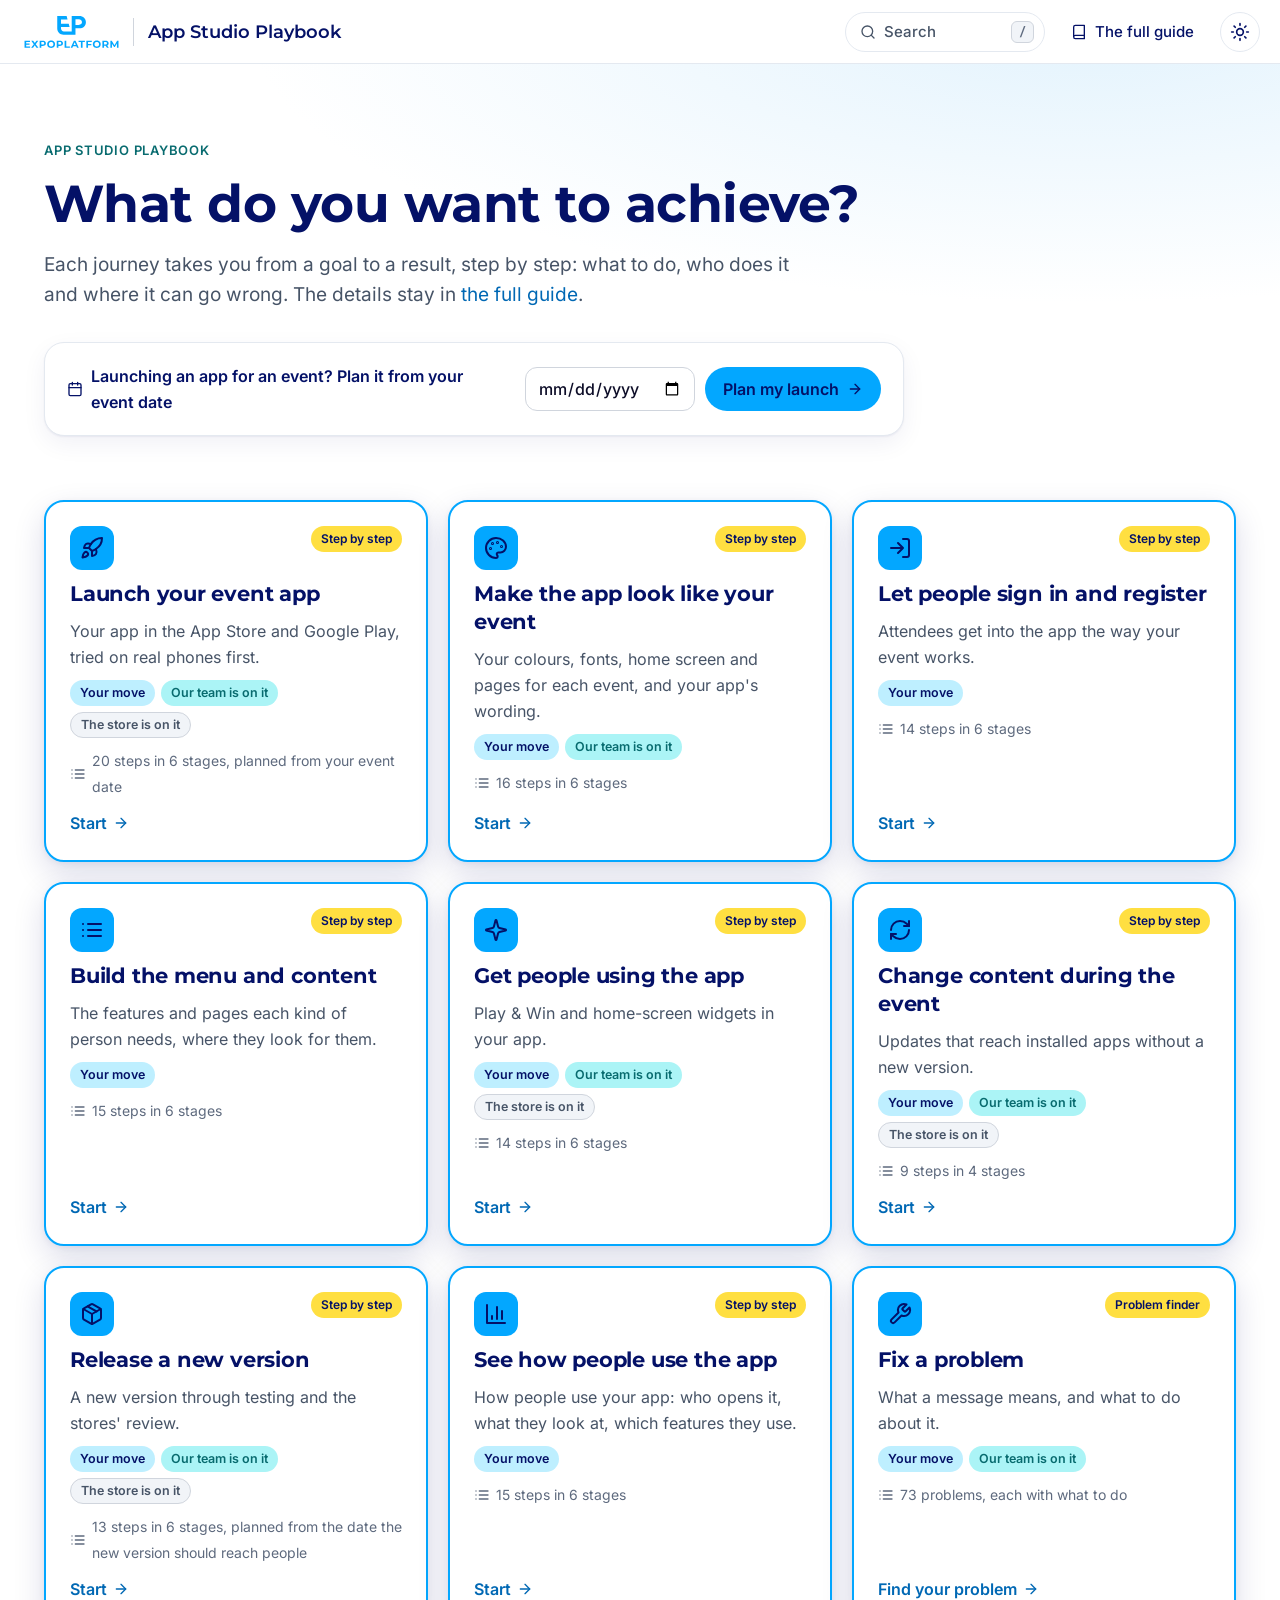
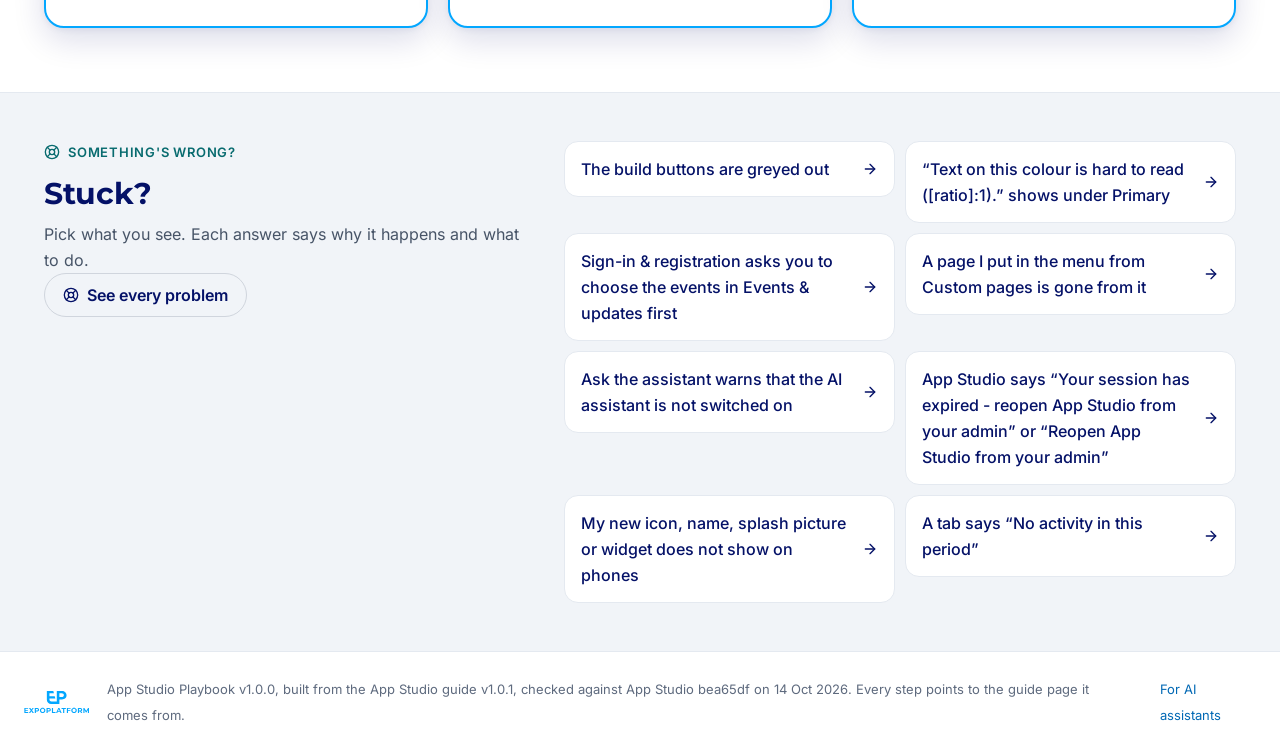
==== index.html @ 12ca5e90 "App Studio Playbook v1.0.0, built from the App Studio guide v1.0.1 (App Studio bea65df) Co-Authored-" ====
<!doctype html><html lang="en"><head><meta charset="utf-8"><meta name="viewport" content="width=device-width, initial-scale=1"><meta name="robots" content="noindex, nofollow"><title>App Studio Playbook</title><meta name="description" content="Step-by-step journeys for setting up, launching and running an event app with App Studio."><link rel="icon" href="assets/favicon.svg" type="image/svg+xml"><link rel="stylesheet" href="assets/fonts.css"><link rel="stylesheet" href="assets/playbook.css"><script>try{var t=localStorage.getItem('pb-theme');if(t)document.documentElement.setAttribute('data-theme',t)}catch(e){}</script></head><body class="pb-home" data-up=""><a class="skip" href="#main">Skip to content</a><header class="pb-top"><a class="pb-brand" href="index.html" aria-label="App Studio Playbook home"><span class="logo"><svg width="142" height="48" viewBox="0 0 142 48" fill="none" xmlns="http://www.w3.org/2000/svg">
<path fill-rule="evenodd" clip-rule="evenodd" d="M63.9588 0.00012207H49.864V18.9085C49.864 24.0756 54.0527 28.2643 59.2198 28.2643H77.2219V18.4091H82.8423C86.0634 18.4091 88.1625 17.6075 90.0354 15.9939C91.9237 14.367 92.8541 11.8208 92.8541 9.20461C92.8541 6.58753 91.9232 4.08429 90.0361 2.45803C88.1635 0.816192 86.064 0.00012207 82.8423 0.00012207H71.5734V23.1219H59.8349C57.445 23.1219 55.5077 21.1845 55.5077 18.7946V16.5139H68.4243L67.0709 11.5821H55.5077V5.14251L65.324 5.14251L63.9588 0.00012207ZM86.9465 9.20461C86.9465 10.3694 86.5332 11.3985 85.7176 12.1382C84.9004 12.8794 83.656 13.3509 81.9578 13.3509H77.2219V5.05828H81.9578C83.656 5.05828 84.9004 5.52981 85.7176 6.271C86.5332 7.01073 86.9465 8.03977 86.9465 9.20461Z" fill="#03A7FF"/>
<path d="M9.18131 45.8031V47.8142H0.796875V36.9856H8.98021V38.9966H3.28746V41.3479H8.31503V43.2971H3.28746V45.8031H9.18131Z" fill="#03A7FF"/>
<path d="M18.7521 47.8142L16.1377 44.0551L13.5698 47.8142H10.6925L14.6991 42.307L10.8936 36.9856H13.74L16.2305 40.4971L18.6747 36.9856H21.3819L17.6073 42.2142L21.6449 47.8142H18.7521Z" fill="#03A7FF"/>
<path d="M28.1734 36.9856C29.1325 36.9856 29.9627 37.1454 30.664 37.4651C31.3756 37.7848 31.9222 38.2386 32.3038 38.8264C32.6854 39.4143 32.8762 40.1104 32.8762 40.9148C32.8762 41.7089 32.6854 42.405 32.3038 43.0032C31.9222 43.591 31.3756 44.0448 30.664 44.3645C29.9627 44.6739 29.1325 44.8286 28.1734 44.8286H25.9923V47.8142H23.4862V36.9856H28.1734ZM28.0342 42.7866C28.7871 42.7866 29.3594 42.6268 29.7513 42.307C30.1432 41.977 30.3392 41.513 30.3392 40.9148C30.3392 40.3063 30.1432 39.8423 29.7513 39.5225C29.3594 39.1925 28.7871 39.0275 28.0342 39.0275H25.9923V42.7866H28.0342Z" fill="#03A7FF"/>
<path d="M40.6793 47.9998C39.5552 47.9998 38.5393 47.7575 37.6318 47.2727C36.7346 46.788 36.0281 46.1228 35.5125 45.2772C35.0072 44.4212 34.7545 43.4621 34.7545 42.3999C34.7545 41.3376 35.0072 40.3837 35.5125 39.538C36.0281 38.682 36.7346 38.0117 37.6318 37.527C38.5393 37.0423 39.5552 36.7999 40.6793 36.7999C41.8034 36.7999 42.8141 37.0423 43.7113 37.527C44.6085 38.0117 45.315 38.682 45.8306 39.538C46.3463 40.3837 46.6041 41.3376 46.6041 42.3999C46.6041 43.4621 46.3463 44.4212 45.8306 45.2772C45.315 46.1228 44.6085 46.788 43.7113 47.2727C42.8141 47.7575 41.8034 47.9998 40.6793 47.9998ZM40.6793 45.865C41.3187 45.865 41.8962 45.7206 42.4119 45.4319C42.9275 45.1328 43.3297 44.7203 43.6185 44.1943C43.9176 43.6684 44.0671 43.0702 44.0671 42.3999C44.0671 41.7295 43.9176 41.1314 43.6185 40.6054C43.3297 40.0794 42.9275 39.6721 42.4119 39.3833C41.8962 39.0842 41.3187 38.9347 40.6793 38.9347C40.0399 38.9347 39.4624 39.0842 38.9467 39.3833C38.4311 39.6721 38.0237 40.0794 37.7246 40.6054C37.4359 41.1314 37.2915 41.7295 37.2915 42.3999C37.2915 43.0702 37.4359 43.6684 37.7246 44.1943C38.0237 44.7203 38.4311 45.1328 38.9467 45.4319C39.4624 45.7206 40.0399 45.865 40.6793 45.865Z" fill="#03A7FF"/>
<path d="M53.7935 36.9856C54.7526 36.9856 55.5828 37.1454 56.2841 37.4651C56.9957 37.7848 57.5423 38.2386 57.9238 38.8264C58.3054 39.4143 58.4962 40.1104 58.4962 40.9148C58.4962 41.7089 58.3054 42.405 57.9238 43.0032C57.5423 43.591 56.9957 44.0448 56.2841 44.3645C55.5828 44.6739 54.7526 44.8286 53.7935 44.8286H51.6123V47.8142H49.1063V36.9856H53.7935ZM53.6543 42.7866C54.4071 42.7866 54.9795 42.6268 55.3714 42.307C55.7633 41.977 55.9592 41.513 55.9592 40.9148C55.9592 40.3063 55.7633 39.8423 55.3714 39.5225C54.9795 39.1925 54.4071 39.0275 53.6543 39.0275H51.6123V42.7866H53.6543Z" fill="#03A7FF"/>
<path d="M60.9041 36.9856H63.4102V45.7722H68.84V47.8142H60.9041V36.9856Z" fill="#03A7FF"/>
<path d="M78.5644 45.4938H73.5369L72.5778 47.8142H70.0098L74.8363 36.9856H77.3114L82.1533 47.8142H79.5235L78.5644 45.4938ZM77.7755 43.591L76.0584 39.4452L74.3413 43.591H77.7755Z" fill="#03A7FF"/>
<path d="M85.3531 39.0275H81.888V36.9856H91.3243V39.0275H87.8592V47.8142H85.3531V39.0275Z" fill="#03A7FF"/>
<path d="M96.0392 38.9966V41.8584H101.051V43.8695H96.0392V47.8142H93.5332V36.9856H101.717V38.9966H96.0392Z" fill="#03A7FF"/>
<path d="M109.17 47.9998C108.046 47.9998 107.03 47.7575 106.123 47.2727C105.226 46.788 104.519 46.1228 104.003 45.2772C103.498 44.4212 103.245 43.4621 103.245 42.3999C103.245 41.3376 103.498 40.3837 104.003 39.538C104.519 38.682 105.226 38.0117 106.123 37.527C107.03 37.0423 108.046 36.7999 109.17 36.7999C110.294 36.7999 111.305 37.0423 112.202 37.527C113.099 38.0117 113.806 38.682 114.322 39.538C114.837 40.3837 115.095 41.3376 115.095 42.3999C115.095 43.4621 114.837 44.4212 114.322 45.2772C113.806 46.1228 113.099 46.788 112.202 47.2727C111.305 47.7575 110.294 47.9998 109.17 47.9998ZM109.17 45.865C109.81 45.865 110.387 45.7206 110.903 45.4319C111.418 45.1328 111.821 44.7203 112.109 44.1943C112.409 43.6684 112.558 43.0702 112.558 42.3999C112.558 41.7295 112.409 41.1314 112.109 40.6054C111.821 40.0794 111.418 39.6721 110.903 39.3833C110.387 39.0842 109.81 38.9347 109.17 38.9347C108.531 38.9347 107.953 39.0842 107.438 39.3833C106.922 39.6721 106.515 40.0794 106.216 40.6054C105.927 41.1314 105.782 41.7295 105.782 42.3999C105.782 43.0702 105.927 43.6684 106.216 44.1943C106.515 44.7203 106.922 45.1328 107.438 45.4319C107.953 45.7206 108.531 45.865 109.17 45.865Z" fill="#03A7FF"/>
<path d="M124.497 47.8142L122.408 44.7976H120.103V47.8142H117.597V36.9856H122.284C123.244 36.9856 124.074 37.1454 124.775 37.4651C125.487 37.7848 126.033 38.2386 126.415 38.8264C126.796 39.4143 126.987 40.1104 126.987 40.9148C126.987 41.7192 126.791 42.4153 126.399 43.0032C126.018 43.5807 125.471 44.0242 124.76 44.3335L127.188 47.8142H124.497ZM124.45 40.9148C124.45 40.3063 124.254 39.8423 123.862 39.5225C123.47 39.1925 122.898 39.0275 122.145 39.0275H120.103V42.8021H122.145C122.898 42.8021 123.47 42.6371 123.862 42.307C124.254 41.977 124.45 41.513 124.45 40.9148Z" fill="#03A7FF"/>
<path d="M139.446 47.8142L139.43 41.317L136.243 46.6694H135.114L131.943 41.4562V47.8142H129.591V36.9856H131.664L135.717 43.7148L139.708 36.9856H141.766L141.797 47.8142H139.446Z" fill="#03A7FF"/>
</svg>
</span><span class="divider"></span><span class="product">App Studio Playbook</span></a><span class="pb-flex"></span><button class="pb-search-btn" type="button" data-search aria-label="Search the playbook"><svg class="i s16" viewBox="0 0 24 24" aria-hidden="true"><circle cx="11" cy="11" r="8"/><path d="m21 21-4.3-4.3"/></svg><span>Search</span><kbd>/</kbd></button><a class="pb-toplink" href="https://ajayexpop.github.io/appbuilder/"><svg class="i s16" viewBox="0 0 24 24" aria-hidden="true"><path d="M4 19.5v-15A2.5 2.5 0 0 1 6.5 2H20v20H6.5a2.5 2.5 0 0 1 0-5H20"/></svg><span>The full guide</span></a><button class="pb-theme" type="button" aria-label="Switch between light and dark"><svg class="i sun" viewBox="0 0 24 24" aria-hidden="true"><circle cx="12" cy="12" r="4"/><path d="M12 2v2M12 20v2M4.93 4.93l1.41 1.41M17.66 17.66l1.41 1.41M2 12h2M20 12h2M6.34 17.66l-1.41 1.41M19.07 4.93l-1.41 1.41"/></svg><svg class="i moon" viewBox="0 0 24 24" aria-hidden="true"><path d="M12 3a6 6 0 0 0 9 9 9 9 0 1 1-9-9Z"/></svg></button></header><main id="main">
<section class="pb-hero-home"><div class="pb-wrap"><span class="eyebrow">App Studio Playbook</span><h1>What do you want to achieve?</h1><p class="lead">Each journey takes you from a goal to a result, step by step: what to do, who does it and where it can go wrong. The details stay in <a href="https://ajayexpop.github.io/appbuilder/">the full guide</a>.</p>
<form class="pb-quickplan" action="launch/index.html#plan" method="get"><label for="qp-date"><svg class="i s16" viewBox="0 0 24 24" aria-hidden="true"><rect width="18" height="18" x="3" y="4" rx="2"/><path d="M16 2v4M8 2v4M3 10h18"/></svg> Launching an app for an event? Plan it from your event date</label><div><input id="qp-date" name="event" type="date" required><button type="submit">Plan my launch <svg class="i s16" viewBox="0 0 24 24" aria-hidden="true"><path d="M5 12h14"/><path d="m12 5 7 7-7 7"/></svg></button></div></form></div></section>
<section class="pb-wrap pb-outcomes" aria-label="Outcomes"><div class="oc-grid"><a class="oc oc-live" href="launch/index.html"><span class="oc-icon"><svg class="i s24" viewBox="0 0 24 24" aria-hidden="true"><path d="M4.5 16.5c-1.5 1.26-2 5-2 5s3.74-.5 5-2c.71-.84.7-2.13-.09-2.91a2.18 2.18 0 0 0-2.91-.09z"/><path d="m12 15-3-3a22 22 0 0 1 2-3.95A12.88 12.88 0 0 1 22 2c0 2.72-.78 7.5-6 11a22.35 22.35 0 0 1-4 2z"/><path d="M9 12H4s.55-3.03 2-4c1.62-1.08 5 0 5 0M12 15v5s3.03-.55 4-2c1.08-1.62 0-5 0-5"/></svg></span><span class="oc-tag">Step by step</span><h3>Launch your event app</h3><p>Your app in the App Store and Google Play, tried on real phones first.</p><span class="oc-who"><span class="owner own-you">Your move</span><span class="owner own-team">Our team is on it</span><span class="owner own-store">The store is on it</span></span><span class="oc-size"><svg class="i s16" viewBox="0 0 24 24" aria-hidden="true"><path d="M8 6h13M8 12h13M8 18h13M3 6h.01M3 12h.01M3 18h.01"/></svg> 20 steps in 6 stages, planned from your event date</span><span class="oc-go">Start <svg class="i s16" viewBox="0 0 24 24" aria-hidden="true"><path d="M5 12h14"/><path d="m12 5 7 7-7 7"/></svg></span></a><a class="oc oc-live" href="look/index.html"><span class="oc-icon"><svg class="i s24" viewBox="0 0 24 24" aria-hidden="true"><circle cx="13.5" cy="6.5" r=".5"/><circle cx="17.5" cy="10.5" r=".5"/><circle cx="8.5" cy="7.5" r=".5"/><circle cx="6.5" cy="12.5" r=".5"/><path d="M12 2C6.5 2 2 6.5 2 12s4.5 10 10 10c.93 0 1.65-.75 1.65-1.69 0-.44-.18-.84-.44-1.13-.29-.29-.44-.65-.44-1.13a1.64 1.64 0 0 1 1.67-1.67h2c3.05 0 5.55-2.5 5.55-5.55C21.97 6.01 17.46 2 12 2z"/></svg></span><span class="oc-tag">Step by step</span><h3>Make the app look like your event</h3><p>Your colours, fonts, home screen and pages for each event, and your app's wording.</p><span class="oc-who"><span class="owner own-you">Your move</span><span class="owner own-team">Our team is on it</span></span><span class="oc-size"><svg class="i s16" viewBox="0 0 24 24" aria-hidden="true"><path d="M8 6h13M8 12h13M8 18h13M3 6h.01M3 12h.01M3 18h.01"/></svg> 16 steps in 6 stages</span><span class="oc-go">Start <svg class="i s16" viewBox="0 0 24 24" aria-hidden="true"><path d="M5 12h14"/><path d="m12 5 7 7-7 7"/></svg></span></a><a class="oc oc-live" href="sign-in/index.html"><span class="oc-icon"><svg class="i s24" viewBox="0 0 24 24" aria-hidden="true"><path d="M15 3h4a2 2 0 0 1 2 2v14a2 2 0 0 1-2 2h-4"/><path d="m10 17 5-5-5-5M15 12H3"/></svg></span><span class="oc-tag">Step by step</span><h3>Let people sign in and register</h3><p>Attendees get into the app the way your event works.</p><span class="oc-who"><span class="owner own-you">Your move</span></span><span class="oc-size"><svg class="i s16" viewBox="0 0 24 24" aria-hidden="true"><path d="M8 6h13M8 12h13M8 18h13M3 6h.01M3 12h.01M3 18h.01"/></svg> 14 steps in 6 stages</span><span class="oc-go">Start <svg class="i s16" viewBox="0 0 24 24" aria-hidden="true"><path d="M5 12h14"/><path d="m12 5 7 7-7 7"/></svg></span></a><a class="oc oc-live" href="menu/index.html"><span class="oc-icon"><svg class="i s24" viewBox="0 0 24 24" aria-hidden="true"><path d="M8 6h13M8 12h13M8 18h13M3 6h.01M3 12h.01M3 18h.01"/></svg></span><span class="oc-tag">Step by step</span><h3>Build the menu and content</h3><p>The features and pages each kind of person needs, where they look for them.</p><span class="oc-who"><span class="owner own-you">Your move</span></span><span class="oc-size"><svg class="i s16" viewBox="0 0 24 24" aria-hidden="true"><path d="M8 6h13M8 12h13M8 18h13M3 6h.01M3 12h.01M3 18h.01"/></svg> 15 steps in 6 stages</span><span class="oc-go">Start <svg class="i s16" viewBox="0 0 24 24" aria-hidden="true"><path d="M5 12h14"/><path d="m12 5 7 7-7 7"/></svg></span></a><a class="oc oc-live" href="engage/index.html"><span class="oc-icon"><svg class="i s24" viewBox="0 0 24 24" aria-hidden="true"><path d="M9.94 15.5A2 2 0 0 0 8.5 14.06l-6.14-1.58a.5.5 0 0 1 0-.96L8.5 9.94A2 2 0 0 0 9.94 8.5l1.58-6.14a.5.5 0 0 1 .96 0L14.06 8.5A2 2 0 0 0 15.5 9.94l6.14 1.58a.5.5 0 0 1 0 .96L15.5 14.06a2 2 0 0 0-1.44 1.44l-1.58 6.14a.5.5 0 0 1-.96 0z"/></svg></span><span class="oc-tag">Step by step</span><h3>Get people using the app</h3><p>Play &amp; Win and home-screen widgets in your app.</p><span class="oc-who"><span class="owner own-you">Your move</span><span class="owner own-team">Our team is on it</span><span class="owner own-store">The store is on it</span></span><span class="oc-size"><svg class="i s16" viewBox="0 0 24 24" aria-hidden="true"><path d="M8 6h13M8 12h13M8 18h13M3 6h.01M3 12h.01M3 18h.01"/></svg> 14 steps in 6 stages</span><span class="oc-go">Start <svg class="i s16" viewBox="0 0 24 24" aria-hidden="true"><path d="M5 12h14"/><path d="m12 5 7 7-7 7"/></svg></span></a><a class="oc oc-live" href="live/index.html"><span class="oc-icon"><svg class="i s24" viewBox="0 0 24 24" aria-hidden="true"><path d="M3 12a9 9 0 0 1 9-9 9.75 9.75 0 0 1 6.74 2.74L21 8"/><path d="M21 3v5h-5M21 12a9 9 0 0 1-9 9 9.75 9.75 0 0 1-6.74-2.74L3 16"/><path d="M8 16H3v5"/></svg></span><span class="oc-tag">Step by step</span><h3>Change content during the event</h3><p>Updates that reach installed apps without a new version.</p><span class="oc-who"><span class="owner own-you">Your move</span><span class="owner own-team">Our team is on it</span><span class="owner own-store">The store is on it</span></span><span class="oc-size"><svg class="i s16" viewBox="0 0 24 24" aria-hidden="true"><path d="M8 6h13M8 12h13M8 18h13M3 6h.01M3 12h.01M3 18h.01"/></svg> 9 steps in 4 stages</span><span class="oc-go">Start <svg class="i s16" viewBox="0 0 24 24" aria-hidden="true"><path d="M5 12h14"/><path d="m12 5 7 7-7 7"/></svg></span></a><a class="oc oc-live" href="update/index.html"><span class="oc-icon"><svg class="i s24" viewBox="0 0 24 24" aria-hidden="true"><path d="m7.5 4.27 9 5.15M21 8a2 2 0 0 0-1-1.73l-7-4a2 2 0 0 0-2 0l-7 4A2 2 0 0 0 3 8v8a2 2 0 0 0 1 1.73l7 4a2 2 0 0 0 2 0l7-4A2 2 0 0 0 21 16Z"/><path d="m3.3 7 8.7 5 8.7-5M12 22V12"/></svg></span><span class="oc-tag">Step by step</span><h3>Release a new version</h3><p>A new version through testing and the stores' review.</p><span class="oc-who"><span class="owner own-you">Your move</span><span class="owner own-team">Our team is on it</span><span class="owner own-store">The store is on it</span></span><span class="oc-size"><svg class="i s16" viewBox="0 0 24 24" aria-hidden="true"><path d="M8 6h13M8 12h13M8 18h13M3 6h.01M3 12h.01M3 18h.01"/></svg> 13 steps in 6 stages, planned from the date the new version should reach people</span><span class="oc-go">Start <svg class="i s16" viewBox="0 0 24 24" aria-hidden="true"><path d="M5 12h14"/><path d="m12 5 7 7-7 7"/></svg></span></a><a class="oc oc-live" href="measure/index.html"><span class="oc-icon"><svg class="i s24" viewBox="0 0 24 24" aria-hidden="true"><path d="M3 3v18h18M18 17V9M13 17V5M8 17v-3"/></svg></span><span class="oc-tag">Step by step</span><h3>See how people use the app</h3><p>How people use your app: who opens it, what they look at, which features they use.</p><span class="oc-who"><span class="owner own-you">Your move</span></span><span class="oc-size"><svg class="i s16" viewBox="0 0 24 24" aria-hidden="true"><path d="M8 6h13M8 12h13M8 18h13M3 6h.01M3 12h.01M3 18h.01"/></svg> 15 steps in 6 stages</span><span class="oc-go">Start <svg class="i s16" viewBox="0 0 24 24" aria-hidden="true"><path d="M5 12h14"/><path d="m12 5 7 7-7 7"/></svg></span></a><a class="oc oc-live" href="fix/index.html"><span class="oc-icon"><svg class="i s24" viewBox="0 0 24 24" aria-hidden="true"><path d="M14.7 6.3a1 1 0 0 0 0 1.4l1.6 1.6a1 1 0 0 0 1.4 0l3.77-3.77a6 6 0 0 1-7.94 7.94l-6.91 6.91a2.12 2.12 0 0 1-3-3l6.91-6.91a6 6 0 0 1 7.94-7.94l-3.76 3.76z"/></svg></span><span class="oc-tag">Problem finder</span><h3>Fix a problem</h3><p>What a message means, and what to do about it.</p><span class="oc-who"><span class="owner own-you">Your move</span><span class="owner own-team">Our team is on it</span></span><span class="oc-size"><svg class="i s16" viewBox="0 0 24 24" aria-hidden="true"><path d="M8 6h13M8 12h13M8 18h13M3 6h.01M3 12h.01M3 18h.01"/></svg> 73 problems, each with what to do</span><span class="oc-go">Find your problem <svg class="i s16" viewBox="0 0 24 24" aria-hidden="true"><path d="M5 12h14"/><path d="m12 5 7 7-7 7"/></svg></span></a></div></section><section class="pb-band"><div class="pb-wrap pb-sym-home"><div><span class="eyebrow"><svg class="i s16" viewBox="0 0 24 24" aria-hidden="true"><circle cx="12" cy="12" r="10"/><path d="m4.93 4.93 4.24 4.24M14.83 9.17l4.24-4.24M14.83 14.83l4.24 4.24M9.17 14.83l-4.24 4.24"/><circle cx="12" cy="12" r="4"/></svg> Something's wrong?</span><h2>Stuck?</h2><p>Pick what you see. Each answer says why it happens and what to do.</p><p><a class="btn-ghost" href="fix/index.html#help"><svg class="i s16" viewBox="0 0 24 24" aria-hidden="true"><circle cx="12" cy="12" r="10"/><path d="m4.93 4.93 4.24 4.24M14.83 9.17l4.24-4.24M14.83 14.83l4.24 4.24M9.17 14.83l-4.24 4.24"/><circle cx="12" cy="12" r="4"/></svg> See every problem</a></p></div><ul class="sym-quick"><li><a href="launch/index.html#sym-1">The build buttons are greyed out <svg class="i s16" viewBox="0 0 24 24" aria-hidden="true"><path d="M5 12h14"/><path d="m12 5 7 7-7 7"/></svg></a></li><li><a href="look/index.html#sym-1">“Text on this colour is hard to read ([ratio]:1).” shows under Primary <svg class="i s16" viewBox="0 0 24 24" aria-hidden="true"><path d="M5 12h14"/><path d="m12 5 7 7-7 7"/></svg></a></li><li><a href="sign-in/index.html#sym-1">Sign-in &amp; registration asks you to choose the events in Events &amp; updates first <svg class="i s16" viewBox="0 0 24 24" aria-hidden="true"><path d="M5 12h14"/><path d="m12 5 7 7-7 7"/></svg></a></li><li><a href="menu/index.html#sym-1">A page I put in the menu from Custom pages is gone from it <svg class="i s16" viewBox="0 0 24 24" aria-hidden="true"><path d="M5 12h14"/><path d="m12 5 7 7-7 7"/></svg></a></li><li><a href="engage/index.html#sym-1">Ask the assistant warns that the AI assistant is not switched on <svg class="i s16" viewBox="0 0 24 24" aria-hidden="true"><path d="M5 12h14"/><path d="m12 5 7 7-7 7"/></svg></a></li><li><a href="live/index.html#sym-1">App Studio says “Your session has expired - reopen App Studio from your admin” or “Reopen App Studio from your admin” <svg class="i s16" viewBox="0 0 24 24" aria-hidden="true"><path d="M5 12h14"/><path d="m12 5 7 7-7 7"/></svg></a></li><li><a href="update/index.html#sym-1">My new icon, name, splash picture or widget does not show on phones <svg class="i s16" viewBox="0 0 24 24" aria-hidden="true"><path d="M5 12h14"/><path d="m12 5 7 7-7 7"/></svg></a></li><li><a href="measure/index.html#sym-1">A tab says “No activity in this period” <svg class="i s16" viewBox="0 0 24 24" aria-hidden="true"><path d="M5 12h14"/><path d="m12 5 7 7-7 7"/></svg></a></li></ul></div></section>
</main><footer class="pb-foot"><div class="pb-wrap"><span class="logo"><svg width="142" height="48" viewBox="0 0 142 48" fill="none" xmlns="http://www.w3.org/2000/svg">
<path fill-rule="evenodd" clip-rule="evenodd" d="M63.9588 0.00012207H49.864V18.9085C49.864 24.0756 54.0527 28.2643 59.2198 28.2643H77.2219V18.4091H82.8423C86.0634 18.4091 88.1625 17.6075 90.0354 15.9939C91.9237 14.367 92.8541 11.8208 92.8541 9.20461C92.8541 6.58753 91.9232 4.08429 90.0361 2.45803C88.1635 0.816192 86.064 0.00012207 82.8423 0.00012207H71.5734V23.1219H59.8349C57.445 23.1219 55.5077 21.1845 55.5077 18.7946V16.5139H68.4243L67.0709 11.5821H55.5077V5.14251L65.324 5.14251L63.9588 0.00012207ZM86.9465 9.20461C86.9465 10.3694 86.5332 11.3985 85.7176 12.1382C84.9004 12.8794 83.656 13.3509 81.9578 13.3509H77.2219V5.05828H81.9578C83.656 5.05828 84.9004 5.52981 85.7176 6.271C86.5332 7.01073 86.9465 8.03977 86.9465 9.20461Z" fill="#03A7FF"/>
<path d="M9.18131 45.8031V47.8142H0.796875V36.9856H8.98021V38.9966H3.28746V41.3479H8.31503V43.2971H3.28746V45.8031H9.18131Z" fill="#03A7FF"/>
<path d="M18.7521 47.8142L16.1377 44.0551L13.5698 47.8142H10.6925L14.6991 42.307L10.8936 36.9856H13.74L16.2305 40.4971L18.6747 36.9856H21.3819L17.6073 42.2142L21.6449 47.8142H18.7521Z" fill="#03A7FF"/>
<path d="M28.1734 36.9856C29.1325 36.9856 29.9627 37.1454 30.664 37.4651C31.3756 37.7848 31.9222 38.2386 32.3038 38.8264C32.6854 39.4143 32.8762 40.1104 32.8762 40.9148C32.8762 41.7089 32.6854 42.405 32.3038 43.0032C31.9222 43.591 31.3756 44.0448 30.664 44.3645C29.9627 44.6739 29.1325 44.8286 28.1734 44.8286H25.9923V47.8142H23.4862V36.9856H28.1734ZM28.0342 42.7866C28.7871 42.7866 29.3594 42.6268 29.7513 42.307C30.1432 41.977 30.3392 41.513 30.3392 40.9148C30.3392 40.3063 30.1432 39.8423 29.7513 39.5225C29.3594 39.1925 28.7871 39.0275 28.0342 39.0275H25.9923V42.7866H28.0342Z" fill="#03A7FF"/>
<path d="M40.6793 47.9998C39.5552 47.9998 38.5393 47.7575 37.6318 47.2727C36.7346 46.788 36.0281 46.1228 35.5125 45.2772C35.0072 44.4212 34.7545 43.4621 34.7545 42.3999C34.7545 41.3376 35.0072 40.3837 35.5125 39.538C36.0281 38.682 36.7346 38.0117 37.6318 37.527C38.5393 37.0423 39.5552 36.7999 40.6793 36.7999C41.8034 36.7999 42.8141 37.0423 43.7113 37.527C44.6085 38.0117 45.315 38.682 45.8306 39.538C46.3463 40.3837 46.6041 41.3376 46.6041 42.3999C46.6041 43.4621 46.3463 44.4212 45.8306 45.2772C45.315 46.1228 44.6085 46.788 43.7113 47.2727C42.8141 47.7575 41.8034 47.9998 40.6793 47.9998ZM40.6793 45.865C41.3187 45.865 41.8962 45.7206 42.4119 45.4319C42.9275 45.1328 43.3297 44.7203 43.6185 44.1943C43.9176 43.6684 44.0671 43.0702 44.0671 42.3999C44.0671 41.7295 43.9176 41.1314 43.6185 40.6054C43.3297 40.0794 42.9275 39.6721 42.4119 39.3833C41.8962 39.0842 41.3187 38.9347 40.6793 38.9347C40.0399 38.9347 39.4624 39.0842 38.9467 39.3833C38.4311 39.6721 38.0237 40.0794 37.7246 40.6054C37.4359 41.1314 37.2915 41.7295 37.2915 42.3999C37.2915 43.0702 37.4359 43.6684 37.7246 44.1943C38.0237 44.7203 38.4311 45.1328 38.9467 45.4319C39.4624 45.7206 40.0399 45.865 40.6793 45.865Z" fill="#03A7FF"/>
<path d="M53.7935 36.9856C54.7526 36.9856 55.5828 37.1454 56.2841 37.4651C56.9957 37.7848 57.5423 38.2386 57.9238 38.8264C58.3054 39.4143 58.4962 40.1104 58.4962 40.9148C58.4962 41.7089 58.3054 42.405 57.9238 43.0032C57.5423 43.591 56.9957 44.0448 56.2841 44.3645C55.5828 44.6739 54.7526 44.8286 53.7935 44.8286H51.6123V47.8142H49.1063V36.9856H53.7935ZM53.6543 42.7866C54.4071 42.7866 54.9795 42.6268 55.3714 42.307C55.7633 41.977 55.9592 41.513 55.9592 40.9148C55.9592 40.3063 55.7633 39.8423 55.3714 39.5225C54.9795 39.1925 54.4071 39.0275 53.6543 39.0275H51.6123V42.7866H53.6543Z" fill="#03A7FF"/>
<path d="M60.9041 36.9856H63.4102V45.7722H68.84V47.8142H60.9041V36.9856Z" fill="#03A7FF"/>
<path d="M78.5644 45.4938H73.5369L72.5778 47.8142H70.0098L74.8363 36.9856H77.3114L82.1533 47.8142H79.5235L78.5644 45.4938ZM77.7755 43.591L76.0584 39.4452L74.3413 43.591H77.7755Z" fill="#03A7FF"/>
<path d="M85.3531 39.0275H81.888V36.9856H91.3243V39.0275H87.8592V47.8142H85.3531V39.0275Z" fill="#03A7FF"/>
<path d="M96.0392 38.9966V41.8584H101.051V43.8695H96.0392V47.8142H93.5332V36.9856H101.717V38.9966H96.0392Z" fill="#03A7FF"/>
<path d="M109.17 47.9998C108.046 47.9998 107.03 47.7575 106.123 47.2727C105.226 46.788 104.519 46.1228 104.003 45.2772C103.498 44.4212 103.245 43.4621 103.245 42.3999C103.245 41.3376 103.498 40.3837 104.003 39.538C104.519 38.682 105.226 38.0117 106.123 37.527C107.03 37.0423 108.046 36.7999 109.17 36.7999C110.294 36.7999 111.305 37.0423 112.202 37.527C113.099 38.0117 113.806 38.682 114.322 39.538C114.837 40.3837 115.095 41.3376 115.095 42.3999C115.095 43.4621 114.837 44.4212 114.322 45.2772C113.806 46.1228 113.099 46.788 112.202 47.2727C111.305 47.7575 110.294 47.9998 109.17 47.9998ZM109.17 45.865C109.81 45.865 110.387 45.7206 110.903 45.4319C111.418 45.1328 111.821 44.7203 112.109 44.1943C112.409 43.6684 112.558 43.0702 112.558 42.3999C112.558 41.7295 112.409 41.1314 112.109 40.6054C111.821 40.0794 111.418 39.6721 110.903 39.3833C110.387 39.0842 109.81 38.9347 109.17 38.9347C108.531 38.9347 107.953 39.0842 107.438 39.3833C106.922 39.6721 106.515 40.0794 106.216 40.6054C105.927 41.1314 105.782 41.7295 105.782 42.3999C105.782 43.0702 105.927 43.6684 106.216 44.1943C106.515 44.7203 106.922 45.1328 107.438 45.4319C107.953 45.7206 108.531 45.865 109.17 45.865Z" fill="#03A7FF"/>
<path d="M124.497 47.8142L122.408 44.7976H120.103V47.8142H117.597V36.9856H122.284C123.244 36.9856 124.074 37.1454 124.775 37.4651C125.487 37.7848 126.033 38.2386 126.415 38.8264C126.796 39.4143 126.987 40.1104 126.987 40.9148C126.987 41.7192 126.791 42.4153 126.399 43.0032C126.018 43.5807 125.471 44.0242 124.76 44.3335L127.188 47.8142H124.497ZM124.45 40.9148C124.45 40.3063 124.254 39.8423 123.862 39.5225C123.47 39.1925 122.898 39.0275 122.145 39.0275H120.103V42.8021H122.145C122.898 42.8021 123.47 42.6371 123.862 42.307C124.254 41.977 124.45 41.513 124.45 40.9148Z" fill="#03A7FF"/>
<path d="M139.446 47.8142L139.43 41.317L136.243 46.6694H135.114L131.943 41.4562V47.8142H129.591V36.9856H131.664L135.717 43.7148L139.708 36.9856H141.766L141.797 47.8142H139.446Z" fill="#03A7FF"/>
</svg>
</span><span>App Studio Playbook v1.0.0, built from the App Studio guide v1.0.1, checked against App Studio bea65df on 14 Oct 2026. Every step points to the guide page it comes from.</span><span class="pb-flex"></span><a href="llms.txt">For AI assistants</a></div></footer><div class="pb-search" id="search" hidden role="dialog" aria-modal="true" aria-label="Search the playbook"><div class="ps-panel"><div class="ps-box"><svg class="i s16" viewBox="0 0 24 24" aria-hidden="true"><circle cx="11" cy="11" r="8"/><path d="m21 21-4.3-4.3"/></svg><input type="search" id="ps-q" placeholder="Search steps, problems and journeys" autocomplete="off" aria-controls="ps-results"><button class="ps-close" type="button" aria-label="Close search"><svg class="i s16" viewBox="0 0 24 24" aria-hidden="true"><path d="M18 6 6 18M6 6l12 12"/></svg></button></div><ol class="ps-results" id="ps-results" aria-live="polite"></ol><p class="ps-hint">Words from a step or a problem, such as <em>build</em>, <em>widget</em> or <em>greyed out</em>.</p></div></div><script src="assets/search-index.js"></script><script src="assets/playbook.js"></script></body></html>
---- assets/fonts.css ----
@font-face{font-family:'Inter';font-style:normal;font-display:swap;font-weight:100 900;src:url(fonts/inter-latin-wght-normal.woff2) format('woff2');unicode-range:U+0000-00FF,U+0131,U+0152-0153,U+02BB-02BC,U+02C6,U+02DA,U+02DC,U+0304,U+0308,U+0329,U+2000-206F,U+20AC,U+2122,U+2191,U+2193,U+2212,U+2215,U+FEFF,U+FFFD}
@font-face{font-family:'Inter';font-style:normal;font-display:swap;font-weight:100 900;src:url(fonts/inter-latin-ext-wght-normal.woff2) format('woff2');unicode-range:U+0100-02BA,U+02BD-02C5,U+02C7-02CC,U+02CE-02D7,U+02DD-02FF,U+0304,U+0308,U+0329,U+1D00-1DBF,U+1E00-1E9F,U+1EF2-1EFF,U+2020,U+20A0-20AB,U+20AD-20C0,U+2113,U+2C60-2C7F,U+A720-A7FF}
@font-face{font-family:'Montserrat';font-style:normal;font-display:swap;font-weight:100 900;src:url(fonts/montserrat-latin-wght-normal.woff2) format('woff2');unicode-range:U+0000-00FF,U+0131,U+0152-0153,U+02BB-02BC,U+02C6,U+02DA,U+02DC,U+0304,U+0308,U+0329,U+2000-206F,U+20AC,U+2122,U+2191,U+2193,U+2212,U+2215,U+FEFF,U+FFFD}
@font-face{font-family:'Montserrat';font-style:normal;font-display:swap;font-weight:100 900;src:url(fonts/montserrat-latin-ext-wght-normal.woff2) format('woff2');unicode-range:U+0100-02BA,U+02BD-02C5,U+02C7-02CC,U+02CE-02D7,U+02DD-02FF,U+0304,U+0308,U+0329,U+1D00-1DBF,U+1E00-1E9F,U+1EF2-1EFF,U+2020,U+20A0-20AB,U+20AD-20C0,U+2113,U+2C60-2C7F,U+A720-A7FF}
@font-face{font-family:'JetBrains Mono';font-style:normal;font-display:swap;font-weight:100 900;src:url(fonts/jetbrains-mono-latin-wght-normal.woff2) format('woff2');unicode-range:U+0000-00FF,U+0131,U+0152-0153,U+02BB-02BC,U+02C6,U+02DA,U+02DC,U+0304,U+0308,U+0329,U+2000-206F,U+20AC,U+2122,U+2191,U+2193,U+2212,U+2215,U+FEFF,U+FFFD}
@font-face{font-family:'JetBrains Mono';font-style:normal;font-display:swap;font-weight:100 900;src:url(fonts/jetbrains-mono-latin-ext-wght-normal.woff2) format('woff2');unicode-range:U+0100-02BA,U+02BD-02C5,U+02C7-02CC,U+02CE-02D7,U+02DD-02FF,U+0304,U+0308,U+0329,U+1D00-1DBF,U+1E00-1E9F,U+1EF2-1EFF,U+2020,U+20A0-20AB,U+20AD-20C0,U+2113,U+2C60-2C7F,U+A720-A7FF}
---- assets/playbook.css ----
:root {
  --f-display: 'Montserrat', 'Inter', system-ui, sans-serif;
  --f-body: 'Inter', system-ui, -apple-system, 'Segoe UI', sans-serif;
  --f-mono: 'JetBrains Mono', ui-monospace, SFMono-Regular, Menlo, monospace;
  --bg: #FFFFFF; --sunk: #F1F4F8; --surface: #FFFFFF; --tint: #E3F3FD; --chip: #BEEFFF;
  --line: #E4E9F0; --line-strong: #D0D5DD;
  --text: #0D0D28; --heading: #041167; --text-2: #475467; --text-3: #5E6A7E;
  --link: #0068B4; --link-hover: #041167;
  --brand: #03A7FF; --on-brand: #041167; --brand-hover: #36B8FF;
  --tea: #15BDC2; --tea-text: #086B6F; --tea-tint: #ABF4F6;
  --yel: #FFDF41; --yel-tint: #FFF5C1; --yel-text: #7A5F00;
  --red-text: #B42318; --red-tint: #FEE4E2;
  --focus: #041167; --nav-bg: rgba(255, 255, 255, .92); --logo: #03A7FF;
  --scrim: rgba(4, 17, 103, .34); --spot: rgba(4, 17, 103, .30);
  --shadow: 0 1px 2px rgba(4, 17, 103, .06), 0 8px 24px rgba(4, 17, 103, .06);
  --shadow-pop: 0 12px 32px rgba(4, 17, 103, .14), 0 2px 6px rgba(4, 17, 103, .06);
  --r-card: 20px; --r-pill: 999px;
  --top: 64px;
  color-scheme: light;
}
:root[data-theme="dark"] {
  --bg: #050A3A; --sunk: #07104C; --surface: #0A165E; --tint: #0F2382; --chip: #0F2382;
  --line: #16246F; --line-strong: #1E2E86;
  --text: #F1F4F8; --heading: #FFFFFF; --text-2: #B3BCD0; --text-3: #9AA5BE;
  --link: #4FC3FF; --link-hover: #BEEFFF;
  --tea-text: #ABF4F6; --tea-tint: #0B3A5E; --yel-text: #FFDF41; --yel-tint: #0F2382;
  --red-text: #FDA29B; --red-tint: #3A0F2A;
  --focus: #FFDF41; --nav-bg: rgba(5, 10, 58, .9); --logo: #FFFFFF;
  --scrim: rgba(0, 0, 0, .55); --spot: rgba(0, 0, 0, .45);
  --shadow: 0 1px 2px rgba(0, 0, 0, .3), 0 8px 24px rgba(0, 0, 0, .25);
  --shadow-pop: 0 16px 40px rgba(0, 0, 0, .45);
  color-scheme: dark;
}
@media (prefers-color-scheme: dark) {
  :root:not([data-theme]) {
    --bg: #050A3A; --sunk: #07104C; --surface: #0A165E; --tint: #0F2382; --chip: #0F2382;
    --line: #16246F; --line-strong: #1E2E86;
    --text: #F1F4F8; --heading: #FFFFFF; --text-2: #B3BCD0; --text-3: #9AA5BE;
    --link: #4FC3FF; --link-hover: #BEEFFF;
    --tea-text: #ABF4F6; --tea-tint: #0B3A5E; --yel-text: #FFDF41; --yel-tint: #0F2382;
    --red-text: #FDA29B; --red-tint: #3A0F2A;
    --focus: #FFDF41; --nav-bg: rgba(5, 10, 58, .9); --logo: #FFFFFF;
    --scrim: rgba(0, 0, 0, .55); --spot: rgba(0, 0, 0, .45);
    --shadow: 0 1px 2px rgba(0, 0, 0, .3), 0 8px 24px rgba(0, 0, 0, .25);
    --shadow-pop: 0 16px 40px rgba(0, 0, 0, .45);
    color-scheme: dark;
  }
}

* { box-sizing: border-box; }
html { -webkit-text-size-adjust: 100%; scroll-padding-top: 88px; }
body { margin: 0; background: var(--bg); color: var(--text); font: 400 16px/26px var(--f-body); -webkit-font-smoothing: antialiased; }
body.pb-journey-page { background: var(--sunk); }
a { color: var(--link); text-decoration: none; }
a:hover { color: var(--link-hover); text-decoration: underline; text-underline-offset: 3px; }
:focus-visible { outline: 2px solid var(--focus); outline-offset: 2px; border-radius: 6px; }
h1, h2, h3 { font-family: var(--f-display); color: var(--heading); margin: 0; letter-spacing: -.01em; }
p { margin: 0; }
ul, ol { margin: 0; padding: 0; list-style: none; }
button { font: inherit; color: inherit; }
svg.i { width: 20px; height: 20px; flex: none; stroke: currentColor; fill: none; stroke-width: 2; stroke-linecap: round; stroke-linejoin: round; }
svg.i.s16 { width: 16px; height: 16px; } svg.i.s24 { width: 24px; height: 24px; }
.sr { position: absolute; width: 1px; height: 1px; overflow: hidden; clip: rect(0 0 0 0); white-space: nowrap; }
.skip { position: absolute; left: -9999px; top: 8px; z-index: 200; background: var(--surface); color: var(--heading); padding: 8px 14px; border-radius: 10px; }
.skip:focus { left: 16px; }
.pb-wrap { max-width: 1240px; margin: 0 auto; padding: 0 24px; }
.pb-flex { flex: 1; }
.sep { color: var(--text-3); margin: 0 8px; }
.eyebrow { display: inline-flex; align-items: center; gap: 8px; font: 600 13px/18px var(--f-body); letter-spacing: .06em; text-transform: uppercase; color: var(--tea-text); }
.lead { font-size: 19px; line-height: 30px; color: var(--text-2); max-width: 760px; }
.h-small { font-size: 16px; line-height: 24px; display: flex; align-items: center; gap: 8px; margin-bottom: 14px; }

.pb-top { position: sticky; top: 0; z-index: 50; height: var(--top); display: flex; align-items: center; gap: 12px; padding: 0 20px 0 24px; background: var(--nav-bg); backdrop-filter: saturate(1.4) blur(10px); -webkit-backdrop-filter: saturate(1.4) blur(10px); border-bottom: 1px solid var(--line); }
.pb-brand { display: flex; align-items: center; gap: 14px; color: var(--heading); }
.pb-brand:hover { text-decoration: none; color: var(--heading); }
.logo { color: var(--logo); display: inline-flex; }
.logo svg { height: 32px; width: auto; display: block; }
.pb-brand .divider { width: 1px; height: 28px; background: var(--line-strong); }
.pb-brand .product { font: 600 18px/1 var(--f-display); }
.pb-toplink { display: inline-flex; align-items: center; gap: 8px; height: 40px; padding: 0 14px; border-radius: var(--r-pill); color: var(--heading); font-weight: 500; font-size: 15px; }
.pb-toplink:hover { background: var(--sunk); text-decoration: none; color: var(--heading); }
.pb-theme { width: 40px; height: 40px; border-radius: 50%; border: 1px solid var(--line); background: var(--surface); display: grid; place-items: center; cursor: pointer; color: var(--heading); }
.pb-theme .moon { display: none; }
:root[data-theme="dark"] .pb-theme .sun { display: none; } :root[data-theme="dark"] .pb-theme .moon { display: block; }
@media (prefers-color-scheme: dark) { :root:not([data-theme]) .pb-theme .sun { display: none; } :root:not([data-theme]) .pb-theme .moon { display: block; } }

.owner { display: inline-flex; align-items: center; height: 26px; padding: 0 10px; border-radius: var(--r-pill); font: 600 12.5px/1 var(--f-body); white-space: nowrap; }
.own-you { background: var(--chip); color: var(--on-brand); }
.own-team { background: var(--tea-tint); color: var(--tea-text); }
.own-store { background: var(--sunk); color: var(--text-2); border: 1px solid var(--line-strong); }
:root[data-theme="dark"] .own-you { color: #FFFFFF; }
@media (prefers-color-scheme: dark) { :root:not([data-theme]) .own-you { color: #FFFFFF; } }

.pb-hero-home { padding: 72px 0 40px; background: radial-gradient(1200px 400px at 85% -10%, var(--tint), transparent 70%); }
.pb-hero-home h1 { font-size: 52px; line-height: 60px; margin: 12px 0 16px; }
.pb-quickplan { margin-top: 32px; padding: 20px 22px; border-radius: var(--r-card); background: var(--surface); border: 1px solid var(--line); box-shadow: var(--shadow); display: flex; align-items: center; gap: 20px; max-width: 860px; }
.pb-quickplan label { display: flex; align-items: center; gap: 8px; font-weight: 600; color: var(--heading); flex: 1; }
.pb-quickplan > div { display: flex; gap: 10px; }
input[type="date"], input[type="number"] { font: 500 16px/24px var(--f-body); color: var(--text); background: var(--bg); border: 1px solid var(--line-strong); border-radius: 12px; height: 44px; padding: 0 12px; }
.pb-quickplan button, .btn-primary { display: inline-flex; align-items: center; gap: 8px; height: 44px; padding: 0 18px; border: 0; border-radius: var(--r-pill); background: var(--brand); color: var(--on-brand); font-weight: 600; cursor: pointer; }
.pb-quickplan button:hover, .btn-primary:hover { background: var(--brand-hover); }
.btn-ghost { display: inline-flex; align-items: center; gap: 8px; height: 44px; padding: 0 18px; border-radius: var(--r-pill); border: 1px solid var(--line-strong); background: transparent; color: var(--heading); font: inherit; font-weight: 600; cursor: pointer; }
.btn-ghost:hover { text-decoration: none; background: var(--surface); color: var(--heading); }
.pb-outcomes { padding: 24px 24px 64px; }
.oc-grid { display: grid; grid-template-columns: repeat(3, minmax(0, 1fr)); gap: 20px; }
.oc { position: relative; display: flex; flex-direction: column; gap: 10px; padding: 24px; border-radius: var(--r-card); background: var(--surface); border: 1px solid var(--line); min-height: 250px; }
.oc h3 { font-size: 21px; line-height: 28px; }
.oc p { color: var(--text-2); }
.oc-icon { width: 44px; height: 44px; border-radius: 12px; display: grid; place-items: center; background: var(--sunk); color: var(--heading); }
.oc-tag { position: absolute; top: 24px; right: 24px; font: 600 12px/1 var(--f-body); padding: 7px 10px; border-radius: var(--r-pill); background: var(--yel); color: #041167; }
.oc-tag.oc-soon { background: var(--sunk); color: var(--text-3); border: 1px solid var(--line); }
.oc-who { display: flex; flex-wrap: wrap; gap: 6px; }
.oc-live { border: 2px solid var(--brand); box-shadow: var(--shadow-pop); color: var(--text); }
.oc-live:hover { text-decoration: none; color: var(--text); transform: translateY(-2px); transition: transform .15s; }
.oc-live .oc-icon { background: var(--brand); color: var(--on-brand); }
.oc-size { display: inline-flex; align-items: center; gap: 6px; font-size: 14px; color: var(--text-3); }
.oc-go { margin-top: auto; display: inline-flex; align-items: center; gap: 6px; font-weight: 600; color: var(--link); }
.oc-now { margin-top: auto; font-size: 14px; line-height: 22px; color: var(--text-3); }
.oc-now ul { margin-top: 4px; }
.oc-now a { display: inline-flex; align-items: center; gap: 4px; }
.pb-band { background: var(--sunk); border-top: 1px solid var(--line); padding: 48px 0; }
.pb-sym-home { display: grid; grid-template-columns: 1fr 1.4fr; gap: 40px; align-items: start; }
.pb-sym-home h2 { font-size: 30px; line-height: 38px; margin: 8px 0; }
.pb-sym-home p { color: var(--text-2); }
.sym-quick { display: grid; grid-template-columns: 1fr 1fr; gap: 10px; }
.sym-quick a { display: flex; align-items: center; justify-content: space-between; gap: 10px; padding: 14px 16px; border-radius: 14px; background: var(--surface); border: 1px solid var(--line); color: var(--heading); font-weight: 500; }
.sym-quick a:hover { text-decoration: none; border-color: var(--brand); }

.pb-journey { display: grid; grid-template-columns: 320px minmax(0, 1fr); max-width: 1320px; margin: 0 auto; }
.pb-outline { position: sticky; top: var(--top); align-self: start; height: calc(100vh - var(--top)); overflow-y: auto; padding: 24px 16px 32px 24px; border-right: 1px solid var(--line); background: var(--bg); }
.ol-progress { padding: 0 8px 18px; }
.ol-pc { font: 600 14px/20px var(--f-body); color: var(--heading); }
.ol-bar { display: block; height: 6px; border-radius: 6px; background: var(--sunk); margin-top: 8px; overflow: hidden; }
.ol-bar span { display: block; height: 100%; width: 0; background: var(--tea); border-radius: 6px; transition: width .3s; }
.ol-stage > a { display: block; padding: 14px 8px 6px; font: 600 14px/20px var(--f-display); color: var(--heading); }
.ol-stage ol li a { display: grid; grid-template-columns: 26px 1fr 18px; gap: 8px; align-items: start; padding: 7px 8px; border-radius: 10px; color: var(--text-2); font-size: 13.5px; line-height: 19px; }
.ol-stage ol li a:hover { background: var(--sunk); text-decoration: none; color: var(--heading); }
.ol-stage ol li a.active { background: var(--tint); color: var(--heading); }
.ol-n { font: 600 12px/19px var(--f-mono); color: var(--text-3); text-align: right; }
.ol-t { display: -webkit-box; -webkit-line-clamp: 2; -webkit-box-orient: vertical; overflow: hidden; }
.ol-t strong { font-weight: 600; }
.ol-c { color: var(--tea); visibility: hidden; padding-top: 2px; }
.ol-stage ol li a.done .ol-c { visibility: visible; }
.ol-stage ol li a.done .ol-t { color: var(--text-3); }
.ol-sym { display: flex; align-items: center; gap: 8px; margin: 18px 8px 0; padding: 12px 14px; border-radius: 12px; background: var(--yel-tint); color: var(--yel-text); font-weight: 600; font-size: 14px; }
.ol-sym:hover { text-decoration: none; color: var(--yel-text); filter: brightness(.98); }
.pb-main { padding: 28px 48px 80px; max-width: 920px; width: 100%; }
.crumbs { display: flex; gap: 8px; font-size: 14px; color: var(--text-3); margin-bottom: 18px; }
.pb-jhead h1 { font-size: 44px; line-height: 52px; margin: 10px 0 12px; }
.pb-outcome { margin-top: 22px; padding: 18px 20px; border-radius: 16px; background: var(--surface); border: 1px solid var(--line); border-left: 4px solid var(--tea); }
.oc-k { display: block; font: 600 12px/16px var(--f-body); letter-spacing: .06em; text-transform: uppercase; color: var(--tea-text); margin-bottom: 4px; }
.pb-outcome p { font-size: 17px; line-height: 27px; color: var(--heading); }
.pb-cta { display: flex; gap: 12px; margin-top: 22px; }
.pb-card { background: var(--surface); border: 1px solid var(--line); border-radius: var(--r-card); padding: 22px 24px; box-shadow: var(--shadow); }
.pb-two { display: grid; grid-template-columns: 1fr 1fr; gap: 20px; margin-top: 32px; align-items: start; }
.pb-who li, .pb-before li { display: flex; gap: 10px; align-items: flex-start; padding: 7px 0; font-size: 15px; line-height: 23px; }
.pb-who li .owner { flex: none; margin-top: -1px; }
.pb-before li svg { color: var(--tea); margin-top: 4px; }

.pb-planner { margin-top: 20px; }
.pl-head h2 { font-size: 22px; line-height: 30px; display: flex; align-items: center; gap: 10px; }
.pl-head p { color: var(--text-2); margin-top: 6px; font-size: 15px; line-height: 24px; }
.pl-grid { display: grid; grid-template-columns: 300px minmax(0, 1fr); gap: 28px; margin-top: 18px; }
.pl-in { display: block; margin-bottom: 14px; }
.pl-label { display: block; font: 600 14px/20px var(--f-body); color: var(--heading); margin-bottom: 6px; }
.pl-event input { width: 100%; height: 48px; font-size: 17px; }
.pl-row { display: flex; align-items: center; gap: 8px; }
.pl-row input { width: 90px; }
.pl-unit { color: var(--text-3); font-size: 14px; }
.pl-note { display: flex; gap: 6px; align-items: flex-start; margin-top: 6px; font-size: 13px; line-height: 19px; color: var(--text-3); }
.pl-note svg { margin-top: 2px; }
.pl-sourced { color: var(--tea-text); }
.pl-more { margin-top: 8px; border-top: 1px solid var(--line); padding-top: 12px; }
.pl-more summary { cursor: pointer; font-weight: 600; color: var(--link); font-size: 14px; margin-bottom: 12px; }
.pl-timeline { position: relative; }
.pl-item::before { content: ''; position: absolute; left: 7px; top: 0; bottom: 0; width: 2px; background: var(--line); }
.pl-left + .pl-item::before, .pl-warn + .pl-item::before { top: 22px; }
.pl-item:last-child::before { bottom: auto; height: 22px; }
.pl-item { position: relative; display: grid; grid-template-columns: 24px 150px minmax(0, 1fr); gap: 12px; padding: 10px 0; }
.pl-dot { width: 16px; height: 16px; border-radius: 50%; background: var(--surface); border: 3px solid var(--brand); margin-top: 4px; position: relative; z-index: 1; }
.pl-item.pl-final .pl-dot { background: var(--brand); }
.pl-item.pl-past .pl-dot { border-color: var(--red-text); }
.pl-date { font: 600 13px/24px var(--f-mono); color: var(--heading); white-space: nowrap; }
.pl-item.pl-past .pl-date { color: var(--red-text); }
.pl-what { display: flex; flex-wrap: wrap; align-items: center; gap: 8px; font-weight: 600; color: var(--heading); }
.pl-sub { flex-basis: 100%; font-weight: 400; font-size: 13.5px; line-height: 20px; color: var(--text-3); }
.pl-warn { display: flex; gap: 10px; padding: 12px 14px; margin-bottom: 10px; border-radius: 12px; background: var(--red-tint); color: var(--red-text); font-size: 14px; line-height: 21px; }
.pl-left { margin-bottom: 8px; font-size: 14px; color: var(--text-2); }

.pb-stage { margin-top: 56px; }
.stage-head { margin-bottom: 18px; }
.stage-k { font: 600 12px/16px var(--f-body); letter-spacing: .06em; text-transform: uppercase; color: var(--text-3); }
.stage-head h2 { font-size: 30px; line-height: 38px; margin: 6px 0 8px; }
.stage-head p { color: var(--text-2); font-size: 16px; line-height: 26px; }
.pb-step { background: var(--surface); border: 1px solid var(--line); border-radius: var(--r-card); padding: 22px 24px 20px; margin-top: 16px; box-shadow: var(--shadow); scroll-margin-top: 88px; }
.pb-step.is-done { border-color: var(--tea); }
.st-head { display: grid; grid-template-columns: 40px minmax(0, 1fr) 40px; gap: 14px; align-items: start; }
.st-n { width: 40px; height: 40px; border-radius: 50%; display: grid; place-items: center; background: var(--tint); color: var(--heading); font: 600 16px/1 var(--f-display); }
.pb-step.is-done .st-n { background: var(--tea); color: #FFFFFF; }
.st-title h3 { font: 600 19px/28px var(--f-body); color: var(--heading); margin: 5px 0 8px; }
.st-done { position: relative; width: 40px; height: 40px; cursor: pointer; }
.st-done input { position: absolute; inset: 0; opacity: 0; cursor: pointer; margin: 0; }
.st-done span:not(.sr) { width: 40px; height: 40px; border-radius: 50%; border: 2px solid var(--line-strong); display: grid; place-items: center; color: transparent; }
.st-done input:checked + span { background: var(--tea); border-color: var(--tea); color: #FFFFFF; }
.st-done input:focus-visible + span { outline: 2px solid var(--focus); outline-offset: 2px; }
.st-why { margin-top: 14px; color: var(--text-2); font-size: 15.5px; line-height: 25px; }
.st-ext a { display: inline-flex; align-items: center; gap: 4px; font-size: 14px; }
.st-watch { margin-top: 14px; padding: 12px 16px; border-radius: 14px; background: var(--yel-tint); border-left: 4px solid var(--yel); }
.st-watch-h { display: flex; align-items: center; gap: 6px; font: 600 13px/18px var(--f-body); letter-spacing: .04em; text-transform: uppercase; color: var(--yel-text); margin-bottom: 4px; }
.st-watch li { position: relative; padding-left: 14px; font-size: 15px; line-height: 23px; margin-top: 4px; }
.st-watch li::before { content: ''; position: absolute; left: 0; top: 10px; width: 5px; height: 5px; border-radius: 50%; background: var(--yel-text); }
.st-donewhen, .st-deeper { display: flex; gap: 8px; align-items: flex-start; margin-top: 12px; font-size: 15px; line-height: 23px; }
.st-donewhen svg { color: var(--tea); margin-top: 4px; }
.st-deeper { color: var(--text-3); font-size: 14px; }
.st-journey { display: flex; gap: 8px; align-items: flex-start; margin-top: 12px; font-size: 15px; line-height: 23px; font-weight: 600; color: var(--heading); }
.st-journey svg { margin-top: 3px; color: var(--link); }
.st-deeper svg { margin-top: 3px; }

.vis { margin: 16px 0 0; }
.vis-frame { position: relative; width: 100%; aspect-ratio: 16 / 9; overflow: hidden; border-radius: 14px; border: 1px solid var(--line); background: var(--sunk); }
.vis-frame img { position: absolute; max-width: none; height: auto; display: block; }
.vis-frame .shot-dark { display: none; }
:root[data-theme="dark"] .vis-frame .shot-light { display: none; } :root[data-theme="dark"] .vis-frame .shot-dark { display: block; }
@media (prefers-color-scheme: dark) { :root:not([data-theme]) .vis-frame .shot-light { display: none; } :root:not([data-theme]) .vis-frame .shot-dark { display: block; } }
.vis-frame.whole { aspect-ratio: auto; }
.vis-frame.whole img { position: relative; width: 100%; }
.spot { position: absolute; inset: 0; background: radial-gradient(circle at var(--rx) var(--ry), transparent 110px, var(--spot) 240px); pointer-events: none; }

.beacon { position: absolute; width: 26px; height: 26px; margin: -32px 0 0 -13px; border-radius: 50% 50% 50% 0; transform: rotate(-45deg); background: var(--yel); border: 3px solid #041167; box-shadow: -2px 2px 8px rgba(4, 17, 103, .45); pointer-events: none; z-index: 2; animation: bob 1.6s ease-in-out infinite; }
.beacon::after { content: ''; position: absolute; left: 6px; top: 6px; width: 8px; height: 8px; border-radius: 50%; background: #041167; }
.beacon.flip { margin: 6px 0 0 -13px; transform: rotate(135deg); }
.vis-frame.whole .beacon { width: 18px; height: 18px; margin: -22px 0 0 -9px; border-width: 2px; }
.vis-frame.whole .beacon::after { left: 4px; top: 4px; width: 6px; height: 6px; }
.vis-frame.whole .beacon.flip { margin: 4px 0 0 -9px; }
@keyframes bob { 0%, 100% { translate: 0 0; } 50% { translate: 0 -4px; } }
@keyframes pulse { 0%, 100% { box-shadow: 0 0 14px 2px rgba(255, 223, 65, .35); } 50% { box-shadow: 0 0 26px 7px rgba(255, 223, 65, .65); } }
@media (prefers-reduced-motion: reduce) { .beacon, .is-ring { animation: none !important; } }
.vis figcaption { display: flex; align-items: center; justify-content: space-between; gap: 12px; margin-top: 8px; font-size: 13px; line-height: 18px; color: var(--text-3); }
.vis figcaption span { display: inline-flex; align-items: center; gap: 6px; }
.vis-toggle { display: inline-flex; align-items: center; gap: 6px; height: 30px; padding: 0 12px; border-radius: var(--r-pill); border: 1px solid var(--line-strong); background: var(--surface); color: var(--heading); font-size: 13px; font-weight: 600; cursor: pointer; flex: none; }
.vis-frame.drawing { aspect-ratio: auto; padding: 0; background: var(--bg); }
.dw-head { display: flex; align-items: center; gap: 12px; padding: 10px 14px; border-bottom: 1px solid var(--line); font: 600 14px/20px var(--f-display); color: var(--heading); background: var(--sunk); }
.dw-dots { display: inline-flex; gap: 5px; } .dw-dots i { width: 9px; height: 9px; border-radius: 50%; background: var(--line-strong); display: block; }
.dw-card { padding: 18px 20px 20px; display: grid; gap: 10px; }
.dw-title { font: 600 16px/22px var(--f-display); color: var(--heading); }
.dw-field { display: grid; grid-template-columns: 210px 1fr; gap: 14px; align-items: center; padding: 4px; border-radius: 10px; }
.dw-label { font-size: 14px; line-height: 20px; color: var(--text-2); }
.dw-input { height: 34px; border-radius: 9px; border: 1px solid var(--line-strong); background: var(--surface); }
.dw-select { background: linear-gradient(135deg, transparent 50%, var(--text-3) 50%) right 14px center / 6px 6px no-repeat, var(--surface); }
.dw-area { height: 64px; }
.dw-media { height: 54px; width: 90px; border-radius: 9px; border: 1px dashed var(--line-strong); background: var(--sunk); }
.dw-switch { width: 38px; height: 22px; border-radius: 11px; background: var(--line-strong); position: relative; }
.dw-switch::after { content: ''; position: absolute; left: 3px; top: 3px; width: 16px; height: 16px; border-radius: 50%; background: var(--surface); }
.dw-switch.is-on { background: var(--brand); }
.dw-switch.is-on::after { left: 19px; background: #FFFFFF; }
.dw-val { display: block; padding: 0 32px 0 12px; font-size: 14px; line-height: 32px; color: var(--text); white-space: nowrap; overflow: hidden; text-overflow: ellipsis; }
.dw-field.dw-wide { grid-template-columns: minmax(0, 1fr); }
.dw-field.dw-check { grid-template-columns: auto minmax(0, 1fr); gap: 10px; }
.dw-ph { display: block; padding: 0 12px; font-size: 14px; line-height: 32px; color: var(--text-3); white-space: nowrap; overflow: hidden; text-overflow: ellipsis; }
.dw-box { width: 18px; height: 18px; border-radius: 5px; border: 1.5px solid var(--line-strong); background: var(--surface); }
.dw-box { position: relative; }
.dw-box.is-on { background: var(--brand); border-color: var(--brand); }
.dw-box.is-on::after { content: ''; position: absolute; left: 4.5px; top: 1px; width: 5px; height: 10px; border: solid #FFFFFF; border-width: 0 2px 2px 0; transform: rotate(45deg); }
.dw-group { display: flex; flex-wrap: wrap; gap: 6px; }
.dw-btn.dw-sm { height: 30px; padding: 0 11px; font-size: 13px; }
.dw-btn.dw-sm.is-on { background: var(--tint); border-color: var(--brand); font-weight: 600; }
.dw-pick { display: flex; align-items: center; gap: 8px; }
.dw-ico { width: 30px; height: 30px; border-radius: 8px; border: 1px solid var(--line-strong); background: var(--sunk); }
.dw-btn.dw-upload { justify-self: start; border-style: dashed; }
.dw-ticks { display: grid; gap: 8px; padding: 2px 0; }
.dw-ticks i { display: flex; align-items: center; gap: 10px; height: 16px; }
.dw-ticks i::before { content: ''; flex: none; width: 14px; height: 14px; border-radius: 4px; border: 1.5px solid var(--line-strong); background: var(--surface); }
.dw-ticks i::after { content: ''; height: 8px; border-radius: 4px; background: var(--line); flex: 0 1 140px; }
.dw-ticks i:nth-child(2)::after { flex-basis: 100px; }
.dw-ticks i:nth-child(3)::after { flex-basis: 120px; }
.dw-ticks.is-on i::before { display: none; }
.dw-ticks .dw-box { flex: none; width: 14px; height: 14px; border-radius: 4px; }
.dw-ticks .dw-box.is-on::after { left: 3.5px; top: 0.5px; width: 4px; height: 8px; }
.dw-controls { display: flex; flex-wrap: wrap; gap: 8px; margin-top: 4px; }
.dw-btn { display: inline-flex; align-items: center; height: 34px; padding: 0 14px; border-radius: var(--r-pill); border: 1px solid var(--line-strong); font-size: 14px; color: var(--heading); background: var(--surface); }
.is-ring { outline: 3px solid var(--yel); outline-offset: 3px; box-shadow: 0 0 22px 4px rgba(255, 223, 65, .5); animation: pulse 2s ease-in-out infinite; position: relative; z-index: 1; }
.dw-btn.is-ring { background: var(--brand); border-color: var(--brand); color: var(--on-brand); font-weight: 600; }
.dw-note p { font-size: 15px; line-height: 23px; color: var(--text-2); }
.dw-badge { justify-self: start; display: inline-flex; padding: 5px 12px; border-radius: var(--r-pill); background: var(--yel-tint); color: var(--yel-text); font: 600 13px/18px var(--f-body); border: 1px solid var(--yel); }
.dw-progress { display: flex; flex-wrap: wrap; gap: 6px; counter-reset: p; }
.dw-progress li { display: inline-flex; align-items: center; height: 32px; padding: 0 12px; border-radius: var(--r-pill); border: 1px solid var(--line-strong); font-size: 13px; color: var(--text-3); }
.dw-progress li.past { background: var(--tea-tint); border-color: transparent; color: var(--tea-text); }
.dw-progress li.now { background: var(--brand); border-color: var(--brand); color: var(--on-brand); font-weight: 600; outline: 3px solid var(--yel); outline-offset: 2px; }
.dw-badge.ok { background: var(--tea-tint); color: var(--tea-text); border-color: var(--tea); }

.dw-store-top { display: flex; align-items: baseline; justify-content: space-between; gap: 12px; }
.dw-count { font-size: 13px; color: var(--text-3); }
.dw-phases { display: grid; grid-template-columns: repeat(6, minmax(0, 1fr)); gap: 6px; }
.dw-phases li { display: grid; gap: 2px; padding: 8px 10px; border-radius: 10px; border: 1px solid var(--line); background: var(--surface); }
.ph-n { font: 600 11px/14px var(--f-body); color: var(--text-3); }
.ph-t { font: 600 13px/18px var(--f-body); color: var(--heading); }
.ph-s { font-size: 12.5px; line-height: 17px; color: var(--text-3); }
.dw-phases li.ph-done { background: var(--tea-tint); border-color: transparent; } .ph-done .ph-s { color: var(--tea-text); font-weight: 600; }
.dw-phases li.ph-wait { border-color: var(--brand); } .ph-wait .ph-s { color: var(--heading); font-weight: 600; }
.dw-now { display: grid; gap: 6px; justify-items: start; padding: 12px 14px; border-radius: 12px; background: var(--sunk); }
.dw-now-top { display: flex; align-items: center; gap: 10px; }
.dw-now-k { font: 600 12px/16px var(--f-body); letter-spacing: .06em; text-transform: uppercase; color: var(--text-3); }
.dw-now strong { color: var(--heading); font-size: 15px; line-height: 22px; }
.dw-now p { font-size: 14px; line-height: 21px; color: var(--text-2); }
.pb-from { display: flex; gap: 8px; align-items: flex-start; margin-top: 10px; font-size: 13.5px; line-height: 21px; color: var(--text-3); }
.pb-from svg { margin-top: 3px; flex: none; }
.stage-head .pb-from { margin-top: 6px; }
.st-src, .pl-src { color: var(--text-3); font-size: 13.5px; }
.st-src a, .pl-src a { display: inline-flex; align-items: center; gap: 4px; }
.pl-src { display: flex; gap: 8px; align-items: flex-start; margin-top: 16px; padding-top: 12px; border-top: 1px solid var(--line); line-height: 21px; }
.pl-src svg { margin-top: 3px; flex: none; }
.pl-what a { color: var(--heading); }
.cmp { display: grid; grid-template-columns: 1fr 1fr; gap: 12px; }
.cmp-col { border-radius: 14px; padding: 14px 16px; border: 1px solid var(--line); }
.cmp-ok { background: var(--tea-tint); border-color: transparent; }
.cmp-build { background: var(--yel-tint); border-color: transparent; }
.cmp-title { font: 600 14px/20px var(--f-display); color: var(--heading); margin-bottom: 6px; }
.cmp-col li { font-size: 14.5px; line-height: 22px; padding: 3px 0; }

.pb-help { margin-top: 56px; }
.pb-help h2 { font-size: 24px; line-height: 32px; display: flex; align-items: center; gap: 10px; }
.pb-help > p { color: var(--text-2); margin: 4px 0 14px; }
.sym { border-top: 1px solid var(--line); }
.sym button { width: 100%; display: flex; align-items: center; gap: 12px; padding: 14px 4px; border: 0; background: none; cursor: pointer; text-align: left; font-weight: 600; color: var(--heading); }
.sym button span { flex: 1; }
.sym button svg:first-child { color: var(--yel-text); }
.sym-chev { transition: transform .15s; }
.sym button[aria-expanded="true"] .sym-chev { transform: rotate(90deg); }
.sym-body { padding: 0 4px 16px 32px; display: grid; gap: 6px; font-size: 15px; line-height: 23px; }
.sym-body[hidden] { display: none; }
.sym:target button { background: var(--yel-tint); border-radius: 10px; }
.sym-links a { display: inline-flex; align-items: center; gap: 4px; }
.pb-sources { margin-top: 40px; font-size: 14px; line-height: 22px; color: var(--text-3); }
.pb-sources ul { margin: 8px 0; display: grid; gap: 6px; }
.pb-sources a { display: inline-flex; align-items: center; gap: 4px; }

.pb-foot { border-top: 1px solid var(--line); padding: 24px 0; font-size: 13px; color: var(--text-3); background: var(--bg); }
.pb-foot .pb-wrap { display: flex; align-items: center; gap: 18px; max-width: 1320px; }
.pb-foot .logo svg { height: 22px; }

.pb-player { position: fixed; inset: 0; z-index: 100; background: var(--bg); display: grid; grid-template-rows: auto auto 1fr auto; }
.pb-player[hidden] { display: none; }
.py-top { display: flex; align-items: center; gap: 16px; height: 60px; padding: 0 20px 0 28px; border-bottom: 1px solid var(--line); }
.py-brand { display: inline-flex; align-items: center; gap: 8px; font: 600 15px/1 var(--f-display); color: var(--heading); flex: 1; }
.py-count { font: 600 14px/1 var(--f-mono); color: var(--text-3); }
.py-close { width: 40px; height: 40px; border-radius: 50%; border: 1px solid var(--line); background: var(--surface); cursor: pointer; display: grid; place-items: center; color: var(--heading); }
.py-bar { height: 4px; background: var(--sunk); } .py-bar span { display: block; height: 100%; width: 0; background: var(--brand); transition: width .25s; }
.py-body { display: grid; grid-template-columns: minmax(0, 1.6fr) minmax(360px, 1fr); gap: 36px; padding: 32px 40px; overflow: auto; align-items: start; max-width: 1500px; width: 100%; margin: 0 auto; }
.py-vis .vis { margin: 0; }
.pb-player.py-novis .py-body { grid-template-columns: minmax(0, 760px); justify-content: center; }
.pb-player.py-novis .py-vis { display: none; }
.py-vis .vis figcaption { font-size: 14px; }
.py-text { display: grid; gap: 14px; align-content: start; }
.py-stage { font: 600 12px/16px var(--f-body); letter-spacing: .06em; text-transform: uppercase; color: var(--text-3); }
.py-text h2 { font: 600 26px/34px var(--f-display); }
.py-detail { display: grid; gap: 4px; }
.py-detail .st-why, .py-detail .st-watch, .py-detail .st-donewhen, .py-detail .st-journey, .py-detail .st-deeper { margin-top: 8px; }
.py-done { display: inline-flex; align-items: center; gap: 10px; cursor: pointer; padding: 10px 16px; border-radius: var(--r-pill); border: 1px solid var(--line-strong); justify-self: start; font-weight: 600; color: var(--heading); }
.py-done input { width: 18px; height: 18px; accent-color: var(--tea); }
.py-done span { display: inline-flex; align-items: center; gap: 6px; }
.py-nav { display: flex; align-items: center; justify-content: space-between; padding: 14px 28px; border-top: 1px solid var(--line); }
.py-nav button { display: inline-flex; align-items: center; gap: 8px; height: 44px; padding: 0 20px; border-radius: var(--r-pill); font-weight: 600; cursor: pointer; }
.py-prev { border: 1px solid var(--line-strong); background: var(--surface); color: var(--heading); }
.py-next { border: 0; background: var(--brand); color: var(--on-brand); }
.py-nav button:disabled { opacity: .4; cursor: default; }
.py-keys { font-size: 13px; color: var(--text-3); }
body.player-open { overflow: hidden; }

.pb-search-btn { display: inline-flex; align-items: center; gap: 8px; height: 40px; padding: 0 10px 0 14px; border-radius: var(--r-pill); border: 1px solid var(--line); background: var(--surface); color: var(--text-2); font: 500 15px/1 var(--f-body); cursor: pointer; min-width: 200px; }
.pb-search-btn span { flex: 1; text-align: left; }
.pb-search-btn:hover { border-color: var(--line-strong); color: var(--heading); }
kbd { font: 600 12px/1 var(--f-mono); padding: 4px 7px; border-radius: 6px; border: 1px solid var(--line-strong); color: var(--text-3); background: var(--sunk); }
.pb-search { position: fixed; inset: 0; z-index: 120; background: var(--scrim); display: flex; justify-content: center; align-items: flex-start; padding: 12vh 16px 16px; }
.pb-search[hidden] { display: none; }
.ps-panel { width: min(680px, 100%); max-height: 72vh; display: flex; flex-direction: column; border-radius: var(--r-card); background: var(--surface); box-shadow: var(--shadow-pop); border: 1px solid var(--line); overflow: hidden; }
.ps-box { display: flex; align-items: center; gap: 10px; padding: 0 12px 0 18px; border-bottom: 1px solid var(--line); color: var(--text-3); }
.ps-box input { flex: 1; height: 56px; border: 0; outline: 0; background: none; font: 500 17px/1 var(--f-body); color: var(--text); }
.ps-box input::-webkit-search-cancel-button { -webkit-appearance: none; appearance: none; }
.ps-close { width: 36px; height: 36px; border-radius: 50%; border: 0; background: none; color: var(--text-3); cursor: pointer; display: grid; place-items: center; }
.ps-close:hover { background: var(--sunk); color: var(--heading); }
.ps-results { overflow: auto; padding: 6px; }
.ps-results a { display: grid; gap: 2px; padding: 10px 12px; border-radius: 12px; color: var(--text); }
.ps-results a:hover, .ps-results a:focus { background: var(--tint); text-decoration: none; outline: none; }
.ps-k { font: 600 12px/16px var(--f-body); letter-spacing: .04em; text-transform: uppercase; color: var(--tea-text); }
.ps-t { font-weight: 600; color: var(--heading); }
.ps-s { font-size: 14px; line-height: 20px; color: var(--text-3); }
.ps-none { padding: 14px 12px; color: var(--text-3); }
.ps-hint { padding: 10px 18px 14px; font-size: 13px; color: var(--text-3); border-top: 1px solid var(--line); }
.ps-results:empty + .ps-hint { border-top: 0; }
body.search-open { overflow: hidden; }

.sym-filter { display: flex; align-items: center; gap: 10px; margin: 18px 0 8px; padding: 0 14px; border-radius: 14px; border: 1px solid var(--line-strong); background: var(--surface); color: var(--text-3); }
.sym-filter input { flex: 1; height: 48px; border: 0; outline: 0; background: none; font: 500 16px/1 var(--f-body); color: var(--text); }
.sym-count { font-size: 13px; color: var(--text-3); white-space: nowrap; }
.sym-groups { display: grid; gap: 22px; margin-top: 14px; }
.sym-group h3 { display: flex; align-items: center; gap: 8px; font-size: 17px; line-height: 24px; margin-bottom: 4px; }
.sym-group h3 a { color: var(--heading); }
.pb-next { margin-top: 40px; }
.nx-grid { display: grid; grid-template-columns: repeat(2, minmax(0, 1fr)); gap: 14px; }
.nx-card { display: flex; align-items: center; gap: 14px; padding: 16px 18px; border-radius: 16px; background: var(--surface); border: 1px solid var(--line); color: var(--text); }
.nx-card:hover { text-decoration: none; border-color: var(--brand); }
.nx-card > span:nth-child(2) { flex: 1; display: grid; gap: 2px; }
.nx-card strong { color: var(--heading); }
.nx-card > span:nth-child(2) span { font-size: 14px; line-height: 20px; color: var(--text-3); }
.nx-card .oc-icon { width: 36px; height: 36px; border-radius: 10px; flex: none; }
.pb-two.pb-one { grid-template-columns: minmax(0, 1fr); }

@media print {
  :root, :root[data-theme="dark"], :root:not([data-theme]) {
    --bg: #FFFFFF; --sunk: #F1F4F8; --surface: #FFFFFF; --tint: #E3F3FD; --chip: #BEEFFF;
    --line: #E4E9F0; --line-strong: #D0D5DD;
    --text: #0D0D28; --heading: #041167; --text-2: #475467; --text-3: #5E6A7E;
    --link: #0068B4; --link-hover: #041167;
    --tea-text: #086B6F; --tea-tint: #ABF4F6; --yel-text: #7A5F00; --yel-tint: #FFF5C1;
    --red-text: #B42318; --red-tint: #FEE4E2;
    --focus: #041167; --logo: #03A7FF;
    color-scheme: light;
  }
  body { background: #FFFFFF !important; color: #0D0D28 !important; }
  .pb-top, .pb-outline, .pb-cta, .pb-player, .pb-search, .pl-inputs, .pl-src, .vis:not(.vis-text), .st-deeper, .st-journey, .pb-from, .pb-help, .pb-next, .pb-sources a[href$=".md"], .crumbs, .skip, .pb-foot a, .sym-filter, .st-src { display: none !important; }
  .pb-journey { display: block; }
  .pb-main { max-width: none; padding: 0; }
  .pb-card, .pb-step { box-shadow: none !important; border: 1px solid #D0D5DD !important; break-inside: avoid; }
  .pl-grid { grid-template-columns: minmax(0, 1fr); }
  .pb-stage { margin-top: 20px; break-before: auto; }
  .stage-head h2 { font-size: 20px; line-height: 26px; }
  .st-head { grid-template-columns: 32px minmax(0, 1fr) 28px; }
  .pb-step.is-done .st-n { background: var(--tint) !important; color: var(--heading) !important; }
  .st-done span:not(.sr) { width: 24px; height: 24px; border-radius: 6px; border: 2px solid #475467 !important; background: none !important; color: transparent !important; }
  .st-watch { background: none !important; border-left: 3px solid #7A5F00; }
  a { color: inherit !important; text-decoration: none !important; }
  .vis-text { break-inside: avoid; }
  .vis-text .vis-frame { box-shadow: none !important; }
  .pl-for { display: block !important; }
  :root[data-theme="dark"] .own-you, :root:not([data-theme]) .own-you { color: var(--on-brand); }
}
.pl-for { display: none; }

@media (max-width: 1100px) {
  .oc-grid { grid-template-columns: 1fr 1fr; }
  .pb-journey { grid-template-columns: minmax(0, 1fr); }
  .pb-outline { display: none; }
  .pb-main { padding: 24px; }
  .pl-grid, .pb-two, .pb-sym-home, .py-body { grid-template-columns: minmax(0, 1fr); }
}
@media (max-width: 680px) {
  .oc-grid, .sym-quick, .cmp { grid-template-columns: minmax(0, 1fr); }
  .pb-hero-home h1 { font-size: 36px; line-height: 44px; }
  .pb-quickplan { flex-direction: column; align-items: stretch; }
  .dw-field { grid-template-columns: minmax(0, 1fr); gap: 4px; }
  .dw-phases { grid-template-columns: repeat(3, minmax(0, 1fr)); }
  .pb-toplink span, .pb-brand .divider { display: none; }
  .pb-search-btn { min-width: 0; } .pb-search-btn span, .pb-search-btn kbd { display: none; }
  .nx-grid { grid-template-columns: minmax(0, 1fr); }
}
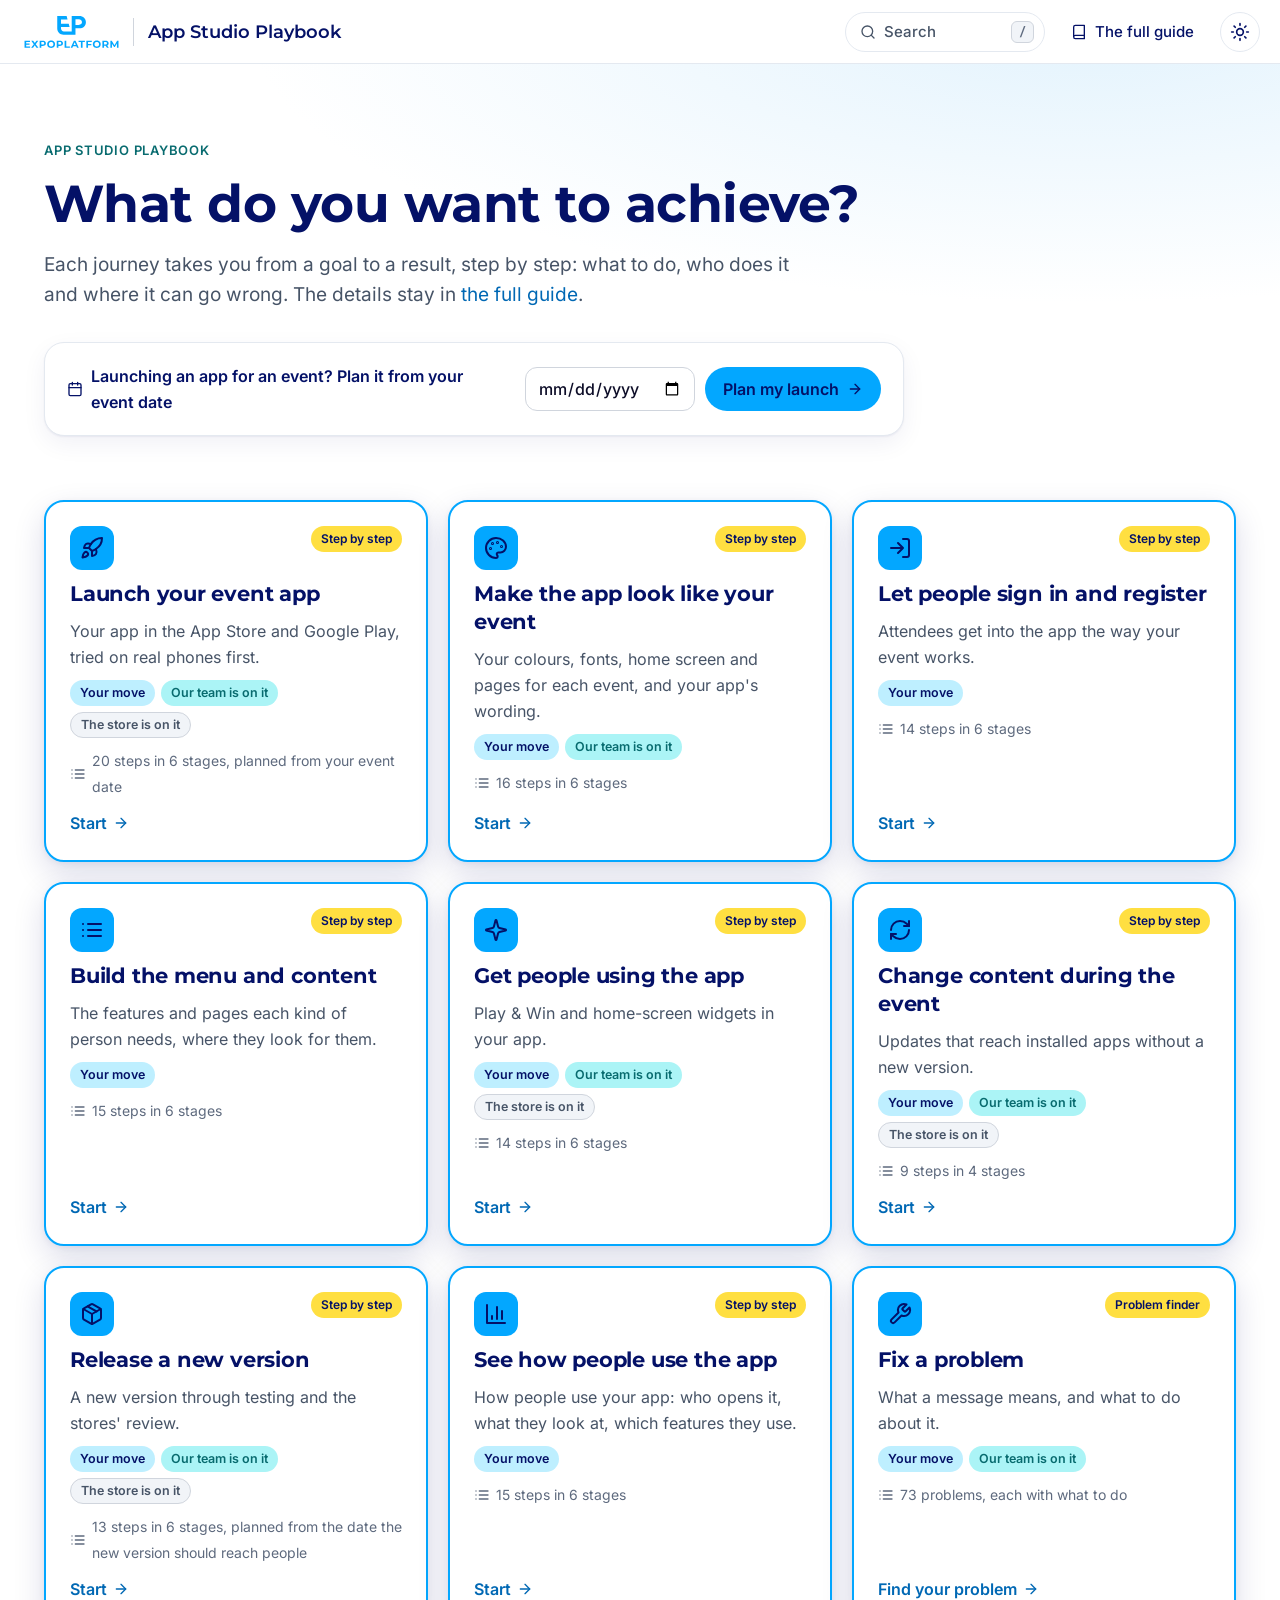
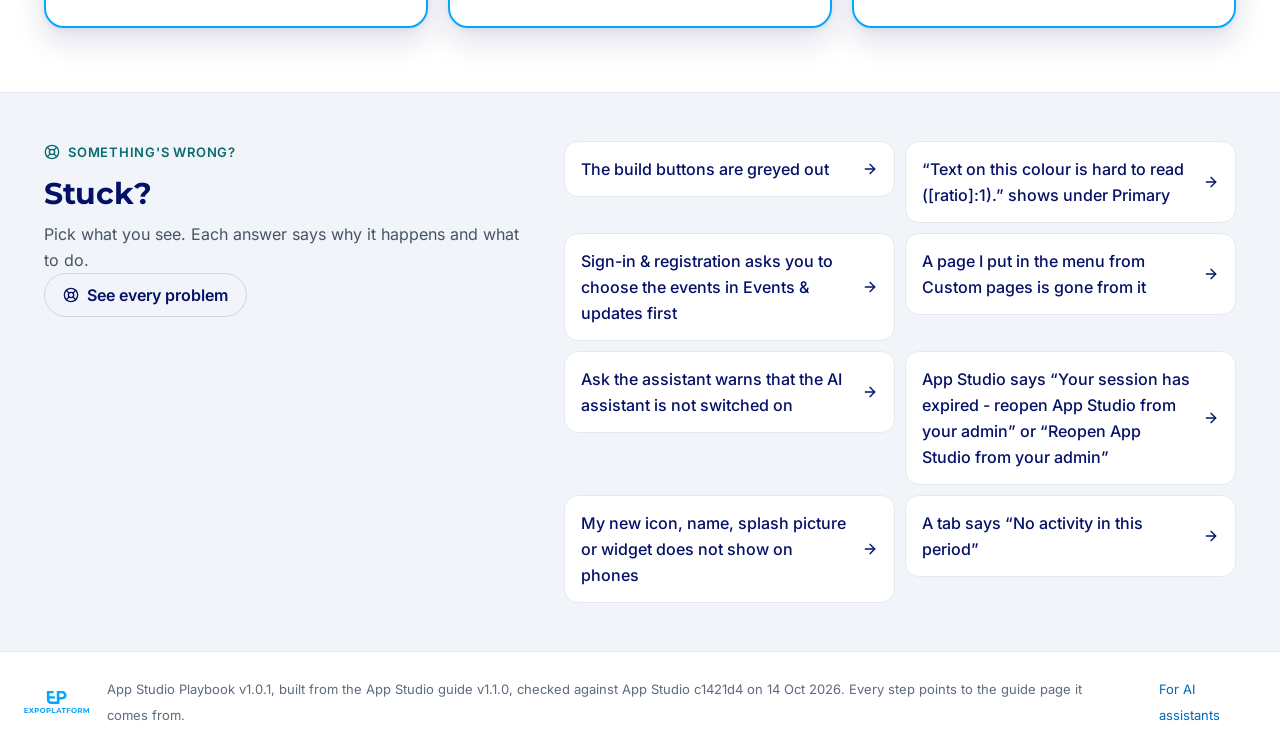
==== commit 5076fdae: "App Studio Playbook v1.0.1, built from the App Studio guide v1.1.0 (App Studio c1421d4) Co-Authored-" ====
--- a/index.html
+++ b/index.html
@@ -32,4 +32,4 @@
 <path d="M124.497 47.8142L122.408 44.7976H120.103V47.8142H117.597V36.9856H122.284C123.244 36.9856 124.074 37.1454 124.775 37.4651C125.487 37.7848 126.033 38.2386 126.415 38.8264C126.796 39.4143 126.987 40.1104 126.987 40.9148C126.987 41.7192 126.791 42.4153 126.399 43.0032C126.018 43.5807 125.471 44.0242 124.76 44.3335L127.188 47.8142H124.497ZM124.45 40.9148C124.45 40.3063 124.254 39.8423 123.862 39.5225C123.47 39.1925 122.898 39.0275 122.145 39.0275H120.103V42.8021H122.145C122.898 42.8021 123.47 42.6371 123.862 42.307C124.254 41.977 124.45 41.513 124.45 40.9148Z" fill="#03A7FF"/>
 <path d="M139.446 47.8142L139.43 41.317L136.243 46.6694H135.114L131.943 41.4562V47.8142H129.591V36.9856H131.664L135.717 43.7148L139.708 36.9856H141.766L141.797 47.8142H139.446Z" fill="#03A7FF"/>
 </svg>
-</span><span>App Studio Playbook v1.0.0, built from the App Studio guide v1.0.1, checked against App Studio bea65df on 14 Oct 2026. Every step points to the guide page it comes from.</span><span class="pb-flex"></span><a href="llms.txt">For AI assistants</a></div></footer><div class="pb-search" id="search" hidden role="dialog" aria-modal="true" aria-label="Search the playbook"><div class="ps-panel"><div class="ps-box"><svg class="i s16" viewBox="0 0 24 24" aria-hidden="true"><circle cx="11" cy="11" r="8"/><path d="m21 21-4.3-4.3"/></svg><input type="search" id="ps-q" placeholder="Search steps, problems and journeys" autocomplete="off" aria-controls="ps-results"><button class="ps-close" type="button" aria-label="Close search"><svg class="i s16" viewBox="0 0 24 24" aria-hidden="true"><path d="M18 6 6 18M6 6l12 12"/></svg></button></div><ol class="ps-results" id="ps-results" aria-live="polite"></ol><p class="ps-hint">Words from a step or a problem, such as <em>build</em>, <em>widget</em> or <em>greyed out</em>.</p></div></div><script src="assets/search-index.js"></script><script src="assets/playbook.js"></script></body></html>+</span><span>App Studio Playbook v1.0.1, built from the App Studio guide v1.1.0, checked against App Studio c1421d4 on 14 Oct 2026. Every step points to the guide page it comes from.</span><span class="pb-flex"></span><a href="llms.txt">For AI assistants</a></div></footer><div class="pb-search" id="search" hidden role="dialog" aria-modal="true" aria-label="Search the playbook"><div class="ps-panel"><div class="ps-box"><svg class="i s16" viewBox="0 0 24 24" aria-hidden="true"><circle cx="11" cy="11" r="8"/><path d="m21 21-4.3-4.3"/></svg><input type="search" id="ps-q" placeholder="Search steps, problems and journeys" autocomplete="off" aria-controls="ps-results"><button class="ps-close" type="button" aria-label="Close search"><svg class="i s16" viewBox="0 0 24 24" aria-hidden="true"><path d="M18 6 6 18M6 6l12 12"/></svg></button></div><ol class="ps-results" id="ps-results" aria-live="polite"></ol><p class="ps-hint">Words from a step or a problem, such as <em>build</em>, <em>widget</em> or <em>greyed out</em>.</p></div></div><script src="assets/search-index.js"></script><script src="assets/playbook.js"></script></body></html>
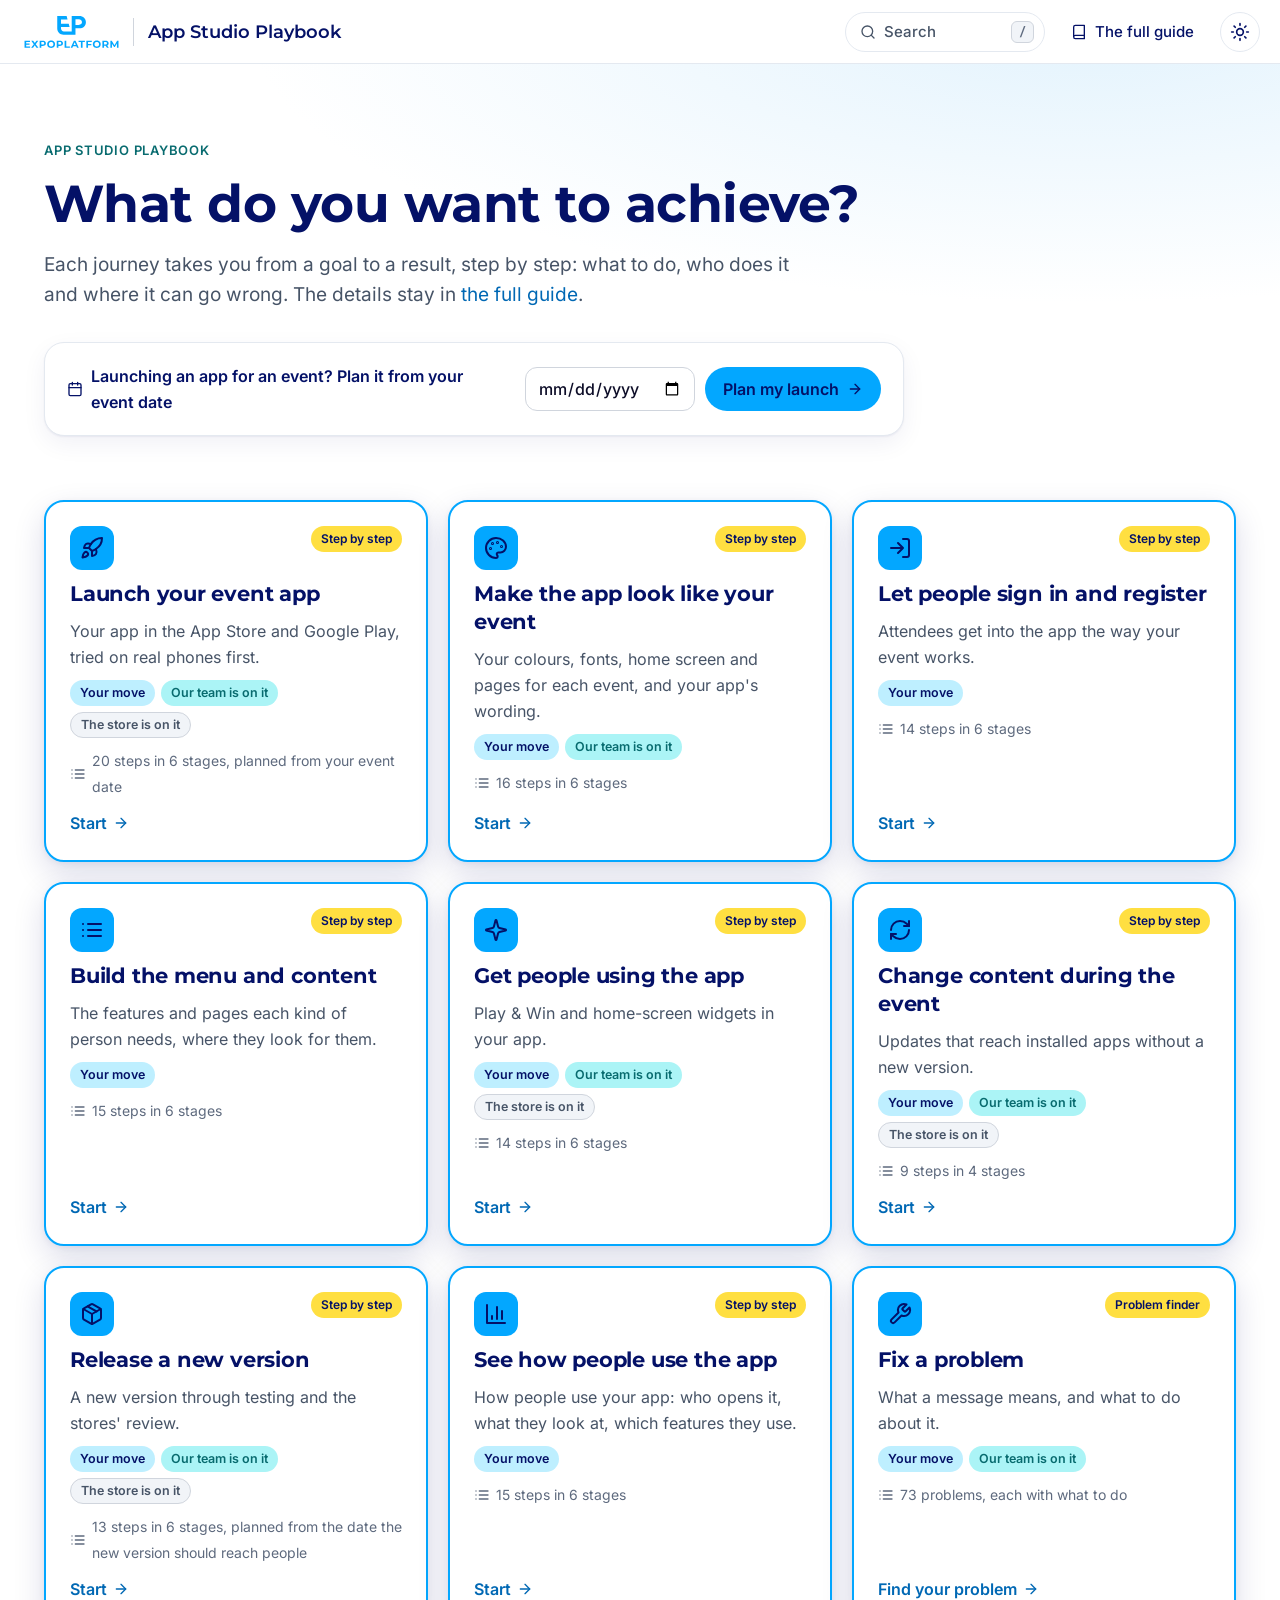
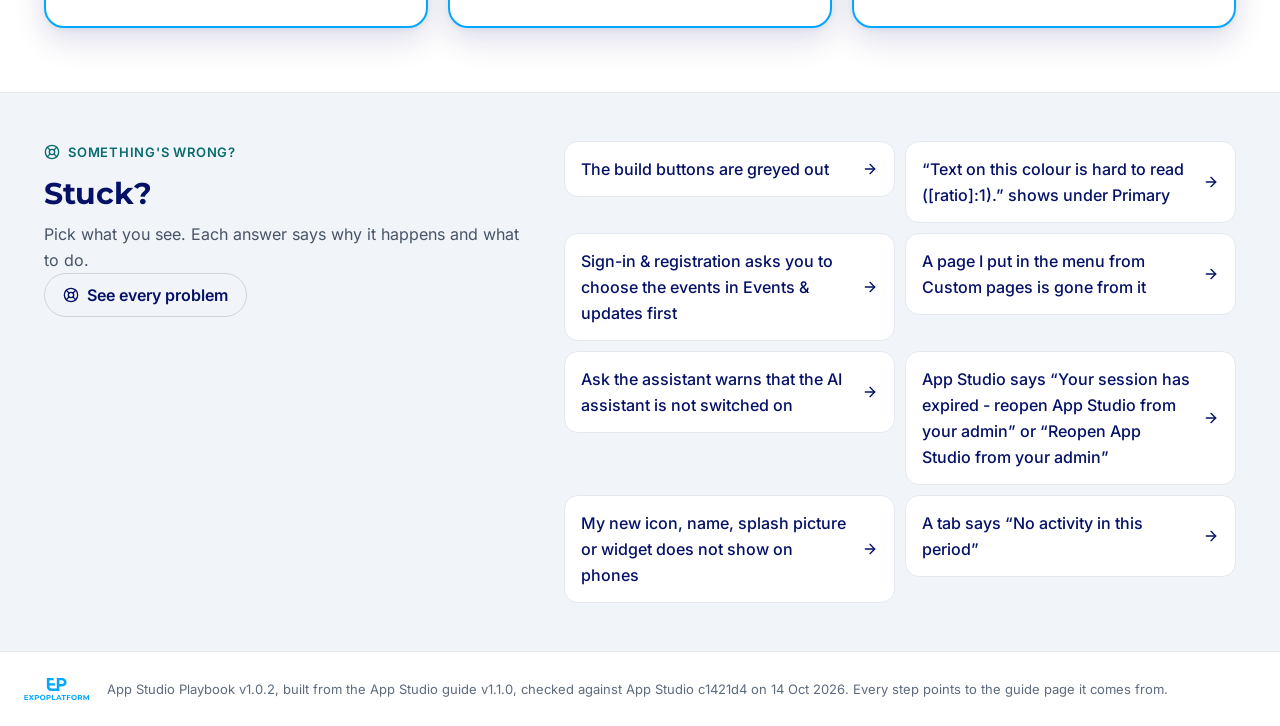
==== commit bb01d551: "App Studio Playbook v1.0.2, built from the App Studio guide v1.1.0 (App Studio c1421d4) Co-Authored-" ====
--- a/index.html
+++ b/index.html
@@ -32,4 +32,4 @@
 <path d="M124.497 47.8142L122.408 44.7976H120.103V47.8142H117.597V36.9856H122.284C123.244 36.9856 124.074 37.1454 124.775 37.4651C125.487 37.7848 126.033 38.2386 126.415 38.8264C126.796 39.4143 126.987 40.1104 126.987 40.9148C126.987 41.7192 126.791 42.4153 126.399 43.0032C126.018 43.5807 125.471 44.0242 124.76 44.3335L127.188 47.8142H124.497ZM124.45 40.9148C124.45 40.3063 124.254 39.8423 123.862 39.5225C123.47 39.1925 122.898 39.0275 122.145 39.0275H120.103V42.8021H122.145C122.898 42.8021 123.47 42.6371 123.862 42.307C124.254 41.977 124.45 41.513 124.45 40.9148Z" fill="#03A7FF"/>
 <path d="M139.446 47.8142L139.43 41.317L136.243 46.6694H135.114L131.943 41.4562V47.8142H129.591V36.9856H131.664L135.717 43.7148L139.708 36.9856H141.766L141.797 47.8142H139.446Z" fill="#03A7FF"/>
 </svg>
-</span><span>App Studio Playbook v1.0.1, built from the App Studio guide v1.1.0, checked against App Studio c1421d4 on 14 Oct 2026. Every step points to the guide page it comes from.</span><span class="pb-flex"></span><a href="llms.txt">For AI assistants</a></div></footer><div class="pb-search" id="search" hidden role="dialog" aria-modal="true" aria-label="Search the playbook"><div class="ps-panel"><div class="ps-box"><svg class="i s16" viewBox="0 0 24 24" aria-hidden="true"><circle cx="11" cy="11" r="8"/><path d="m21 21-4.3-4.3"/></svg><input type="search" id="ps-q" placeholder="Search steps, problems and journeys" autocomplete="off" aria-controls="ps-results"><button class="ps-close" type="button" aria-label="Close search"><svg class="i s16" viewBox="0 0 24 24" aria-hidden="true"><path d="M18 6 6 18M6 6l12 12"/></svg></button></div><ol class="ps-results" id="ps-results" aria-live="polite"></ol><p class="ps-hint">Words from a step or a problem, such as <em>build</em>, <em>widget</em> or <em>greyed out</em>.</p></div></div><script src="assets/search-index.js"></script><script src="assets/playbook.js"></script></body></html>+</span><span>App Studio Playbook v1.0.2, built from the App Studio guide v1.1.0, checked against App Studio c1421d4 on 14 Oct 2026. Every step points to the guide page it comes from.</span></div></footer><div class="pb-search" id="search" hidden role="dialog" aria-modal="true" aria-label="Search the playbook"><div class="ps-panel"><div class="ps-box"><svg class="i s16" viewBox="0 0 24 24" aria-hidden="true"><circle cx="11" cy="11" r="8"/><path d="m21 21-4.3-4.3"/></svg><input type="search" id="ps-q" placeholder="Search steps, problems and journeys" autocomplete="off" aria-controls="ps-results"><button class="ps-close" type="button" aria-label="Close search"><svg class="i s16" viewBox="0 0 24 24" aria-hidden="true"><path d="M18 6 6 18M6 6l12 12"/></svg></button></div><ol class="ps-results" id="ps-results" aria-live="polite"></ol><p class="ps-hint">Words from a step or a problem, such as <em>build</em>, <em>widget</em> or <em>greyed out</em>.</p></div></div><script src="assets/search-index.js"></script><script src="assets/playbook.js"></script></body></html>
--- a/assets/playbook.css
+++ b/assets/playbook.css
@@ -417,7 +417,7 @@
     color-scheme: light;
   }
   body { background: #FFFFFF !important; color: #0D0D28 !important; }
-  .pb-top, .pb-outline, .pb-cta, .pb-player, .pb-search, .pl-inputs, .pl-src, .vis:not(.vis-text), .st-deeper, .st-journey, .pb-from, .pb-help, .pb-next, .pb-sources a[href$=".md"], .crumbs, .skip, .pb-foot a, .sym-filter, .st-src { display: none !important; }
+  .pb-top, .pb-outline, .pb-cta, .pb-player, .pb-search, .pl-inputs, .pl-src, .vis:not(.vis-text), .st-deeper, .st-journey, .pb-from, .pb-help, .pb-next, .crumbs, .skip, .pb-foot a, .sym-filter, .st-src { display: none !important; }
   .pb-journey { display: block; }
   .pb-main { max-width: none; padding: 0; }
   .pb-card, .pb-step { box-shadow: none !important; border: 1px solid #D0D5DD !important; break-inside: avoid; }
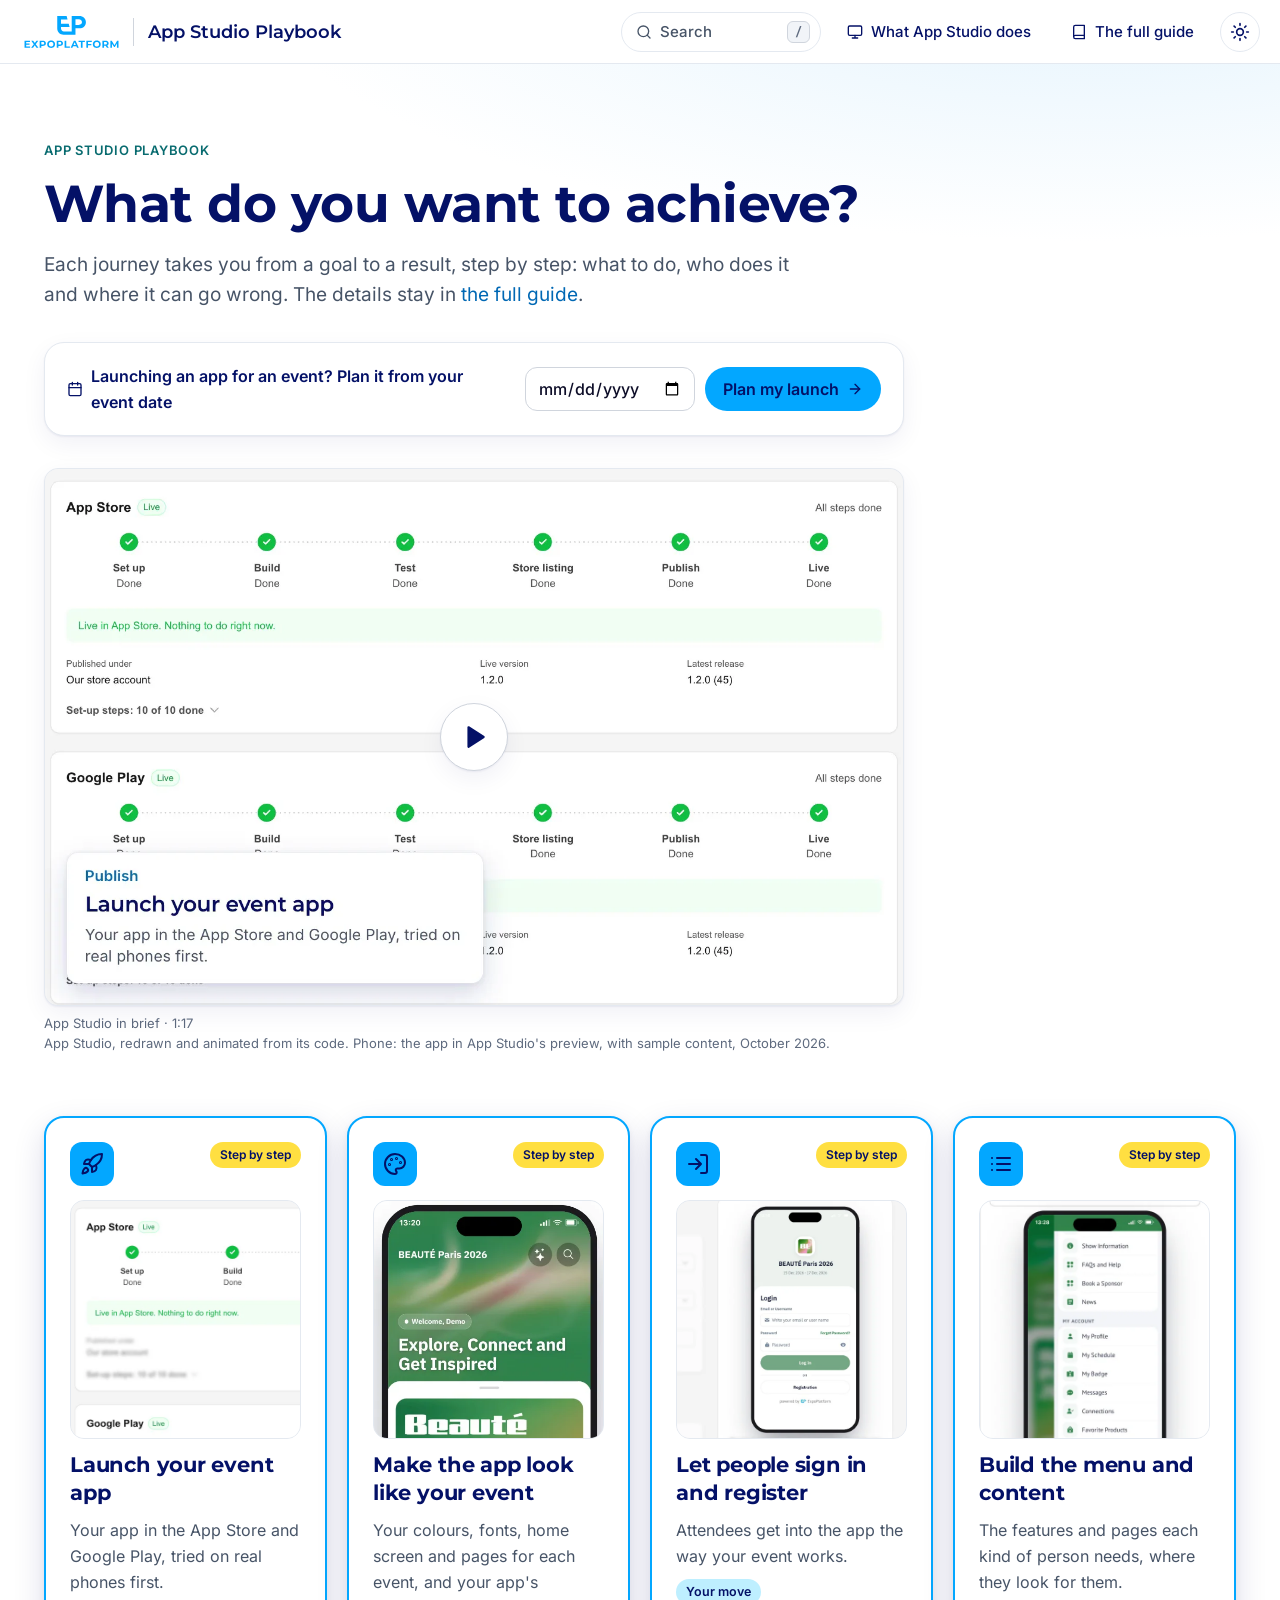
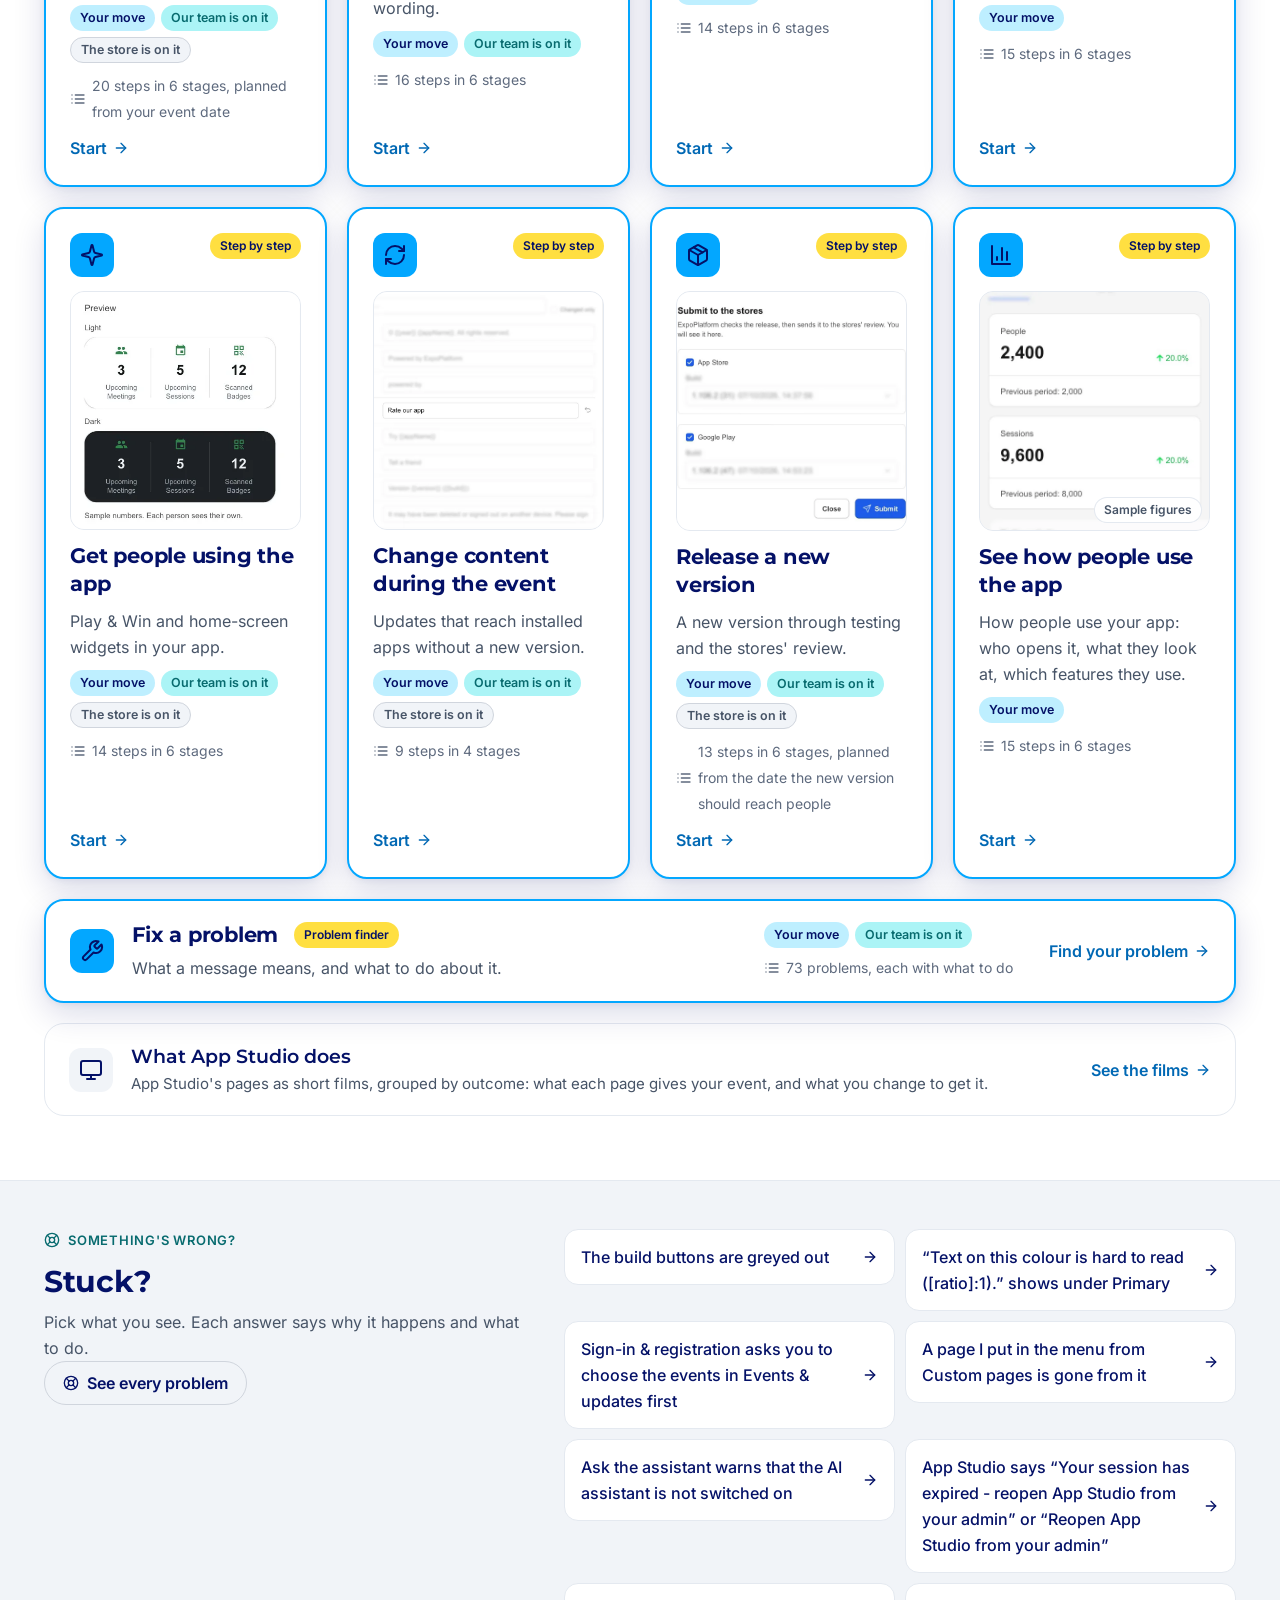
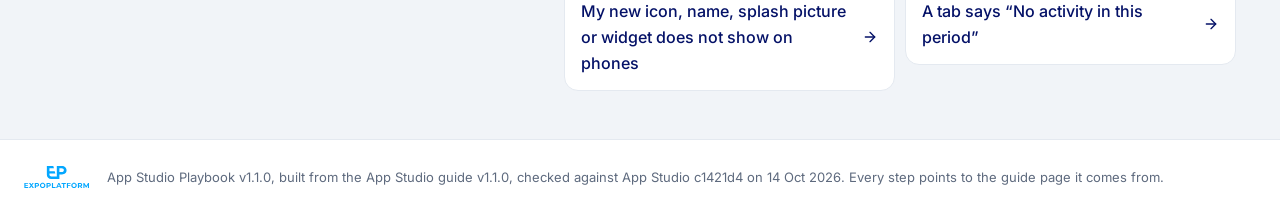
==== commit 38d4a63a: "App Studio Playbook v1.1.0, built from the App Studio guide v1.1.0 (App Studio c1421d4) Co-Authored-" ====
--- a/index.html
+++ b/index.html
@@ -13,10 +13,10 @@
 <path d="M124.497 47.8142L122.408 44.7976H120.103V47.8142H117.597V36.9856H122.284C123.244 36.9856 124.074 37.1454 124.775 37.4651C125.487 37.7848 126.033 38.2386 126.415 38.8264C126.796 39.4143 126.987 40.1104 126.987 40.9148C126.987 41.7192 126.791 42.4153 126.399 43.0032C126.018 43.5807 125.471 44.0242 124.76 44.3335L127.188 47.8142H124.497ZM124.45 40.9148C124.45 40.3063 124.254 39.8423 123.862 39.5225C123.47 39.1925 122.898 39.0275 122.145 39.0275H120.103V42.8021H122.145C122.898 42.8021 123.47 42.6371 123.862 42.307C124.254 41.977 124.45 41.513 124.45 40.9148Z" fill="#03A7FF"/>
 <path d="M139.446 47.8142L139.43 41.317L136.243 46.6694H135.114L131.943 41.4562V47.8142H129.591V36.9856H131.664L135.717 43.7148L139.708 36.9856H141.766L141.797 47.8142H139.446Z" fill="#03A7FF"/>
 </svg>
-</span><span class="divider"></span><span class="product">App Studio Playbook</span></a><span class="pb-flex"></span><button class="pb-search-btn" type="button" data-search aria-label="Search the playbook"><svg class="i s16" viewBox="0 0 24 24" aria-hidden="true"><circle cx="11" cy="11" r="8"/><path d="m21 21-4.3-4.3"/></svg><span>Search</span><kbd>/</kbd></button><a class="pb-toplink" href="https://ajayexpop.github.io/appbuilder/"><svg class="i s16" viewBox="0 0 24 24" aria-hidden="true"><path d="M4 19.5v-15A2.5 2.5 0 0 1 6.5 2H20v20H6.5a2.5 2.5 0 0 1 0-5H20"/></svg><span>The full guide</span></a><button class="pb-theme" type="button" aria-label="Switch between light and dark"><svg class="i sun" viewBox="0 0 24 24" aria-hidden="true"><circle cx="12" cy="12" r="4"/><path d="M12 2v2M12 20v2M4.93 4.93l1.41 1.41M17.66 17.66l1.41 1.41M2 12h2M20 12h2M6.34 17.66l-1.41 1.41M19.07 4.93l-1.41 1.41"/></svg><svg class="i moon" viewBox="0 0 24 24" aria-hidden="true"><path d="M12 3a6 6 0 0 0 9 9 9 9 0 1 1-9-9Z"/></svg></button></header><main id="main">
-<section class="pb-hero-home"><div class="pb-wrap"><span class="eyebrow">App Studio Playbook</span><h1>What do you want to achieve?</h1><p class="lead">Each journey takes you from a goal to a result, step by step: what to do, who does it and where it can go wrong. The details stay in <a href="https://ajayexpop.github.io/appbuilder/">the full guide</a>.</p>
-<form class="pb-quickplan" action="launch/index.html#plan" method="get"><label for="qp-date"><svg class="i s16" viewBox="0 0 24 24" aria-hidden="true"><rect width="18" height="18" x="3" y="4" rx="2"/><path d="M16 2v4M8 2v4M3 10h18"/></svg> Launching an app for an event? Plan it from your event date</label><div><input id="qp-date" name="event" type="date" required><button type="submit">Plan my launch <svg class="i s16" viewBox="0 0 24 24" aria-hidden="true"><path d="M5 12h14"/><path d="m12 5 7 7-7 7"/></svg></button></div></form></div></section>
-<section class="pb-wrap pb-outcomes" aria-label="Outcomes"><div class="oc-grid"><a class="oc oc-live" href="launch/index.html"><span class="oc-icon"><svg class="i s24" viewBox="0 0 24 24" aria-hidden="true"><path d="M4.5 16.5c-1.5 1.26-2 5-2 5s3.74-.5 5-2c.71-.84.7-2.13-.09-2.91a2.18 2.18 0 0 0-2.91-.09z"/><path d="m12 15-3-3a22 22 0 0 1 2-3.95A12.88 12.88 0 0 1 22 2c0 2.72-.78 7.5-6 11a22.35 22.35 0 0 1-4 2z"/><path d="M9 12H4s.55-3.03 2-4c1.62-1.08 5 0 5 0M12 15v5s3.03-.55 4-2c1.08-1.62 0-5 0-5"/></svg></span><span class="oc-tag">Step by step</span><h3>Launch your event app</h3><p>Your app in the App Store and Google Play, tried on real phones first.</p><span class="oc-who"><span class="owner own-you">Your move</span><span class="owner own-team">Our team is on it</span><span class="owner own-store">The store is on it</span></span><span class="oc-size"><svg class="i s16" viewBox="0 0 24 24" aria-hidden="true"><path d="M8 6h13M8 12h13M8 18h13M3 6h.01M3 12h.01M3 18h.01"/></svg> 20 steps in 6 stages, planned from your event date</span><span class="oc-go">Start <svg class="i s16" viewBox="0 0 24 24" aria-hidden="true"><path d="M5 12h14"/><path d="m12 5 7 7-7 7"/></svg></span></a><a class="oc oc-live" href="look/index.html"><span class="oc-icon"><svg class="i s24" viewBox="0 0 24 24" aria-hidden="true"><circle cx="13.5" cy="6.5" r=".5"/><circle cx="17.5" cy="10.5" r=".5"/><circle cx="8.5" cy="7.5" r=".5"/><circle cx="6.5" cy="12.5" r=".5"/><path d="M12 2C6.5 2 2 6.5 2 12s4.5 10 10 10c.93 0 1.65-.75 1.65-1.69 0-.44-.18-.84-.44-1.13-.29-.29-.44-.65-.44-1.13a1.64 1.64 0 0 1 1.67-1.67h2c3.05 0 5.55-2.5 5.55-5.55C21.97 6.01 17.46 2 12 2z"/></svg></span><span class="oc-tag">Step by step</span><h3>Make the app look like your event</h3><p>Your colours, fonts, home screen and pages for each event, and your app's wording.</p><span class="oc-who"><span class="owner own-you">Your move</span><span class="owner own-team">Our team is on it</span></span><span class="oc-size"><svg class="i s16" viewBox="0 0 24 24" aria-hidden="true"><path d="M8 6h13M8 12h13M8 18h13M3 6h.01M3 12h.01M3 18h.01"/></svg> 16 steps in 6 stages</span><span class="oc-go">Start <svg class="i s16" viewBox="0 0 24 24" aria-hidden="true"><path d="M5 12h14"/><path d="m12 5 7 7-7 7"/></svg></span></a><a class="oc oc-live" href="sign-in/index.html"><span class="oc-icon"><svg class="i s24" viewBox="0 0 24 24" aria-hidden="true"><path d="M15 3h4a2 2 0 0 1 2 2v14a2 2 0 0 1-2 2h-4"/><path d="m10 17 5-5-5-5M15 12H3"/></svg></span><span class="oc-tag">Step by step</span><h3>Let people sign in and register</h3><p>Attendees get into the app the way your event works.</p><span class="oc-who"><span class="owner own-you">Your move</span></span><span class="oc-size"><svg class="i s16" viewBox="0 0 24 24" aria-hidden="true"><path d="M8 6h13M8 12h13M8 18h13M3 6h.01M3 12h.01M3 18h.01"/></svg> 14 steps in 6 stages</span><span class="oc-go">Start <svg class="i s16" viewBox="0 0 24 24" aria-hidden="true"><path d="M5 12h14"/><path d="m12 5 7 7-7 7"/></svg></span></a><a class="oc oc-live" href="menu/index.html"><span class="oc-icon"><svg class="i s24" viewBox="0 0 24 24" aria-hidden="true"><path d="M8 6h13M8 12h13M8 18h13M3 6h.01M3 12h.01M3 18h.01"/></svg></span><span class="oc-tag">Step by step</span><h3>Build the menu and content</h3><p>The features and pages each kind of person needs, where they look for them.</p><span class="oc-who"><span class="owner own-you">Your move</span></span><span class="oc-size"><svg class="i s16" viewBox="0 0 24 24" aria-hidden="true"><path d="M8 6h13M8 12h13M8 18h13M3 6h.01M3 12h.01M3 18h.01"/></svg> 15 steps in 6 stages</span><span class="oc-go">Start <svg class="i s16" viewBox="0 0 24 24" aria-hidden="true"><path d="M5 12h14"/><path d="m12 5 7 7-7 7"/></svg></span></a><a class="oc oc-live" href="engage/index.html"><span class="oc-icon"><svg class="i s24" viewBox="0 0 24 24" aria-hidden="true"><path d="M9.94 15.5A2 2 0 0 0 8.5 14.06l-6.14-1.58a.5.5 0 0 1 0-.96L8.5 9.94A2 2 0 0 0 9.94 8.5l1.58-6.14a.5.5 0 0 1 .96 0L14.06 8.5A2 2 0 0 0 15.5 9.94l6.14 1.58a.5.5 0 0 1 0 .96L15.5 14.06a2 2 0 0 0-1.44 1.44l-1.58 6.14a.5.5 0 0 1-.96 0z"/></svg></span><span class="oc-tag">Step by step</span><h3>Get people using the app</h3><p>Play &amp; Win and home-screen widgets in your app.</p><span class="oc-who"><span class="owner own-you">Your move</span><span class="owner own-team">Our team is on it</span><span class="owner own-store">The store is on it</span></span><span class="oc-size"><svg class="i s16" viewBox="0 0 24 24" aria-hidden="true"><path d="M8 6h13M8 12h13M8 18h13M3 6h.01M3 12h.01M3 18h.01"/></svg> 14 steps in 6 stages</span><span class="oc-go">Start <svg class="i s16" viewBox="0 0 24 24" aria-hidden="true"><path d="M5 12h14"/><path d="m12 5 7 7-7 7"/></svg></span></a><a class="oc oc-live" href="live/index.html"><span class="oc-icon"><svg class="i s24" viewBox="0 0 24 24" aria-hidden="true"><path d="M3 12a9 9 0 0 1 9-9 9.75 9.75 0 0 1 6.74 2.74L21 8"/><path d="M21 3v5h-5M21 12a9 9 0 0 1-9 9 9.75 9.75 0 0 1-6.74-2.74L3 16"/><path d="M8 16H3v5"/></svg></span><span class="oc-tag">Step by step</span><h3>Change content during the event</h3><p>Updates that reach installed apps without a new version.</p><span class="oc-who"><span class="owner own-you">Your move</span><span class="owner own-team">Our team is on it</span><span class="owner own-store">The store is on it</span></span><span class="oc-size"><svg class="i s16" viewBox="0 0 24 24" aria-hidden="true"><path d="M8 6h13M8 12h13M8 18h13M3 6h.01M3 12h.01M3 18h.01"/></svg> 9 steps in 4 stages</span><span class="oc-go">Start <svg class="i s16" viewBox="0 0 24 24" aria-hidden="true"><path d="M5 12h14"/><path d="m12 5 7 7-7 7"/></svg></span></a><a class="oc oc-live" href="update/index.html"><span class="oc-icon"><svg class="i s24" viewBox="0 0 24 24" aria-hidden="true"><path d="m7.5 4.27 9 5.15M21 8a2 2 0 0 0-1-1.73l-7-4a2 2 0 0 0-2 0l-7 4A2 2 0 0 0 3 8v8a2 2 0 0 0 1 1.73l7 4a2 2 0 0 0 2 0l7-4A2 2 0 0 0 21 16Z"/><path d="m3.3 7 8.7 5 8.7-5M12 22V12"/></svg></span><span class="oc-tag">Step by step</span><h3>Release a new version</h3><p>A new version through testing and the stores' review.</p><span class="oc-who"><span class="owner own-you">Your move</span><span class="owner own-team">Our team is on it</span><span class="owner own-store">The store is on it</span></span><span class="oc-size"><svg class="i s16" viewBox="0 0 24 24" aria-hidden="true"><path d="M8 6h13M8 12h13M8 18h13M3 6h.01M3 12h.01M3 18h.01"/></svg> 13 steps in 6 stages, planned from the date the new version should reach people</span><span class="oc-go">Start <svg class="i s16" viewBox="0 0 24 24" aria-hidden="true"><path d="M5 12h14"/><path d="m12 5 7 7-7 7"/></svg></span></a><a class="oc oc-live" href="measure/index.html"><span class="oc-icon"><svg class="i s24" viewBox="0 0 24 24" aria-hidden="true"><path d="M3 3v18h18M18 17V9M13 17V5M8 17v-3"/></svg></span><span class="oc-tag">Step by step</span><h3>See how people use the app</h3><p>How people use your app: who opens it, what they look at, which features they use.</p><span class="oc-who"><span class="owner own-you">Your move</span></span><span class="oc-size"><svg class="i s16" viewBox="0 0 24 24" aria-hidden="true"><path d="M8 6h13M8 12h13M8 18h13M3 6h.01M3 12h.01M3 18h.01"/></svg> 15 steps in 6 stages</span><span class="oc-go">Start <svg class="i s16" viewBox="0 0 24 24" aria-hidden="true"><path d="M5 12h14"/><path d="m12 5 7 7-7 7"/></svg></span></a><a class="oc oc-live" href="fix/index.html"><span class="oc-icon"><svg class="i s24" viewBox="0 0 24 24" aria-hidden="true"><path d="M14.7 6.3a1 1 0 0 0 0 1.4l1.6 1.6a1 1 0 0 0 1.4 0l3.77-3.77a6 6 0 0 1-7.94 7.94l-6.91 6.91a2.12 2.12 0 0 1-3-3l6.91-6.91a6 6 0 0 1 7.94-7.94l-3.76 3.76z"/></svg></span><span class="oc-tag">Problem finder</span><h3>Fix a problem</h3><p>What a message means, and what to do about it.</p><span class="oc-who"><span class="owner own-you">Your move</span><span class="owner own-team">Our team is on it</span></span><span class="oc-size"><svg class="i s16" viewBox="0 0 24 24" aria-hidden="true"><path d="M8 6h13M8 12h13M8 18h13M3 6h.01M3 12h.01M3 18h.01"/></svg> 73 problems, each with what to do</span><span class="oc-go">Find your problem <svg class="i s16" viewBox="0 0 24 24" aria-hidden="true"><path d="M5 12h14"/><path d="m12 5 7 7-7 7"/></svg></span></a></div></section><section class="pb-band"><div class="pb-wrap pb-sym-home"><div><span class="eyebrow"><svg class="i s16" viewBox="0 0 24 24" aria-hidden="true"><circle cx="12" cy="12" r="10"/><path d="m4.93 4.93 4.24 4.24M14.83 9.17l4.24-4.24M14.83 14.83l4.24 4.24M9.17 14.83l-4.24 4.24"/><circle cx="12" cy="12" r="4"/></svg> Something's wrong?</span><h2>Stuck?</h2><p>Pick what you see. Each answer says why it happens and what to do.</p><p><a class="btn-ghost" href="fix/index.html#help"><svg class="i s16" viewBox="0 0 24 24" aria-hidden="true"><circle cx="12" cy="12" r="10"/><path d="m4.93 4.93 4.24 4.24M14.83 9.17l4.24-4.24M14.83 14.83l4.24 4.24M9.17 14.83l-4.24 4.24"/><circle cx="12" cy="12" r="4"/></svg> See every problem</a></p></div><ul class="sym-quick"><li><a href="launch/index.html#sym-1">The build buttons are greyed out <svg class="i s16" viewBox="0 0 24 24" aria-hidden="true"><path d="M5 12h14"/><path d="m12 5 7 7-7 7"/></svg></a></li><li><a href="look/index.html#sym-1">“Text on this colour is hard to read ([ratio]:1).” shows under Primary <svg class="i s16" viewBox="0 0 24 24" aria-hidden="true"><path d="M5 12h14"/><path d="m12 5 7 7-7 7"/></svg></a></li><li><a href="sign-in/index.html#sym-1">Sign-in &amp; registration asks you to choose the events in Events &amp; updates first <svg class="i s16" viewBox="0 0 24 24" aria-hidden="true"><path d="M5 12h14"/><path d="m12 5 7 7-7 7"/></svg></a></li><li><a href="menu/index.html#sym-1">A page I put in the menu from Custom pages is gone from it <svg class="i s16" viewBox="0 0 24 24" aria-hidden="true"><path d="M5 12h14"/><path d="m12 5 7 7-7 7"/></svg></a></li><li><a href="engage/index.html#sym-1">Ask the assistant warns that the AI assistant is not switched on <svg class="i s16" viewBox="0 0 24 24" aria-hidden="true"><path d="M5 12h14"/><path d="m12 5 7 7-7 7"/></svg></a></li><li><a href="live/index.html#sym-1">App Studio says “Your session has expired - reopen App Studio from your admin” or “Reopen App Studio from your admin” <svg class="i s16" viewBox="0 0 24 24" aria-hidden="true"><path d="M5 12h14"/><path d="m12 5 7 7-7 7"/></svg></a></li><li><a href="update/index.html#sym-1">My new icon, name, splash picture or widget does not show on phones <svg class="i s16" viewBox="0 0 24 24" aria-hidden="true"><path d="M5 12h14"/><path d="m12 5 7 7-7 7"/></svg></a></li><li><a href="measure/index.html#sym-1">A tab says “No activity in this period” <svg class="i s16" viewBox="0 0 24 24" aria-hidden="true"><path d="M5 12h14"/><path d="m12 5 7 7-7 7"/></svg></a></li></ul></div></section>
+</span><span class="divider"></span><span class="product">App Studio Playbook</span></a><span class="pb-flex"></span><button class="pb-search-btn" type="button" data-search aria-label="Search the playbook"><svg class="i s16" viewBox="0 0 24 24" aria-hidden="true"><circle cx="11" cy="11" r="8"/><path d="m21 21-4.3-4.3"/></svg><span>Search</span><kbd>/</kbd></button><a class="pb-toplink pb-studio-link" href="app-studio/index.html"><svg class="i s16" viewBox="0 0 24 24" aria-hidden="true"><rect width="20" height="14" x="2" y="3" rx="2"/><path d="M8 21h8M12 17v4"/></svg><span>What App Studio does</span></a><a class="pb-toplink" href="https://ajayexpop.github.io/appbuilder/"><svg class="i s16" viewBox="0 0 24 24" aria-hidden="true"><path d="M4 19.5v-15A2.5 2.5 0 0 1 6.5 2H20v20H6.5a2.5 2.5 0 0 1 0-5H20"/></svg><span>The full guide</span></a><button class="pb-theme" type="button" aria-label="Switch between light and dark"><svg class="i sun" viewBox="0 0 24 24" aria-hidden="true"><circle cx="12" cy="12" r="4"/><path d="M12 2v2M12 20v2M4.93 4.93l1.41 1.41M17.66 17.66l1.41 1.41M2 12h2M20 12h2M6.34 17.66l-1.41 1.41M19.07 4.93l-1.41 1.41"/></svg><svg class="i moon" viewBox="0 0 24 24" aria-hidden="true"><path d="M12 3a6 6 0 0 0 9 9 9 9 0 1 1-9-9Z"/></svg></button></header><main id="main">
+<section class="pb-hero-home has-brief"><div class="pb-wrap"><div class="pb-hero-text"><span class="eyebrow">App Studio Playbook</span><h1>What do you want to achieve?</h1><p class="lead">Each journey takes you from a goal to a result, step by step: what to do, who does it and where it can go wrong. The details stay in <a href="https://ajayexpop.github.io/appbuilder/">the full guide</a>.</p>
+<form class="pb-quickplan" action="launch/index.html#plan" method="get"><label for="qp-date"><svg class="i s16" viewBox="0 0 24 24" aria-hidden="true"><rect width="18" height="18" x="3" y="4" rx="2"/><path d="M16 2v4M8 2v4M3 10h18"/></svg> Launching an app for an event? Plan it from your event date</label><div><input id="qp-date" name="event" type="date" required><button type="submit">Plan my launch <svg class="i s16" viewBox="0 0 24 24" aria-hidden="true"><path d="M5 12h14"/><path d="m12 5 7 7-7 7"/></svg></button></div></form></div><div class="pb-brief"><figure class="vis vis-film film-brief" data-film="brief" data-name="App Studio in brief" data-click style="--ar:0.625" data-src-light="films/brief-light.mp4" data-src-dark="films/brief-dark.mp4"><div class="vis-frame film" style="aspect-ratio:1440 / 900"><img class="shot-light" src="films/brief-light.webp" alt="" loading="lazy" width="1440" height="900"><img class="shot-dark" src="films/brief-dark.webp" alt="" loading="lazy" width="1440" height="900"><video muted playsinline preload="none" width="1440" height="900" aria-label="App Studio in brief"></video></div><figcaption><span class="film-cap"><span>App Studio in brief · 1:17</span><span>App Studio, redrawn and animated from its code. Phone: the app in App Studio's preview, with sample content, October 2026.</span></span><span class="film-ctl"><button class="film-btn" type="button" aria-label="Play: App Studio in brief" title="Play"><svg class="i s16 i-play" viewBox="0 0 24 24" aria-hidden="true"><polygon points="6 3 20 12 6 21 6 3"/></svg><svg class="i s16 i-pause" viewBox="0 0 24 24" aria-hidden="true"><rect x="6" y="5" width="4" height="14" rx="1"/><rect x="14" y="5" width="4" height="14" rx="1"/></svg></button></span></figcaption></figure></div></div></section>
+<section class="pb-wrap pb-outcomes" aria-labelledby="outcomes-h"><h2 class="sr" id="outcomes-h">Outcomes</h2><div class="oc-grid oc-all-pics"><a class="oc oc-live oc-has-pic" href="launch/index.html"><span class="oc-icon"><svg class="i s24" viewBox="0 0 24 24" aria-hidden="true"><path d="M4.5 16.5c-1.5 1.26-2 5-2 5s3.74-.5 5-2c.71-.84.7-2.13-.09-2.91a2.18 2.18 0 0 0-2.91-.09z"/><path d="m12 15-3-3a22 22 0 0 1 2-3.95A12.88 12.88 0 0 1 22 2c0 2.72-.78 7.5-6 11a22.35 22.35 0 0 1-4 2z"/><path d="M9 12H4s.55-3.03 2-4c1.62-1.08 5 0 5 0M12 15v5s3.03-.55 4-2c1.08-1.62 0-5 0-5"/></svg></span><span class="oc-pic" style="aspect-ratio:528 / 548"><img class="pic-light" src="films/launch-card-light.webp" alt="" loading="lazy" width="528" height="548"><img class="pic-dark" src="films/launch-card-dark.webp" alt="" loading="lazy" width="528" height="548"></span><span class="oc-tag">Step by step</span><h3>Launch your event app</h3><p>Your app in the App Store and Google Play, tried on real phones first.</p><span class="oc-who"><span class="owner own-you">Your move</span><span class="owner own-team">Our team is on it</span><span class="owner own-store">The store is on it</span></span><span class="oc-size"><svg class="i s16" viewBox="0 0 24 24" aria-hidden="true"><path d="M8 6h13M8 12h13M8 18h13M3 6h.01M3 12h.01M3 18h.01"/></svg> 20 steps in 6 stages, planned from your event date</span><span class="oc-go">Start <svg class="i s16" viewBox="0 0 24 24" aria-hidden="true"><path d="M5 12h14"/><path d="m12 5 7 7-7 7"/></svg></span></a><a class="oc oc-live oc-has-pic" href="look/index.html"><span class="oc-icon"><svg class="i s24" viewBox="0 0 24 24" aria-hidden="true"><circle cx="13.5" cy="6.5" r=".5"/><circle cx="17.5" cy="10.5" r=".5"/><circle cx="8.5" cy="7.5" r=".5"/><circle cx="6.5" cy="12.5" r=".5"/><path d="M12 2C6.5 2 2 6.5 2 12s4.5 10 10 10c.93 0 1.65-.75 1.65-1.69 0-.44-.18-.84-.44-1.13-.29-.29-.44-.65-.44-1.13a1.64 1.64 0 0 1 1.67-1.67h2c3.05 0 5.55-2.5 5.55-5.55C21.97 6.01 17.46 2 12 2z"/></svg></span><span class="oc-pic" style="aspect-ratio:440 / 456"><img class="pic-light" src="films/look-card-light.webp" alt="" loading="lazy" width="440" height="456"><img class="pic-dark" src="films/look-card-dark.webp" alt="" loading="lazy" width="440" height="456"></span><span class="oc-tag">Step by step</span><h3>Make the app look like your event</h3><p>Your colours, fonts, home screen and pages for each event, and your app's wording.</p><span class="oc-who"><span class="owner own-you">Your move</span><span class="owner own-team">Our team is on it</span></span><span class="oc-size"><svg class="i s16" viewBox="0 0 24 24" aria-hidden="true"><path d="M8 6h13M8 12h13M8 18h13M3 6h.01M3 12h.01M3 18h.01"/></svg> 16 steps in 6 stages</span><span class="oc-go">Start <svg class="i s16" viewBox="0 0 24 24" aria-hidden="true"><path d="M5 12h14"/><path d="m12 5 7 7-7 7"/></svg></span></a><a class="oc oc-live oc-has-pic" href="sign-in/index.html"><span class="oc-icon"><svg class="i s24" viewBox="0 0 24 24" aria-hidden="true"><path d="M15 3h4a2 2 0 0 1 2 2v14a2 2 0 0 1-2 2h-4"/><path d="m10 17 5-5-5-5M15 12H3"/></svg></span><span class="oc-pic" style="aspect-ratio:634 / 658"><img class="pic-light" src="films/sign-in-card-light.webp" alt="" loading="lazy" width="634" height="658"><img class="pic-dark" src="films/sign-in-card-dark.webp" alt="" loading="lazy" width="634" height="658"></span><span class="oc-tag">Step by step</span><h3>Let people sign in and register</h3><p>Attendees get into the app the way your event works.</p><span class="oc-who"><span class="owner own-you">Your move</span></span><span class="oc-size"><svg class="i s16" viewBox="0 0 24 24" aria-hidden="true"><path d="M8 6h13M8 12h13M8 18h13M3 6h.01M3 12h.01M3 18h.01"/></svg> 14 steps in 6 stages</span><span class="oc-go">Start <svg class="i s16" viewBox="0 0 24 24" aria-hidden="true"><path d="M5 12h14"/><path d="m12 5 7 7-7 7"/></svg></span></a><a class="oc oc-live oc-has-pic" href="menu/index.html"><span class="oc-icon"><svg class="i s24" viewBox="0 0 24 24" aria-hidden="true"><path d="M8 6h13M8 12h13M8 18h13M3 6h.01M3 12h.01M3 18h.01"/></svg></span><span class="oc-pic" style="aspect-ratio:498 / 516"><img class="pic-light" src="films/menu-card-light.webp" alt="" loading="lazy" width="498" height="516"><img class="pic-dark" src="films/menu-card-dark.webp" alt="" loading="lazy" width="498" height="516"></span><span class="oc-tag">Step by step</span><h3>Build the menu and content</h3><p>The features and pages each kind of person needs, where they look for them.</p><span class="oc-who"><span class="owner own-you">Your move</span></span><span class="oc-size"><svg class="i s16" viewBox="0 0 24 24" aria-hidden="true"><path d="M8 6h13M8 12h13M8 18h13M3 6h.01M3 12h.01M3 18h.01"/></svg> 15 steps in 6 stages</span><span class="oc-go">Start <svg class="i s16" viewBox="0 0 24 24" aria-hidden="true"><path d="M5 12h14"/><path d="m12 5 7 7-7 7"/></svg></span></a><a class="oc oc-live oc-has-pic" href="engage/index.html"><span class="oc-icon"><svg class="i s24" viewBox="0 0 24 24" aria-hidden="true"><path d="M9.94 15.5A2 2 0 0 0 8.5 14.06l-6.14-1.58a.5.5 0 0 1 0-.96L8.5 9.94A2 2 0 0 0 9.94 8.5l1.58-6.14a.5.5 0 0 1 .96 0L14.06 8.5A2 2 0 0 0 15.5 9.94l6.14 1.58a.5.5 0 0 1 0 .96L15.5 14.06a2 2 0 0 0-1.44 1.44l-1.58 6.14a.5.5 0 0 1-.96 0z"/></svg></span><span class="oc-pic" style="aspect-ratio:442 / 458"><img class="pic-light" src="films/engage-card-light.webp" alt="" loading="lazy" width="442" height="458"><img class="pic-dark" src="films/engage-card-dark.webp" alt="" loading="lazy" width="442" height="458"></span><span class="oc-tag">Step by step</span><h3>Get people using the app</h3><p>Play &amp; Win and home-screen widgets in your app.</p><span class="oc-who"><span class="owner own-you">Your move</span><span class="owner own-team">Our team is on it</span><span class="owner own-store">The store is on it</span></span><span class="oc-size"><svg class="i s16" viewBox="0 0 24 24" aria-hidden="true"><path d="M8 6h13M8 12h13M8 18h13M3 6h.01M3 12h.01M3 18h.01"/></svg> 14 steps in 6 stages</span><span class="oc-go">Start <svg class="i s16" viewBox="0 0 24 24" aria-hidden="true"><path d="M5 12h14"/><path d="m12 5 7 7-7 7"/></svg></span></a><a class="oc oc-live oc-has-pic" href="live/index.html"><span class="oc-icon"><svg class="i s24" viewBox="0 0 24 24" aria-hidden="true"><path d="M3 12a9 9 0 0 1 9-9 9.75 9.75 0 0 1 6.74 2.74L21 8"/><path d="M21 3v5h-5M21 12a9 9 0 0 1-9 9 9.75 9.75 0 0 1-6.74-2.74L3 16"/><path d="M8 16H3v5"/></svg></span><span class="oc-pic" style="aspect-ratio:728 / 754"><img class="pic-light" src="films/live-card-light.webp" alt="" loading="lazy" width="728" height="754"><img class="pic-dark" src="films/live-card-dark.webp" alt="" loading="lazy" width="728" height="754"></span><span class="oc-tag">Step by step</span><h3>Change content during the event</h3><p>Updates that reach installed apps without a new version.</p><span class="oc-who"><span class="owner own-you">Your move</span><span class="owner own-team">Our team is on it</span><span class="owner own-store">The store is on it</span></span><span class="oc-size"><svg class="i s16" viewBox="0 0 24 24" aria-hidden="true"><path d="M8 6h13M8 12h13M8 18h13M3 6h.01M3 12h.01M3 18h.01"/></svg> 9 steps in 4 stages</span><span class="oc-go">Start <svg class="i s16" viewBox="0 0 24 24" aria-hidden="true"><path d="M5 12h14"/><path d="m12 5 7 7-7 7"/></svg></span></a><a class="oc oc-live oc-has-pic" href="update/index.html"><span class="oc-icon"><svg class="i s24" viewBox="0 0 24 24" aria-hidden="true"><path d="m7.5 4.27 9 5.15M21 8a2 2 0 0 0-1-1.73l-7-4a2 2 0 0 0-2 0l-7 4A2 2 0 0 0 3 8v8a2 2 0 0 0 1 1.73l7 4a2 2 0 0 0 2 0l7-4A2 2 0 0 0 21 16Z"/><path d="m3.3 7 8.7 5 8.7-5M12 22V12"/></svg></span><span class="oc-pic" style="aspect-ratio:570 / 592"><img class="pic-light" src="films/update-card-light.webp" alt="" loading="lazy" width="570" height="592"><img class="pic-dark" src="films/update-card-dark.webp" alt="" loading="lazy" width="570" height="592"></span><span class="oc-tag">Step by step</span><h3>Release a new version</h3><p>A new version through testing and the stores' review.</p><span class="oc-who"><span class="owner own-you">Your move</span><span class="owner own-team">Our team is on it</span><span class="owner own-store">The store is on it</span></span><span class="oc-size"><svg class="i s16" viewBox="0 0 24 24" aria-hidden="true"><path d="M8 6h13M8 12h13M8 18h13M3 6h.01M3 12h.01M3 18h.01"/></svg> 13 steps in 6 stages, planned from the date the new version should reach people</span><span class="oc-go">Start <svg class="i s16" viewBox="0 0 24 24" aria-hidden="true"><path d="M5 12h14"/><path d="m12 5 7 7-7 7"/></svg></span></a><a class="oc oc-live oc-has-pic" href="measure/index.html"><span class="oc-icon"><svg class="i s24" viewBox="0 0 24 24" aria-hidden="true"><path d="M3 3v18h18M18 17V9M13 17V5M8 17v-3"/></svg></span><span class="oc-pic" style="aspect-ratio:480 / 498"><img class="pic-light" src="films/measure-card-light.webp" alt="" loading="lazy" width="480" height="498"><img class="pic-dark" src="films/measure-card-dark.webp" alt="" loading="lazy" width="480" height="498"><span class="oc-mark">Sample figures</span></span><span class="oc-tag">Step by step</span><h3>See how people use the app</h3><p>How people use your app: who opens it, what they look at, which features they use.</p><span class="oc-who"><span class="owner own-you">Your move</span></span><span class="oc-size"><svg class="i s16" viewBox="0 0 24 24" aria-hidden="true"><path d="M8 6h13M8 12h13M8 18h13M3 6h.01M3 12h.01M3 18h.01"/></svg> 15 steps in 6 stages</span><span class="oc-go">Start <svg class="i s16" viewBox="0 0 24 24" aria-hidden="true"><path d="M5 12h14"/><path d="m12 5 7 7-7 7"/></svg></span></a><a class="oc oc-live oc-strip" href="fix/index.html"><span class="oc-icon"><svg class="i s24" viewBox="0 0 24 24" aria-hidden="true"><path d="M14.7 6.3a1 1 0 0 0 0 1.4l1.6 1.6a1 1 0 0 0 1.4 0l3.77-3.77a6 6 0 0 1-7.94 7.94l-6.91 6.91a2.12 2.12 0 0 1-3-3l6.91-6.91a6 6 0 0 1 7.94-7.94l-3.76 3.76z"/></svg></span><span class="oc-tag">Problem finder</span><h3>Fix a problem</h3><p>What a message means, and what to do about it.</p><span class="oc-who"><span class="owner own-you">Your move</span><span class="owner own-team">Our team is on it</span></span><span class="oc-size"><svg class="i s16" viewBox="0 0 24 24" aria-hidden="true"><path d="M8 6h13M8 12h13M8 18h13M3 6h.01M3 12h.01M3 18h.01"/></svg> 73 problems, each with what to do</span><span class="oc-go">Find your problem <svg class="i s16" viewBox="0 0 24 24" aria-hidden="true"><path d="M5 12h14"/><path d="m12 5 7 7-7 7"/></svg></span></a></div><a class="studio-card" href="app-studio/index.html"><span class="oc-icon"><svg class="i s24" viewBox="0 0 24 24" aria-hidden="true"><rect width="20" height="14" x="2" y="3" rx="2"/><path d="M8 21h8M12 17v4"/></svg></span><span class="sc-text"><strong>What App Studio does</strong><span>App Studio's pages as short films, grouped by outcome: what each page gives your event, and what you change to get it.</span></span><span class="oc-go">See the films <svg class="i s16" viewBox="0 0 24 24" aria-hidden="true"><path d="M5 12h14"/><path d="m12 5 7 7-7 7"/></svg></span></a></section><section class="pb-band"><div class="pb-wrap pb-sym-home"><div><span class="eyebrow"><svg class="i s16" viewBox="0 0 24 24" aria-hidden="true"><circle cx="12" cy="12" r="10"/><path d="m4.93 4.93 4.24 4.24M14.83 9.17l4.24-4.24M14.83 14.83l4.24 4.24M9.17 14.83l-4.24 4.24"/><circle cx="12" cy="12" r="4"/></svg> Something's wrong?</span><h2>Stuck?</h2><p>Pick what you see. Each answer says why it happens and what to do.</p><p><a class="btn-ghost" href="fix/index.html#help"><svg class="i s16" viewBox="0 0 24 24" aria-hidden="true"><circle cx="12" cy="12" r="10"/><path d="m4.93 4.93 4.24 4.24M14.83 9.17l4.24-4.24M14.83 14.83l4.24 4.24M9.17 14.83l-4.24 4.24"/><circle cx="12" cy="12" r="4"/></svg> See every problem</a></p></div><ul class="sym-quick"><li><a href="launch/index.html#sym-1">The build buttons are greyed out <svg class="i s16" viewBox="0 0 24 24" aria-hidden="true"><path d="M5 12h14"/><path d="m12 5 7 7-7 7"/></svg></a></li><li><a href="look/index.html#sym-1">“Text on this colour is hard to read ([ratio]:1).” shows under Primary <svg class="i s16" viewBox="0 0 24 24" aria-hidden="true"><path d="M5 12h14"/><path d="m12 5 7 7-7 7"/></svg></a></li><li><a href="sign-in/index.html#sym-1">Sign-in &amp; registration asks you to choose the events in Events &amp; updates first <svg class="i s16" viewBox="0 0 24 24" aria-hidden="true"><path d="M5 12h14"/><path d="m12 5 7 7-7 7"/></svg></a></li><li><a href="menu/index.html#sym-1">A page I put in the menu from Custom pages is gone from it <svg class="i s16" viewBox="0 0 24 24" aria-hidden="true"><path d="M5 12h14"/><path d="m12 5 7 7-7 7"/></svg></a></li><li><a href="engage/index.html#sym-1">Ask the assistant warns that the AI assistant is not switched on <svg class="i s16" viewBox="0 0 24 24" aria-hidden="true"><path d="M5 12h14"/><path d="m12 5 7 7-7 7"/></svg></a></li><li><a href="live/index.html#sym-1">App Studio says “Your session has expired - reopen App Studio from your admin” or “Reopen App Studio from your admin” <svg class="i s16" viewBox="0 0 24 24" aria-hidden="true"><path d="M5 12h14"/><path d="m12 5 7 7-7 7"/></svg></a></li><li><a href="update/index.html#sym-1">My new icon, name, splash picture or widget does not show on phones <svg class="i s16" viewBox="0 0 24 24" aria-hidden="true"><path d="M5 12h14"/><path d="m12 5 7 7-7 7"/></svg></a></li><li><a href="measure/index.html#sym-1">A tab says “No activity in this period” <svg class="i s16" viewBox="0 0 24 24" aria-hidden="true"><path d="M5 12h14"/><path d="m12 5 7 7-7 7"/></svg></a></li></ul></div></section>
 </main><footer class="pb-foot"><div class="pb-wrap"><span class="logo"><svg width="142" height="48" viewBox="0 0 142 48" fill="none" xmlns="http://www.w3.org/2000/svg">
 <path fill-rule="evenodd" clip-rule="evenodd" d="M63.9588 0.00012207H49.864V18.9085C49.864 24.0756 54.0527 28.2643 59.2198 28.2643H77.2219V18.4091H82.8423C86.0634 18.4091 88.1625 17.6075 90.0354 15.9939C91.9237 14.367 92.8541 11.8208 92.8541 9.20461C92.8541 6.58753 91.9232 4.08429 90.0361 2.45803C88.1635 0.816192 86.064 0.00012207 82.8423 0.00012207H71.5734V23.1219H59.8349C57.445 23.1219 55.5077 21.1845 55.5077 18.7946V16.5139H68.4243L67.0709 11.5821H55.5077V5.14251L65.324 5.14251L63.9588 0.00012207ZM86.9465 9.20461C86.9465 10.3694 86.5332 11.3985 85.7176 12.1382C84.9004 12.8794 83.656 13.3509 81.9578 13.3509H77.2219V5.05828H81.9578C83.656 5.05828 84.9004 5.52981 85.7176 6.271C86.5332 7.01073 86.9465 8.03977 86.9465 9.20461Z" fill="#03A7FF"/>
 <path d="M9.18131 45.8031V47.8142H0.796875V36.9856H8.98021V38.9966H3.28746V41.3479H8.31503V43.2971H3.28746V45.8031H9.18131Z" fill="#03A7FF"/>
@@ -32,4 +32,4 @@
 <path d="M124.497 47.8142L122.408 44.7976H120.103V47.8142H117.597V36.9856H122.284C123.244 36.9856 124.074 37.1454 124.775 37.4651C125.487 37.7848 126.033 38.2386 126.415 38.8264C126.796 39.4143 126.987 40.1104 126.987 40.9148C126.987 41.7192 126.791 42.4153 126.399 43.0032C126.018 43.5807 125.471 44.0242 124.76 44.3335L127.188 47.8142H124.497ZM124.45 40.9148C124.45 40.3063 124.254 39.8423 123.862 39.5225C123.47 39.1925 122.898 39.0275 122.145 39.0275H120.103V42.8021H122.145C122.898 42.8021 123.47 42.6371 123.862 42.307C124.254 41.977 124.45 41.513 124.45 40.9148Z" fill="#03A7FF"/>
 <path d="M139.446 47.8142L139.43 41.317L136.243 46.6694H135.114L131.943 41.4562V47.8142H129.591V36.9856H131.664L135.717 43.7148L139.708 36.9856H141.766L141.797 47.8142H139.446Z" fill="#03A7FF"/>
 </svg>
-</span><span>App Studio Playbook v1.0.2, built from the App Studio guide v1.1.0, checked against App Studio c1421d4 on 14 Oct 2026. Every step points to the guide page it comes from.</span></div></footer><div class="pb-search" id="search" hidden role="dialog" aria-modal="true" aria-label="Search the playbook"><div class="ps-panel"><div class="ps-box"><svg class="i s16" viewBox="0 0 24 24" aria-hidden="true"><circle cx="11" cy="11" r="8"/><path d="m21 21-4.3-4.3"/></svg><input type="search" id="ps-q" placeholder="Search steps, problems and journeys" autocomplete="off" aria-controls="ps-results"><button class="ps-close" type="button" aria-label="Close search"><svg class="i s16" viewBox="0 0 24 24" aria-hidden="true"><path d="M18 6 6 18M6 6l12 12"/></svg></button></div><ol class="ps-results" id="ps-results" aria-live="polite"></ol><p class="ps-hint">Words from a step or a problem, such as <em>build</em>, <em>widget</em> or <em>greyed out</em>.</p></div></div><script src="assets/search-index.js"></script><script src="assets/playbook.js"></script></body></html>+</span><span>App Studio Playbook v1.1.0, built from the App Studio guide v1.1.0, checked against App Studio c1421d4 on 14 Oct 2026. Every step points to the guide page it comes from.</span></div></footer><div class="pb-search" id="search" hidden role="dialog" aria-modal="true" aria-label="Search the playbook"><div class="ps-panel"><div class="ps-box"><svg class="i s16" viewBox="0 0 24 24" aria-hidden="true"><circle cx="11" cy="11" r="8"/><path d="m21 21-4.3-4.3"/></svg><input type="search" id="ps-q" placeholder="Search steps, problems and journeys" autocomplete="off" aria-controls="ps-results"><button class="ps-close" type="button" aria-label="Close search"><svg class="i s16" viewBox="0 0 24 24" aria-hidden="true"><path d="M18 6 6 18M6 6l12 12"/></svg></button></div><ol class="ps-results" id="ps-results" aria-live="polite"></ol><p class="ps-hint">Words from a step or a problem, such as <em>build</em>, <em>widget</em> or <em>greyed out</em>.</p></div></div><script src="assets/search-index.js"></script><script src="assets/playbook.js"></script></body></html>
--- a/assets/playbook.css
+++ b/assets/playbook.css
@@ -118,6 +118,39 @@
 .oc-now { margin-top: auto; font-size: 14px; line-height: 22px; color: var(--text-3); }
 .oc-now ul { margin-top: 4px; }
 .oc-now a { display: inline-flex; align-items: center; gap: 4px; }
+
+.oc-pic { position: relative; display: block; box-sizing: content-box; overflow: hidden; margin: 4px 0 2px; border-radius: 14px; border: 1px solid var(--line); background: var(--sunk); }
+.oc-pic img { position: absolute; inset: 0; width: 100%; height: 100%; object-fit: cover; object-position: 50% 0; display: block; }
+.oc-pic .pic-dark { display: none; }
+.oc-pic .oc-mark { position: absolute; right: 8px; bottom: 8px; font: 600 12px/1 var(--f-body); padding: 6px 9px; border-radius: var(--r-pill); background: var(--surface); color: var(--text-2); box-shadow: 0 0 0 1px var(--line); }
+:root[data-theme="dark"] .oc-pic .pic-light { display: none; } :root[data-theme="dark"] .oc-pic .pic-dark { display: block; }
+@media (prefers-color-scheme: dark) { :root:not([data-theme]) .oc-pic .pic-light { display: none; } :root:not([data-theme]) .oc-pic .pic-dark { display: block; } }
+
+.oc-grid > .oc-has-pic { grid-row: span 2; }
+.oc-grid > .oc-has-pic .oc-pic { flex: none; }
+
+.oc-grid.oc-all-pics > .oc-has-pic { grid-row: auto; }
+@media (min-width: 1101px) { .oc-grid.oc-all-pics { grid-template-columns: repeat(4, minmax(0, 1fr)); } }
+@media (min-width: 681px) and (max-width: 1100px) { .oc-grid.oc-all-pics > .oc-strip { grid-column: 1 / -1; } }
+
+@media (min-width: 1101px) {
+  .oc-grid > .oc-strip { grid-column: 1 / -1; min-height: 0; display: grid; grid-template-columns: auto auto minmax(0, 1fr) auto auto; grid-template-areas: "icon title tag who go" "icon text text size go"; column-gap: 16px; row-gap: 6px; align-items: center; padding: 20px 24px; }
+  .oc-strip .oc-icon { grid-area: icon; margin-right: 2px; }
+  .oc-strip h3 { grid-area: title; }
+  .oc-strip .oc-tag { grid-area: tag; position: static; justify-self: start; }
+  .oc-strip p { grid-area: text; }
+  .oc-strip .oc-who { grid-area: who; justify-self: start; }
+  .oc-strip .oc-size { grid-area: size; justify-self: start; }
+  .oc-strip .oc-go { grid-area: go; margin: 0 0 0 20px; white-space: nowrap; }
+}
+
+.studio-card { display: flex; align-items: center; gap: 18px; margin-top: 20px; padding: 20px 24px; border-radius: var(--r-card); background: var(--surface); border: 1px solid var(--line); color: var(--text); }
+.studio-card:hover { text-decoration: none; color: var(--text); border-color: var(--brand); }
+.studio-card .oc-icon { flex: none; }
+.sc-text { flex: 1; display: grid; gap: 2px; }
+.sc-text strong { font: 600 19px/26px var(--f-display); color: var(--heading); }
+.sc-text span { font-size: 15px; line-height: 23px; color: var(--text-2); }
+.studio-card .oc-go { margin-top: 0; white-space: nowrap; }
 .pb-band { background: var(--sunk); border-top: 1px solid var(--line); padding: 48px 0; }
 .pb-sym-home { display: grid; grid-template-columns: 1fr 1.4fr; gap: 40px; align-items: start; }
 .pb-sym-home h2 { font-size: 30px; line-height: 38px; margin: 8px 0; }
@@ -226,18 +259,45 @@
 .vis-frame.whole img { position: relative; width: 100%; }
 .spot { position: absolute; inset: 0; background: radial-gradient(circle at var(--rx) var(--ry), transparent 110px, var(--spot) 240px); pointer-events: none; }
 
-.beacon { position: absolute; width: 26px; height: 26px; margin: -32px 0 0 -13px; border-radius: 50% 50% 50% 0; transform: rotate(-45deg); background: var(--yel); border: 3px solid #041167; box-shadow: -2px 2px 8px rgba(4, 17, 103, .45); pointer-events: none; z-index: 2; animation: bob 1.6s ease-in-out infinite; }
+.beacon { position: absolute; width: 26px; height: 26px; margin: -32px 0 0 -13px; border-radius: 50% 50% 50% 0; transform: rotate(-45deg); background: var(--yel); border: 3px solid #041167; box-shadow: -2px 2px 8px rgba(4, 17, 103, .45); pointer-events: none; z-index: 2; }
 .beacon::after { content: ''; position: absolute; left: 6px; top: 6px; width: 8px; height: 8px; border-radius: 50%; background: #041167; }
 .beacon.flip { margin: 6px 0 0 -13px; transform: rotate(135deg); }
 .vis-frame.whole .beacon { width: 18px; height: 18px; margin: -22px 0 0 -9px; border-width: 2px; }
 .vis-frame.whole .beacon::after { left: 4px; top: 4px; width: 6px; height: 6px; }
 .vis-frame.whole .beacon.flip { margin: 4px 0 0 -9px; }
-@keyframes bob { 0%, 100% { translate: 0 0; } 50% { translate: 0 -4px; } }
-@keyframes pulse { 0%, 100% { box-shadow: 0 0 14px 2px rgba(255, 223, 65, .35); } 50% { box-shadow: 0 0 26px 7px rgba(255, 223, 65, .65); } }
-@media (prefers-reduced-motion: reduce) { .beacon, .is-ring { animation: none !important; } }
 .vis figcaption { display: flex; align-items: center; justify-content: space-between; gap: 12px; margin-top: 8px; font-size: 13px; line-height: 18px; color: var(--text-3); }
 .vis figcaption span { display: inline-flex; align-items: center; gap: 6px; }
-.vis-toggle { display: inline-flex; align-items: center; gap: 6px; height: 30px; padding: 0 12px; border-radius: var(--r-pill); border: 1px solid var(--line-strong); background: var(--surface); color: var(--heading); font-size: 13px; font-weight: 600; cursor: pointer; flex: none; }
+
+.vis figcaption .film-cap { display: grid; gap: 2px; }
+.vis figcaption .film-cap > span { display: block; }
+.vis-toggle, .vis-link { display: inline-flex; align-items: center; gap: 6px; height: 30px; padding: 0 12px; border-radius: var(--r-pill); border: 1px solid var(--line-strong); background: var(--surface); color: var(--heading); font-size: 13px; font-weight: 600; cursor: pointer; flex: none; }
+.vis-link:hover { text-decoration: none; color: var(--heading); border-color: var(--brand); }
+
+.vis-frame.film { background: var(--sunk); }
+.vis-frame.film img, .vis-frame.film video { position: absolute; inset: 0; width: 100%; height: 100%; object-fit: cover; }
+.vis-frame.film video { display: block; }
+.vis figcaption .film-ctl { flex: none; gap: 8px; }
+.film-btn { flex: none; width: 30px; height: 30px; padding: 0; border-radius: 50%; display: grid; place-items: center; border: 1px solid var(--line-strong); background: var(--surface); color: var(--heading); cursor: pointer; }
+.film-btn:hover { border-color: var(--brand); }
+.film-btn svg { fill: currentColor; }
+.film-btn .i-play { margin-left: 2px; }
+.film-btn .i-pause, .vis-film.is-playing .film-btn .i-play { display: none; }
+.vis-film.is-playing .film-btn .i-pause { display: block; }
+.vis-film.is-failed .film-btn { display: none; }
+
+.vis-frame.film::after { content: ''; position: absolute; inset: 0; z-index: 1; background: inherit; opacity: 0; pointer-events: none; transition: opacity .3s ease-in-out; }
+.vis-film.is-dipping .vis-frame.film::after { opacity: 1; transition-duration: .2s; }
+
+.pb-brief { max-width: 860px; margin-top: 32px; }
+.pb-brief .vis { margin: 0; }
+.pb-brief .vis-frame { box-shadow: var(--shadow); }
+.vis-film.film-brief { position: relative; }
+.vis-film.film-brief .film-ctl { min-width: 30px; justify-content: flex-end; }
+.vis-film.film-brief:not(.is-playing) .film-btn { position: absolute; z-index: 2; top: 0; left: 50%; margin-top: calc(var(--ar) * 50%); transform: translate(-50%, -50%); width: 68px; height: 68px; box-shadow: var(--shadow); }
+.vis-film.film-brief:not(.is-playing) .film-btn svg { width: 26px; height: 26px; }
+.pb-film { margin-top: 28px; }
+.pb-film .vis { margin: 0; }
+.pb-film .vis-frame { box-shadow: var(--shadow); }
 .vis-frame.drawing { aspect-ratio: auto; padding: 0; background: var(--bg); }
 .dw-head { display: flex; align-items: center; gap: 12px; padding: 10px 14px; border-bottom: 1px solid var(--line); font: 600 14px/20px var(--f-display); color: var(--heading); background: var(--sunk); }
 .dw-dots { display: inline-flex; gap: 5px; } .dw-dots i { width: 9px; height: 9px; border-radius: 50%; background: var(--line-strong); display: block; }
@@ -278,7 +338,7 @@
 .dw-ticks .dw-box.is-on::after { left: 3.5px; top: 0.5px; width: 4px; height: 8px; }
 .dw-controls { display: flex; flex-wrap: wrap; gap: 8px; margin-top: 4px; }
 .dw-btn { display: inline-flex; align-items: center; height: 34px; padding: 0 14px; border-radius: var(--r-pill); border: 1px solid var(--line-strong); font-size: 14px; color: var(--heading); background: var(--surface); }
-.is-ring { outline: 3px solid var(--yel); outline-offset: 3px; box-shadow: 0 0 22px 4px rgba(255, 223, 65, .5); animation: pulse 2s ease-in-out infinite; position: relative; z-index: 1; }
+.is-ring { outline: 3px solid var(--yel); outline-offset: 3px; position: relative; z-index: 1; }
 .dw-btn.is-ring { background: var(--brand); border-color: var(--brand); color: var(--on-brand); font-weight: 600; }
 .dw-note p { font-size: 15px; line-height: 23px; color: var(--text-2); }
 .dw-badge { justify-self: start; display: inline-flex; padding: 5px 12px; border-radius: var(--r-pill); background: var(--yel-tint); color: var(--yel-text); font: 600 13px/18px var(--f-body); border: 1px solid var(--yel); }
@@ -334,6 +394,36 @@
 .pb-sources ul { margin: 8px 0; display: grid; gap: 6px; }
 .pb-sources a { display: inline-flex; align-items: center; gap: 4px; }
 
+body.pb-studio-page { background: var(--sunk); }
+.as-outcome-film { margin: 0 0 20px; }
+.pb-studio-page .ol-stage ol li a { grid-template-columns: 26px minmax(0, 1fr); }
+.as-film { margin-top: 16px; scroll-margin-top: 88px; }
+.as-head { display: flex; align-items: baseline; justify-content: space-between; gap: 12px; }
+.as-head h3 { font: 600 21px/28px var(--f-display); }
+.as-meta { font: 500 13px/18px var(--f-mono); color: var(--text-3); white-space: nowrap; }
+.fs-stops { margin-top: 18px; border-top: 1px solid var(--line); }
+.fs-stop { display: grid; gap: 4px; padding: 14px 4px 14px 14px; border-bottom: 1px solid var(--line); border-left: 3px solid transparent; scroll-margin-top: 88px; }
+.fs-stop:last-child { border-bottom: 0; padding-bottom: 4px; }
+.fs-stop.is-now { border-left-color: var(--brand); }
+.fs-seek { justify-self: start; display: inline-flex; align-items: baseline; gap: 12px; padding: 0 6px 0 0; border: 0; border-radius: 8px; background: none; cursor: pointer; text-align: left; font: 600 16px/24px var(--f-body); color: var(--heading); }
+.fs-seek:hover .fs-h { text-decoration: underline; text-underline-offset: 3px; }
+.fs-time { flex: none; min-width: 36px; font: 600 12.5px/24px var(--f-mono); color: var(--text-3); }
+.fs-line, .fs-text, .fs-meta { margin-left: 48px; }
+.fs-line { font-size: 15px; line-height: 23px; color: var(--text); }
+.fs-text { font-size: 14.5px; line-height: 22px; color: var(--text-2); }
+
+.fs-meta { display: flex; flex-direction: column; gap: 2px; margin-top: 2px; font-size: 13.5px; line-height: 21px; color: var(--text-3); }
+.fs-meta > span { display: inline-flex; gap: 6px; align-items: flex-start; }
+.fs-meta svg { flex: none; margin-top: 3px; }
+.fs-meta.as-guide { margin: 4px 0 0; }
+
+.as-also { margin-top: 16px; }
+.as-also .h-small { margin-bottom: 8px; }
+.as-also-list { display: grid; gap: 6px; }
+.as-also-list li { display: flex; flex-wrap: wrap; align-items: baseline; gap: 4px 10px; font-size: 15px; line-height: 23px; }
+.as-also-list a { font-weight: 600; }
+.as-also-list span { font-size: 14px; color: var(--text-3); }
+
 .pb-foot { border-top: 1px solid var(--line); padding: 24px 0; font-size: 13px; color: var(--text-3); background: var(--bg); }
 .pb-foot .pb-wrap { display: flex; align-items: center; gap: 18px; max-width: 1320px; }
 .pb-foot .logo svg { height: 22px; }
@@ -433,6 +523,13 @@
   .vis-text .vis-frame { box-shadow: none !important; }
   .pl-for { display: block !important; }
   :root[data-theme="dark"] .own-you, :root:not([data-theme]) .own-you { color: var(--on-brand); }
+
+  .vis-film video, .film-btn, .vis-link, .pb-film { display: none !important; }
+  .vis-film .shot-dark, .oc-pic .pic-dark { display: none !important; }
+  .vis-film .shot-light, .oc-pic .pic-light { display: block !important; }
+  .pb-studio-page .vis.vis-film { display: block !important; break-inside: avoid; }
+  .fs-stop { break-inside: avoid; }
+  .fs-stop.is-now { border-left-color: transparent; }
 }
 .pl-for { display: none; }
 
@@ -445,11 +542,30 @@
 }
 @media (max-width: 680px) {
   .oc-grid, .sym-quick, .cmp { grid-template-columns: minmax(0, 1fr); }
+  .oc-grid > .oc-has-pic { grid-row: auto; }
   .pb-hero-home h1 { font-size: 36px; line-height: 44px; }
   .pb-quickplan { flex-direction: column; align-items: stretch; }
   .dw-field { grid-template-columns: minmax(0, 1fr); gap: 4px; }
   .dw-phases { grid-template-columns: repeat(3, minmax(0, 1fr)); }
-  .pb-toplink span, .pb-brand .divider { display: none; }
+  .pb-brand .divider { display: none; }
   .pb-search-btn { min-width: 0; } .pb-search-btn span, .pb-search-btn kbd { display: none; }
   .nx-grid { grid-template-columns: minmax(0, 1fr); }
-}+  .studio-card { flex-wrap: wrap; }
+  .fs-line, .fs-text, .fs-meta { margin-left: 0; }
+
+  .pb-cta, .pb-quickplan > div { flex-wrap: wrap; }
+}
+
+@media (max-width: 480px) {
+  .pl-item { grid-template-columns: 24px minmax(0, 1fr); row-gap: 2px; }
+  .pl-item .pl-what { grid-column: 2; }
+}
+
+@media (max-width: 1024px) {
+  .pb-top > .pb-brand, .pb-top > .pb-search-btn, .pb-top > .pb-toplink, .pb-top > .pb-theme { flex: none; }
+  .pb-toplink { width: 40px; padding: 0; justify-content: center; }
+  .pb-toplink span { position: absolute; width: 1px; height: 1px; overflow: hidden; clip: rect(0 0 0 0); white-space: nowrap; }
+}
+@media (max-width: 799px) { .pb-search-btn { min-width: 0; } }
+@media (max-width: 579px) { .pb-brand .product { display: none; } .pb-top { padding-right: 16px; } }
+@media (max-width: 359px) { .pb-top > .pb-studio-link { display: none; } }
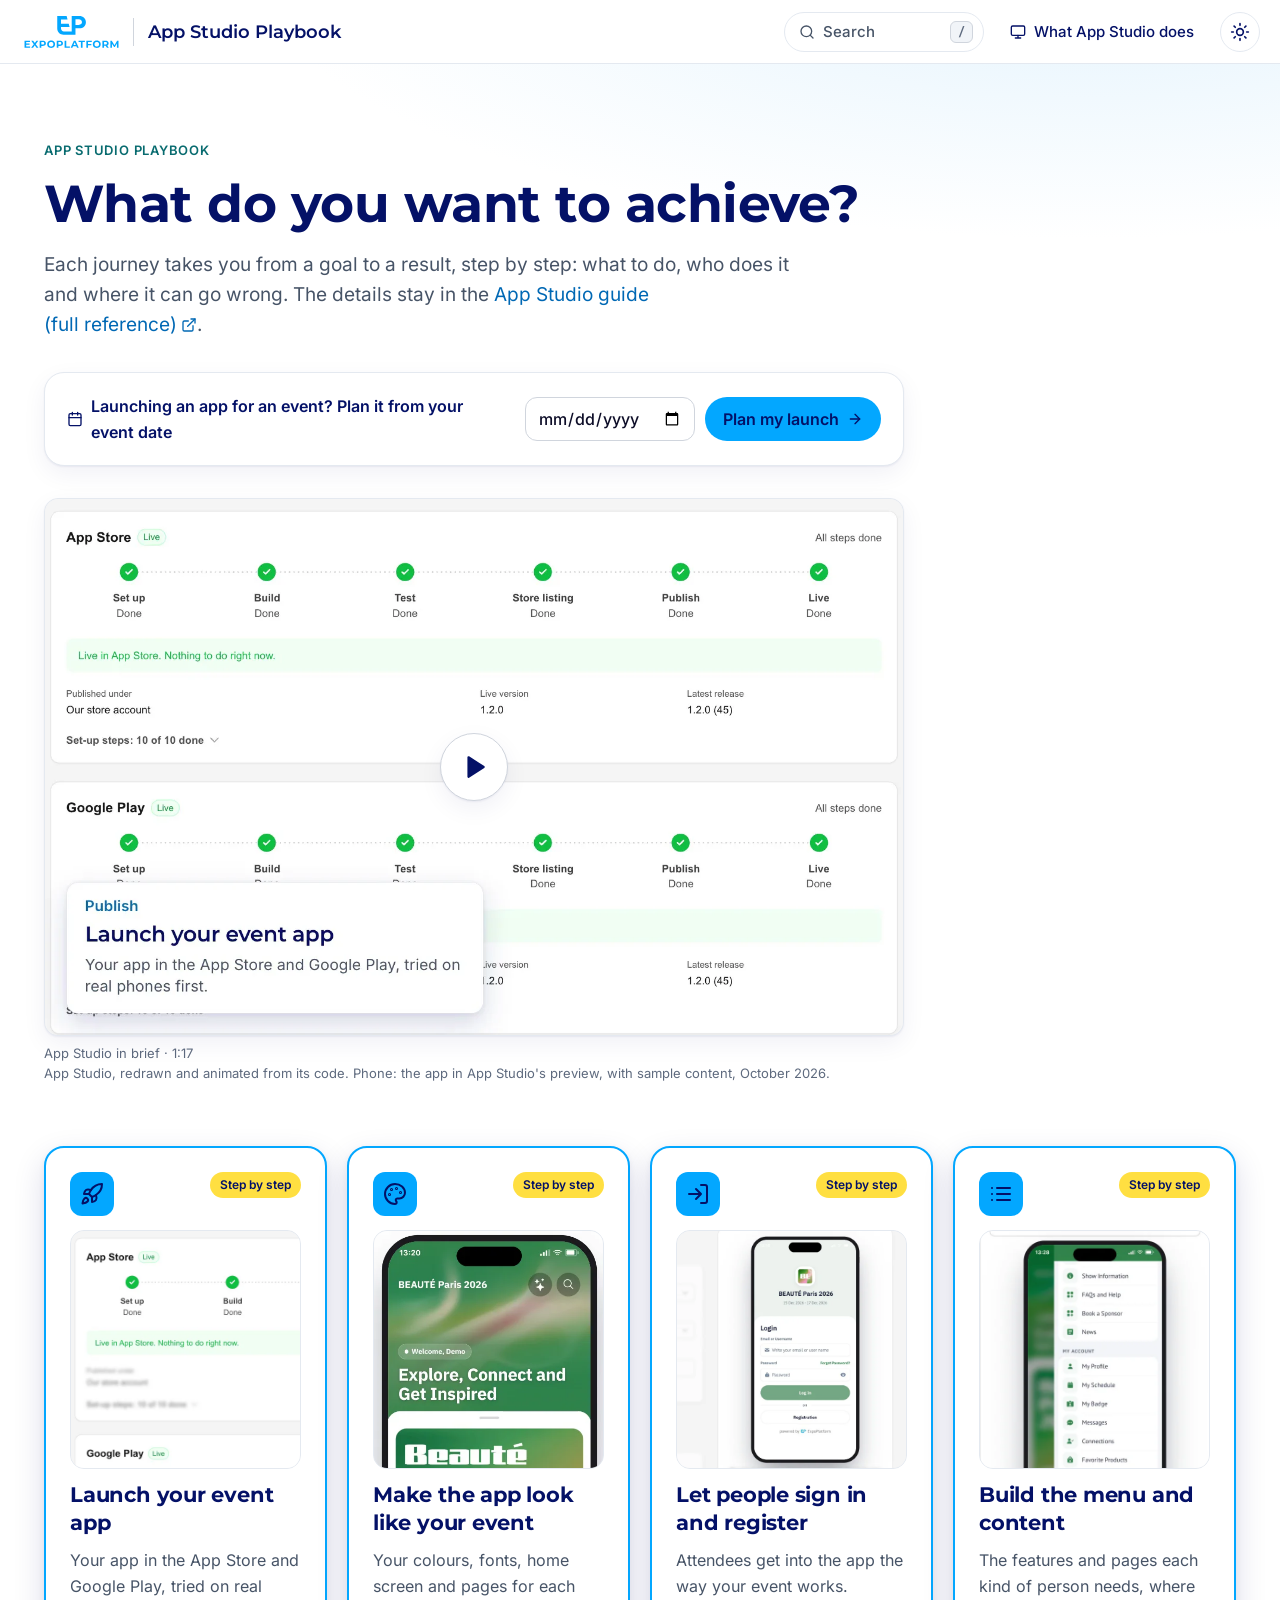
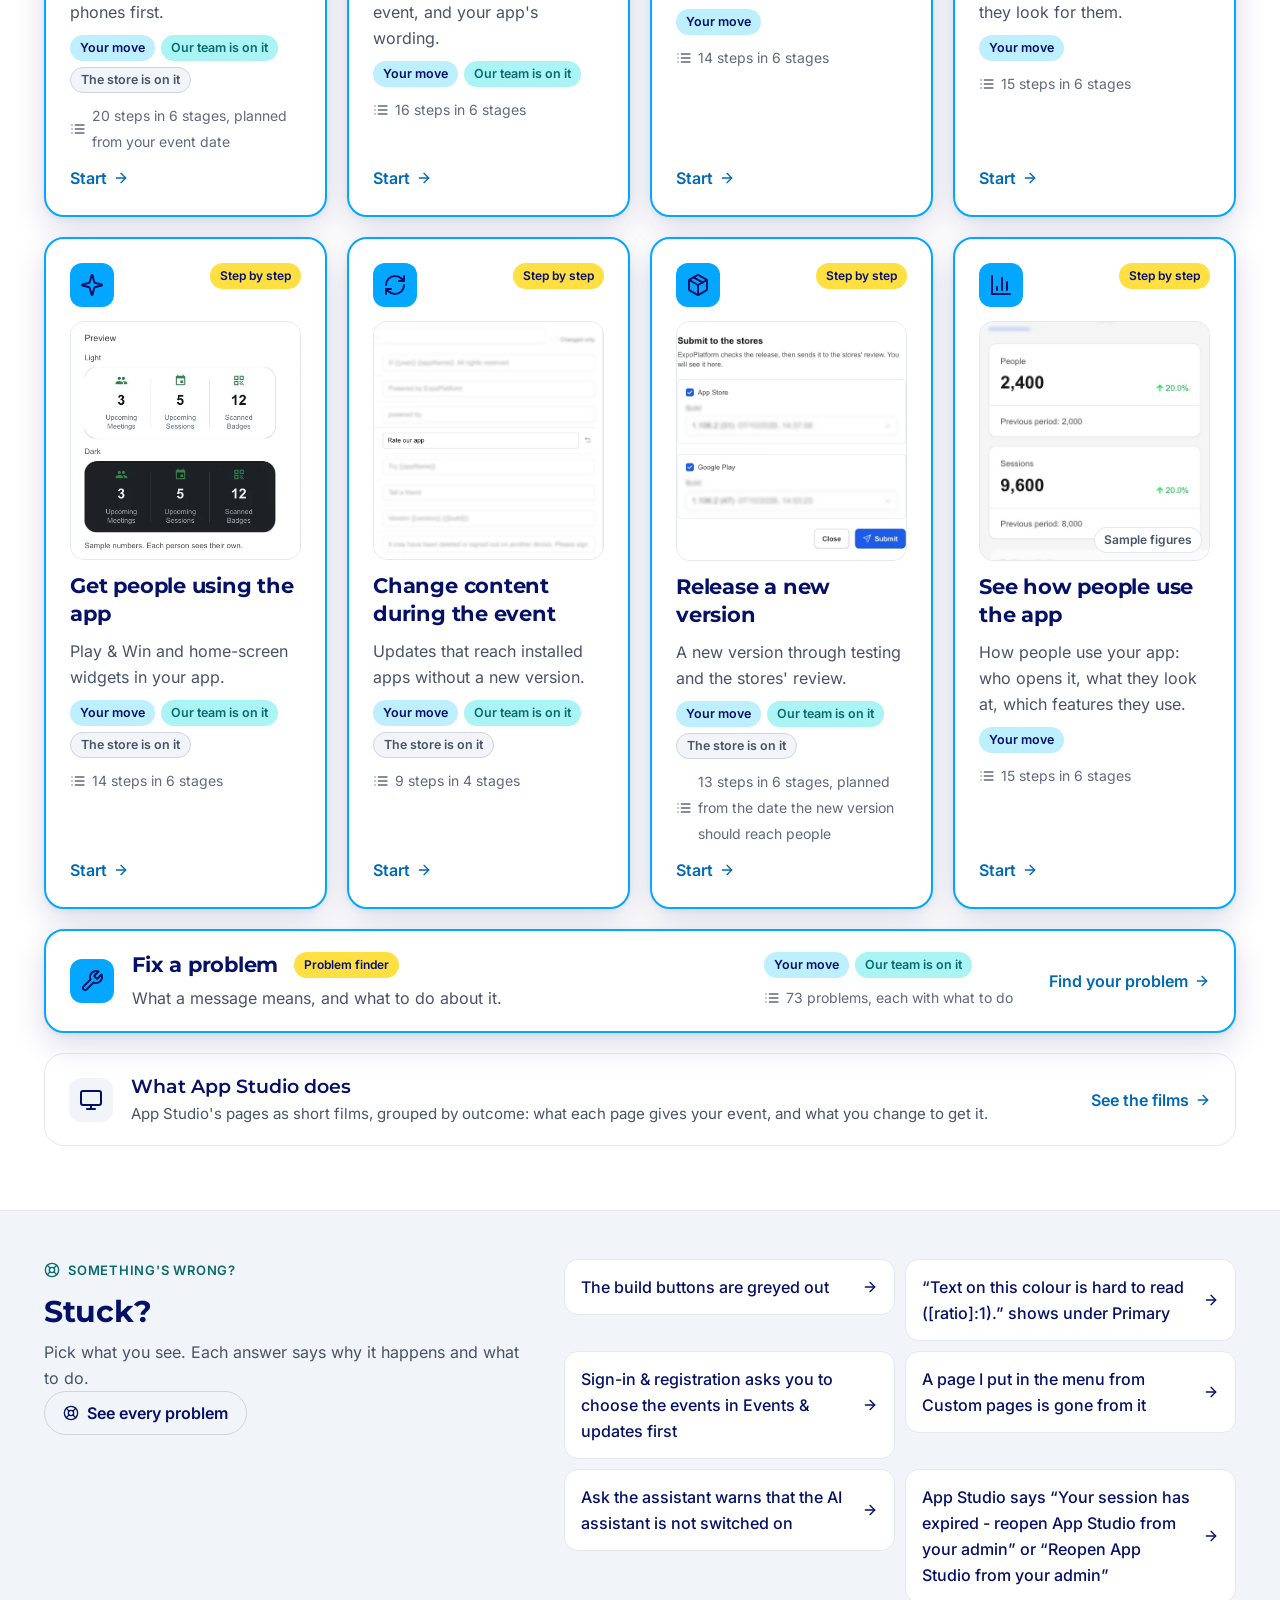
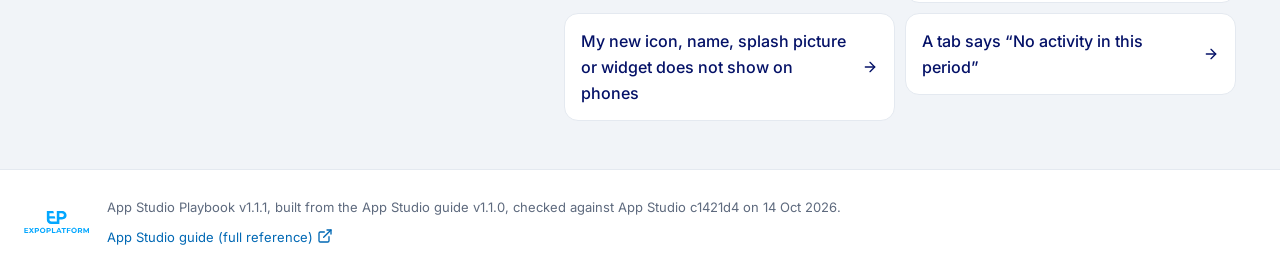
==== commit 605beb91: "App Studio Playbook v1.1.1, built from the App Studio guide v1.1.0 (App Studio c1421d4) Co-Authored-" ====
--- a/index.html
+++ b/index.html
@@ -13,8 +13,8 @@
 <path d="M124.497 47.8142L122.408 44.7976H120.103V47.8142H117.597V36.9856H122.284C123.244 36.9856 124.074 37.1454 124.775 37.4651C125.487 37.7848 126.033 38.2386 126.415 38.8264C126.796 39.4143 126.987 40.1104 126.987 40.9148C126.987 41.7192 126.791 42.4153 126.399 43.0032C126.018 43.5807 125.471 44.0242 124.76 44.3335L127.188 47.8142H124.497ZM124.45 40.9148C124.45 40.3063 124.254 39.8423 123.862 39.5225C123.47 39.1925 122.898 39.0275 122.145 39.0275H120.103V42.8021H122.145C122.898 42.8021 123.47 42.6371 123.862 42.307C124.254 41.977 124.45 41.513 124.45 40.9148Z" fill="#03A7FF"/>
 <path d="M139.446 47.8142L139.43 41.317L136.243 46.6694H135.114L131.943 41.4562V47.8142H129.591V36.9856H131.664L135.717 43.7148L139.708 36.9856H141.766L141.797 47.8142H139.446Z" fill="#03A7FF"/>
 </svg>
-</span><span class="divider"></span><span class="product">App Studio Playbook</span></a><span class="pb-flex"></span><button class="pb-search-btn" type="button" data-search aria-label="Search the playbook"><svg class="i s16" viewBox="0 0 24 24" aria-hidden="true"><circle cx="11" cy="11" r="8"/><path d="m21 21-4.3-4.3"/></svg><span>Search</span><kbd>/</kbd></button><a class="pb-toplink pb-studio-link" href="app-studio/index.html"><svg class="i s16" viewBox="0 0 24 24" aria-hidden="true"><rect width="20" height="14" x="2" y="3" rx="2"/><path d="M8 21h8M12 17v4"/></svg><span>What App Studio does</span></a><a class="pb-toplink" href="https://ajayexpop.github.io/appbuilder/"><svg class="i s16" viewBox="0 0 24 24" aria-hidden="true"><path d="M4 19.5v-15A2.5 2.5 0 0 1 6.5 2H20v20H6.5a2.5 2.5 0 0 1 0-5H20"/></svg><span>The full guide</span></a><button class="pb-theme" type="button" aria-label="Switch between light and dark"><svg class="i sun" viewBox="0 0 24 24" aria-hidden="true"><circle cx="12" cy="12" r="4"/><path d="M12 2v2M12 20v2M4.93 4.93l1.41 1.41M17.66 17.66l1.41 1.41M2 12h2M20 12h2M6.34 17.66l-1.41 1.41M19.07 4.93l-1.41 1.41"/></svg><svg class="i moon" viewBox="0 0 24 24" aria-hidden="true"><path d="M12 3a6 6 0 0 0 9 9 9 9 0 1 1-9-9Z"/></svg></button></header><main id="main">
-<section class="pb-hero-home has-brief"><div class="pb-wrap"><div class="pb-hero-text"><span class="eyebrow">App Studio Playbook</span><h1>What do you want to achieve?</h1><p class="lead">Each journey takes you from a goal to a result, step by step: what to do, who does it and where it can go wrong. The details stay in <a href="https://ajayexpop.github.io/appbuilder/">the full guide</a>.</p>
+</span><span class="divider"></span><span class="product">App Studio Playbook</span></a><span class="pb-flex"></span><button class="pb-search-btn" type="button" data-search aria-label="Search the playbook"><svg class="i s16" viewBox="0 0 24 24" aria-hidden="true"><circle cx="11" cy="11" r="8"/><path d="m21 21-4.3-4.3"/></svg><span>Search</span><kbd>/</kbd></button><a class="pb-toplink pb-studio-link" href="app-studio/index.html"><svg class="i s16" viewBox="0 0 24 24" aria-hidden="true"><rect width="20" height="14" x="2" y="3" rx="2"/><path d="M8 21h8M12 17v4"/></svg><span>What App Studio does</span></a><button class="pb-theme" type="button" aria-label="Switch between light and dark"><svg class="i sun" viewBox="0 0 24 24" aria-hidden="true"><circle cx="12" cy="12" r="4"/><path d="M12 2v2M12 20v2M4.93 4.93l1.41 1.41M17.66 17.66l1.41 1.41M2 12h2M20 12h2M6.34 17.66l-1.41 1.41M19.07 4.93l-1.41 1.41"/></svg><svg class="i moon" viewBox="0 0 24 24" aria-hidden="true"><path d="M12 3a6 6 0 0 0 9 9 9 9 0 1 1-9-9Z"/></svg></button></header><main id="main">
+<section class="pb-hero-home has-brief"><div class="pb-wrap"><div class="pb-hero-text"><span class="eyebrow">App Studio Playbook</span><h1>What do you want to achieve?</h1><p class="lead">Each journey takes you from a goal to a result, step by step: what to do, who does it and where it can go wrong. The details stay in the <a class="pb-newtab" href="https://ajayexpop.github.io/appbuilder/" target="_blank" rel="noopener">App Studio guide <span class="pb-nw">(full reference)<svg class="i s16" viewBox="0 0 24 24" aria-hidden="true"><path d="M15 3h6v6"/><path d="M10 14 21 3"/><path d="M18 13v6a2 2 0 0 1-2 2H5a2 2 0 0 1-2-2V8a2 2 0 0 1 2-2h6"/></svg></span><span class="sr"> (opens in a new tab)</span></a>.</p>
 <form class="pb-quickplan" action="launch/index.html#plan" method="get"><label for="qp-date"><svg class="i s16" viewBox="0 0 24 24" aria-hidden="true"><rect width="18" height="18" x="3" y="4" rx="2"/><path d="M16 2v4M8 2v4M3 10h18"/></svg> Launching an app for an event? Plan it from your event date</label><div><input id="qp-date" name="event" type="date" required><button type="submit">Plan my launch <svg class="i s16" viewBox="0 0 24 24" aria-hidden="true"><path d="M5 12h14"/><path d="m12 5 7 7-7 7"/></svg></button></div></form></div><div class="pb-brief"><figure class="vis vis-film film-brief" data-film="brief" data-name="App Studio in brief" data-click style="--ar:0.625" data-src-light="films/brief-light.mp4" data-src-dark="films/brief-dark.mp4"><div class="vis-frame film" style="aspect-ratio:1440 / 900"><img class="shot-light" src="films/brief-light.webp" alt="" loading="lazy" width="1440" height="900"><img class="shot-dark" src="films/brief-dark.webp" alt="" loading="lazy" width="1440" height="900"><video muted playsinline preload="none" width="1440" height="900" aria-label="App Studio in brief"></video></div><figcaption><span class="film-cap"><span>App Studio in brief · 1:17</span><span>App Studio, redrawn and animated from its code. Phone: the app in App Studio's preview, with sample content, October 2026.</span></span><span class="film-ctl"><button class="film-btn" type="button" aria-label="Play: App Studio in brief" title="Play"><svg class="i s16 i-play" viewBox="0 0 24 24" aria-hidden="true"><polygon points="6 3 20 12 6 21 6 3"/></svg><svg class="i s16 i-pause" viewBox="0 0 24 24" aria-hidden="true"><rect x="6" y="5" width="4" height="14" rx="1"/><rect x="14" y="5" width="4" height="14" rx="1"/></svg></button></span></figcaption></figure></div></div></section>
 <section class="pb-wrap pb-outcomes" aria-labelledby="outcomes-h"><h2 class="sr" id="outcomes-h">Outcomes</h2><div class="oc-grid oc-all-pics"><a class="oc oc-live oc-has-pic" href="launch/index.html"><span class="oc-icon"><svg class="i s24" viewBox="0 0 24 24" aria-hidden="true"><path d="M4.5 16.5c-1.5 1.26-2 5-2 5s3.74-.5 5-2c.71-.84.7-2.13-.09-2.91a2.18 2.18 0 0 0-2.91-.09z"/><path d="m12 15-3-3a22 22 0 0 1 2-3.95A12.88 12.88 0 0 1 22 2c0 2.72-.78 7.5-6 11a22.35 22.35 0 0 1-4 2z"/><path d="M9 12H4s.55-3.03 2-4c1.62-1.08 5 0 5 0M12 15v5s3.03-.55 4-2c1.08-1.62 0-5 0-5"/></svg></span><span class="oc-pic" style="aspect-ratio:528 / 548"><img class="pic-light" src="films/launch-card-light.webp" alt="" loading="lazy" width="528" height="548"><img class="pic-dark" src="films/launch-card-dark.webp" alt="" loading="lazy" width="528" height="548"></span><span class="oc-tag">Step by step</span><h3>Launch your event app</h3><p>Your app in the App Store and Google Play, tried on real phones first.</p><span class="oc-who"><span class="owner own-you">Your move</span><span class="owner own-team">Our team is on it</span><span class="owner own-store">The store is on it</span></span><span class="oc-size"><svg class="i s16" viewBox="0 0 24 24" aria-hidden="true"><path d="M8 6h13M8 12h13M8 18h13M3 6h.01M3 12h.01M3 18h.01"/></svg> 20 steps in 6 stages, planned from your event date</span><span class="oc-go">Start <svg class="i s16" viewBox="0 0 24 24" aria-hidden="true"><path d="M5 12h14"/><path d="m12 5 7 7-7 7"/></svg></span></a><a class="oc oc-live oc-has-pic" href="look/index.html"><span class="oc-icon"><svg class="i s24" viewBox="0 0 24 24" aria-hidden="true"><circle cx="13.5" cy="6.5" r=".5"/><circle cx="17.5" cy="10.5" r=".5"/><circle cx="8.5" cy="7.5" r=".5"/><circle cx="6.5" cy="12.5" r=".5"/><path d="M12 2C6.5 2 2 6.5 2 12s4.5 10 10 10c.93 0 1.65-.75 1.65-1.69 0-.44-.18-.84-.44-1.13-.29-.29-.44-.65-.44-1.13a1.64 1.64 0 0 1 1.67-1.67h2c3.05 0 5.55-2.5 5.55-5.55C21.97 6.01 17.46 2 12 2z"/></svg></span><span class="oc-pic" style="aspect-ratio:440 / 456"><img class="pic-light" src="films/look-card-light.webp" alt="" loading="lazy" width="440" height="456"><img class="pic-dark" src="films/look-card-dark.webp" alt="" loading="lazy" width="440" height="456"></span><span class="oc-tag">Step by step</span><h3>Make the app look like your event</h3><p>Your colours, fonts, home screen and pages for each event, and your app's wording.</p><span class="oc-who"><span class="owner own-you">Your move</span><span class="owner own-team">Our team is on it</span></span><span class="oc-size"><svg class="i s16" viewBox="0 0 24 24" aria-hidden="true"><path d="M8 6h13M8 12h13M8 18h13M3 6h.01M3 12h.01M3 18h.01"/></svg> 16 steps in 6 stages</span><span class="oc-go">Start <svg class="i s16" viewBox="0 0 24 24" aria-hidden="true"><path d="M5 12h14"/><path d="m12 5 7 7-7 7"/></svg></span></a><a class="oc oc-live oc-has-pic" href="sign-in/index.html"><span class="oc-icon"><svg class="i s24" viewBox="0 0 24 24" aria-hidden="true"><path d="M15 3h4a2 2 0 0 1 2 2v14a2 2 0 0 1-2 2h-4"/><path d="m10 17 5-5-5-5M15 12H3"/></svg></span><span class="oc-pic" style="aspect-ratio:634 / 658"><img class="pic-light" src="films/sign-in-card-light.webp" alt="" loading="lazy" width="634" height="658"><img class="pic-dark" src="films/sign-in-card-dark.webp" alt="" loading="lazy" width="634" height="658"></span><span class="oc-tag">Step by step</span><h3>Let people sign in and register</h3><p>Attendees get into the app the way your event works.</p><span class="oc-who"><span class="owner own-you">Your move</span></span><span class="oc-size"><svg class="i s16" viewBox="0 0 24 24" aria-hidden="true"><path d="M8 6h13M8 12h13M8 18h13M3 6h.01M3 12h.01M3 18h.01"/></svg> 14 steps in 6 stages</span><span class="oc-go">Start <svg class="i s16" viewBox="0 0 24 24" aria-hidden="true"><path d="M5 12h14"/><path d="m12 5 7 7-7 7"/></svg></span></a><a class="oc oc-live oc-has-pic" href="menu/index.html"><span class="oc-icon"><svg class="i s24" viewBox="0 0 24 24" aria-hidden="true"><path d="M8 6h13M8 12h13M8 18h13M3 6h.01M3 12h.01M3 18h.01"/></svg></span><span class="oc-pic" style="aspect-ratio:498 / 516"><img class="pic-light" src="films/menu-card-light.webp" alt="" loading="lazy" width="498" height="516"><img class="pic-dark" src="films/menu-card-dark.webp" alt="" loading="lazy" width="498" height="516"></span><span class="oc-tag">Step by step</span><h3>Build the menu and content</h3><p>The features and pages each kind of person needs, where they look for them.</p><span class="oc-who"><span class="owner own-you">Your move</span></span><span class="oc-size"><svg class="i s16" viewBox="0 0 24 24" aria-hidden="true"><path d="M8 6h13M8 12h13M8 18h13M3 6h.01M3 12h.01M3 18h.01"/></svg> 15 steps in 6 stages</span><span class="oc-go">Start <svg class="i s16" viewBox="0 0 24 24" aria-hidden="true"><path d="M5 12h14"/><path d="m12 5 7 7-7 7"/></svg></span></a><a class="oc oc-live oc-has-pic" href="engage/index.html"><span class="oc-icon"><svg class="i s24" viewBox="0 0 24 24" aria-hidden="true"><path d="M9.94 15.5A2 2 0 0 0 8.5 14.06l-6.14-1.58a.5.5 0 0 1 0-.96L8.5 9.94A2 2 0 0 0 9.94 8.5l1.58-6.14a.5.5 0 0 1 .96 0L14.06 8.5A2 2 0 0 0 15.5 9.94l6.14 1.58a.5.5 0 0 1 0 .96L15.5 14.06a2 2 0 0 0-1.44 1.44l-1.58 6.14a.5.5 0 0 1-.96 0z"/></svg></span><span class="oc-pic" style="aspect-ratio:442 / 458"><img class="pic-light" src="films/engage-card-light.webp" alt="" loading="lazy" width="442" height="458"><img class="pic-dark" src="films/engage-card-dark.webp" alt="" loading="lazy" width="442" height="458"></span><span class="oc-tag">Step by step</span><h3>Get people using the app</h3><p>Play &amp; Win and home-screen widgets in your app.</p><span class="oc-who"><span class="owner own-you">Your move</span><span class="owner own-team">Our team is on it</span><span class="owner own-store">The store is on it</span></span><span class="oc-size"><svg class="i s16" viewBox="0 0 24 24" aria-hidden="true"><path d="M8 6h13M8 12h13M8 18h13M3 6h.01M3 12h.01M3 18h.01"/></svg> 14 steps in 6 stages</span><span class="oc-go">Start <svg class="i s16" viewBox="0 0 24 24" aria-hidden="true"><path d="M5 12h14"/><path d="m12 5 7 7-7 7"/></svg></span></a><a class="oc oc-live oc-has-pic" href="live/index.html"><span class="oc-icon"><svg class="i s24" viewBox="0 0 24 24" aria-hidden="true"><path d="M3 12a9 9 0 0 1 9-9 9.75 9.75 0 0 1 6.74 2.74L21 8"/><path d="M21 3v5h-5M21 12a9 9 0 0 1-9 9 9.75 9.75 0 0 1-6.74-2.74L3 16"/><path d="M8 16H3v5"/></svg></span><span class="oc-pic" style="aspect-ratio:728 / 754"><img class="pic-light" src="films/live-card-light.webp" alt="" loading="lazy" width="728" height="754"><img class="pic-dark" src="films/live-card-dark.webp" alt="" loading="lazy" width="728" height="754"></span><span class="oc-tag">Step by step</span><h3>Change content during the event</h3><p>Updates that reach installed apps without a new version.</p><span class="oc-who"><span class="owner own-you">Your move</span><span class="owner own-team">Our team is on it</span><span class="owner own-store">The store is on it</span></span><span class="oc-size"><svg class="i s16" viewBox="0 0 24 24" aria-hidden="true"><path d="M8 6h13M8 12h13M8 18h13M3 6h.01M3 12h.01M3 18h.01"/></svg> 9 steps in 4 stages</span><span class="oc-go">Start <svg class="i s16" viewBox="0 0 24 24" aria-hidden="true"><path d="M5 12h14"/><path d="m12 5 7 7-7 7"/></svg></span></a><a class="oc oc-live oc-has-pic" href="update/index.html"><span class="oc-icon"><svg class="i s24" viewBox="0 0 24 24" aria-hidden="true"><path d="m7.5 4.27 9 5.15M21 8a2 2 0 0 0-1-1.73l-7-4a2 2 0 0 0-2 0l-7 4A2 2 0 0 0 3 8v8a2 2 0 0 0 1 1.73l7 4a2 2 0 0 0 2 0l7-4A2 2 0 0 0 21 16Z"/><path d="m3.3 7 8.7 5 8.7-5M12 22V12"/></svg></span><span class="oc-pic" style="aspect-ratio:570 / 592"><img class="pic-light" src="films/update-card-light.webp" alt="" loading="lazy" width="570" height="592"><img class="pic-dark" src="films/update-card-dark.webp" alt="" loading="lazy" width="570" height="592"></span><span class="oc-tag">Step by step</span><h3>Release a new version</h3><p>A new version through testing and the stores' review.</p><span class="oc-who"><span class="owner own-you">Your move</span><span class="owner own-team">Our team is on it</span><span class="owner own-store">The store is on it</span></span><span class="oc-size"><svg class="i s16" viewBox="0 0 24 24" aria-hidden="true"><path d="M8 6h13M8 12h13M8 18h13M3 6h.01M3 12h.01M3 18h.01"/></svg> 13 steps in 6 stages, planned from the date the new version should reach people</span><span class="oc-go">Start <svg class="i s16" viewBox="0 0 24 24" aria-hidden="true"><path d="M5 12h14"/><path d="m12 5 7 7-7 7"/></svg></span></a><a class="oc oc-live oc-has-pic" href="measure/index.html"><span class="oc-icon"><svg class="i s24" viewBox="0 0 24 24" aria-hidden="true"><path d="M3 3v18h18M18 17V9M13 17V5M8 17v-3"/></svg></span><span class="oc-pic" style="aspect-ratio:480 / 498"><img class="pic-light" src="films/measure-card-light.webp" alt="" loading="lazy" width="480" height="498"><img class="pic-dark" src="films/measure-card-dark.webp" alt="" loading="lazy" width="480" height="498"><span class="oc-mark">Sample figures</span></span><span class="oc-tag">Step by step</span><h3>See how people use the app</h3><p>How people use your app: who opens it, what they look at, which features they use.</p><span class="oc-who"><span class="owner own-you">Your move</span></span><span class="oc-size"><svg class="i s16" viewBox="0 0 24 24" aria-hidden="true"><path d="M8 6h13M8 12h13M8 18h13M3 6h.01M3 12h.01M3 18h.01"/></svg> 15 steps in 6 stages</span><span class="oc-go">Start <svg class="i s16" viewBox="0 0 24 24" aria-hidden="true"><path d="M5 12h14"/><path d="m12 5 7 7-7 7"/></svg></span></a><a class="oc oc-live oc-strip" href="fix/index.html"><span class="oc-icon"><svg class="i s24" viewBox="0 0 24 24" aria-hidden="true"><path d="M14.7 6.3a1 1 0 0 0 0 1.4l1.6 1.6a1 1 0 0 0 1.4 0l3.77-3.77a6 6 0 0 1-7.94 7.94l-6.91 6.91a2.12 2.12 0 0 1-3-3l6.91-6.91a6 6 0 0 1 7.94-7.94l-3.76 3.76z"/></svg></span><span class="oc-tag">Problem finder</span><h3>Fix a problem</h3><p>What a message means, and what to do about it.</p><span class="oc-who"><span class="owner own-you">Your move</span><span class="owner own-team">Our team is on it</span></span><span class="oc-size"><svg class="i s16" viewBox="0 0 24 24" aria-hidden="true"><path d="M8 6h13M8 12h13M8 18h13M3 6h.01M3 12h.01M3 18h.01"/></svg> 73 problems, each with what to do</span><span class="oc-go">Find your problem <svg class="i s16" viewBox="0 0 24 24" aria-hidden="true"><path d="M5 12h14"/><path d="m12 5 7 7-7 7"/></svg></span></a></div><a class="studio-card" href="app-studio/index.html"><span class="oc-icon"><svg class="i s24" viewBox="0 0 24 24" aria-hidden="true"><rect width="20" height="14" x="2" y="3" rx="2"/><path d="M8 21h8M12 17v4"/></svg></span><span class="sc-text"><strong>What App Studio does</strong><span>App Studio's pages as short films, grouped by outcome: what each page gives your event, and what you change to get it.</span></span><span class="oc-go">See the films <svg class="i s16" viewBox="0 0 24 24" aria-hidden="true"><path d="M5 12h14"/><path d="m12 5 7 7-7 7"/></svg></span></a></section><section class="pb-band"><div class="pb-wrap pb-sym-home"><div><span class="eyebrow"><svg class="i s16" viewBox="0 0 24 24" aria-hidden="true"><circle cx="12" cy="12" r="10"/><path d="m4.93 4.93 4.24 4.24M14.83 9.17l4.24-4.24M14.83 14.83l4.24 4.24M9.17 14.83l-4.24 4.24"/><circle cx="12" cy="12" r="4"/></svg> Something's wrong?</span><h2>Stuck?</h2><p>Pick what you see. Each answer says why it happens and what to do.</p><p><a class="btn-ghost" href="fix/index.html#help"><svg class="i s16" viewBox="0 0 24 24" aria-hidden="true"><circle cx="12" cy="12" r="10"/><path d="m4.93 4.93 4.24 4.24M14.83 9.17l4.24-4.24M14.83 14.83l4.24 4.24M9.17 14.83l-4.24 4.24"/><circle cx="12" cy="12" r="4"/></svg> See every problem</a></p></div><ul class="sym-quick"><li><a href="launch/index.html#sym-1">The build buttons are greyed out <svg class="i s16" viewBox="0 0 24 24" aria-hidden="true"><path d="M5 12h14"/><path d="m12 5 7 7-7 7"/></svg></a></li><li><a href="look/index.html#sym-1">“Text on this colour is hard to read ([ratio]:1).” shows under Primary <svg class="i s16" viewBox="0 0 24 24" aria-hidden="true"><path d="M5 12h14"/><path d="m12 5 7 7-7 7"/></svg></a></li><li><a href="sign-in/index.html#sym-1">Sign-in &amp; registration asks you to choose the events in Events &amp; updates first <svg class="i s16" viewBox="0 0 24 24" aria-hidden="true"><path d="M5 12h14"/><path d="m12 5 7 7-7 7"/></svg></a></li><li><a href="menu/index.html#sym-1">A page I put in the menu from Custom pages is gone from it <svg class="i s16" viewBox="0 0 24 24" aria-hidden="true"><path d="M5 12h14"/><path d="m12 5 7 7-7 7"/></svg></a></li><li><a href="engage/index.html#sym-1">Ask the assistant warns that the AI assistant is not switched on <svg class="i s16" viewBox="0 0 24 24" aria-hidden="true"><path d="M5 12h14"/><path d="m12 5 7 7-7 7"/></svg></a></li><li><a href="live/index.html#sym-1">App Studio says “Your session has expired - reopen App Studio from your admin” or “Reopen App Studio from your admin” <svg class="i s16" viewBox="0 0 24 24" aria-hidden="true"><path d="M5 12h14"/><path d="m12 5 7 7-7 7"/></svg></a></li><li><a href="update/index.html#sym-1">My new icon, name, splash picture or widget does not show on phones <svg class="i s16" viewBox="0 0 24 24" aria-hidden="true"><path d="M5 12h14"/><path d="m12 5 7 7-7 7"/></svg></a></li><li><a href="measure/index.html#sym-1">A tab says “No activity in this period” <svg class="i s16" viewBox="0 0 24 24" aria-hidden="true"><path d="M5 12h14"/><path d="m12 5 7 7-7 7"/></svg></a></li></ul></div></section>
 </main><footer class="pb-foot"><div class="pb-wrap"><span class="logo"><svg width="142" height="48" viewBox="0 0 142 48" fill="none" xmlns="http://www.w3.org/2000/svg">
@@ -32,4 +32,4 @@
 <path d="M124.497 47.8142L122.408 44.7976H120.103V47.8142H117.597V36.9856H122.284C123.244 36.9856 124.074 37.1454 124.775 37.4651C125.487 37.7848 126.033 38.2386 126.415 38.8264C126.796 39.4143 126.987 40.1104 126.987 40.9148C126.987 41.7192 126.791 42.4153 126.399 43.0032C126.018 43.5807 125.471 44.0242 124.76 44.3335L127.188 47.8142H124.497ZM124.45 40.9148C124.45 40.3063 124.254 39.8423 123.862 39.5225C123.47 39.1925 122.898 39.0275 122.145 39.0275H120.103V42.8021H122.145C122.898 42.8021 123.47 42.6371 123.862 42.307C124.254 41.977 124.45 41.513 124.45 40.9148Z" fill="#03A7FF"/>
 <path d="M139.446 47.8142L139.43 41.317L136.243 46.6694H135.114L131.943 41.4562V47.8142H129.591V36.9856H131.664L135.717 43.7148L139.708 36.9856H141.766L141.797 47.8142H139.446Z" fill="#03A7FF"/>
 </svg>
-</span><span>App Studio Playbook v1.1.0, built from the App Studio guide v1.1.0, checked against App Studio c1421d4 on 14 Oct 2026. Every step points to the guide page it comes from.</span></div></footer><div class="pb-search" id="search" hidden role="dialog" aria-modal="true" aria-label="Search the playbook"><div class="ps-panel"><div class="ps-box"><svg class="i s16" viewBox="0 0 24 24" aria-hidden="true"><circle cx="11" cy="11" r="8"/><path d="m21 21-4.3-4.3"/></svg><input type="search" id="ps-q" placeholder="Search steps, problems and journeys" autocomplete="off" aria-controls="ps-results"><button class="ps-close" type="button" aria-label="Close search"><svg class="i s16" viewBox="0 0 24 24" aria-hidden="true"><path d="M18 6 6 18M6 6l12 12"/></svg></button></div><ol class="ps-results" id="ps-results" aria-live="polite"></ol><p class="ps-hint">Words from a step or a problem, such as <em>build</em>, <em>widget</em> or <em>greyed out</em>.</p></div></div><script src="assets/search-index.js"></script><script src="assets/playbook.js"></script></body></html>+</span><span>App Studio Playbook v1.1.1, built from the App Studio guide v1.1.0, checked against App Studio c1421d4 on 14 Oct 2026.<a class="pb-guide" href="https://ajayexpop.github.io/appbuilder/" target="_blank" rel="noopener">App Studio guide <span class="pb-nw">(full reference)<svg class="i s16" viewBox="0 0 24 24" aria-hidden="true"><path d="M15 3h6v6"/><path d="M10 14 21 3"/><path d="M18 13v6a2 2 0 0 1-2 2H5a2 2 0 0 1-2-2V8a2 2 0 0 1 2-2h6"/></svg></span><span class="sr"> (opens in a new tab)</span></a></span></div></footer><div class="pb-search" id="search" hidden role="dialog" aria-modal="true" aria-label="Search the playbook"><div class="ps-panel"><div class="ps-box"><svg class="i s16" viewBox="0 0 24 24" aria-hidden="true"><circle cx="11" cy="11" r="8"/><path d="m21 21-4.3-4.3"/></svg><input type="search" id="ps-q" placeholder="Search steps, problems and journeys" autocomplete="off" aria-controls="ps-results"><button class="ps-close" type="button" aria-label="Close search"><svg class="i s16" viewBox="0 0 24 24" aria-hidden="true"><path d="M18 6 6 18M6 6l12 12"/></svg></button></div><ol class="ps-results" id="ps-results" aria-live="polite"></ol><p class="ps-hint">Words from a step or a problem, such as <em>build</em>, <em>widget</em> or <em>greyed out</em>.</p></div></div><script src="assets/search-index.js"></script><script src="assets/playbook.js"></script></body></html>
--- a/assets/playbook.css
+++ b/assets/playbook.css
@@ -428,6 +428,11 @@
 .pb-foot .pb-wrap { display: flex; align-items: center; gap: 18px; max-width: 1320px; }
 .pb-foot .logo svg { height: 22px; }
 
+.pb-foot .pb-guide { display: flex; width: fit-content; align-items: center; gap: 4px; margin-top: 4px; }
+
+.pb-nw { white-space: nowrap; }
+.pb-nw svg { vertical-align: -2px; margin-left: 4px; }
+
 .pb-player { position: fixed; inset: 0; z-index: 100; background: var(--bg); display: grid; grid-template-rows: auto auto 1fr auto; }
 .pb-player[hidden] { display: none; }
 .py-top { display: flex; align-items: center; gap: 16px; height: 60px; padding: 0 20px 0 28px; border-bottom: 1px solid var(--line); }
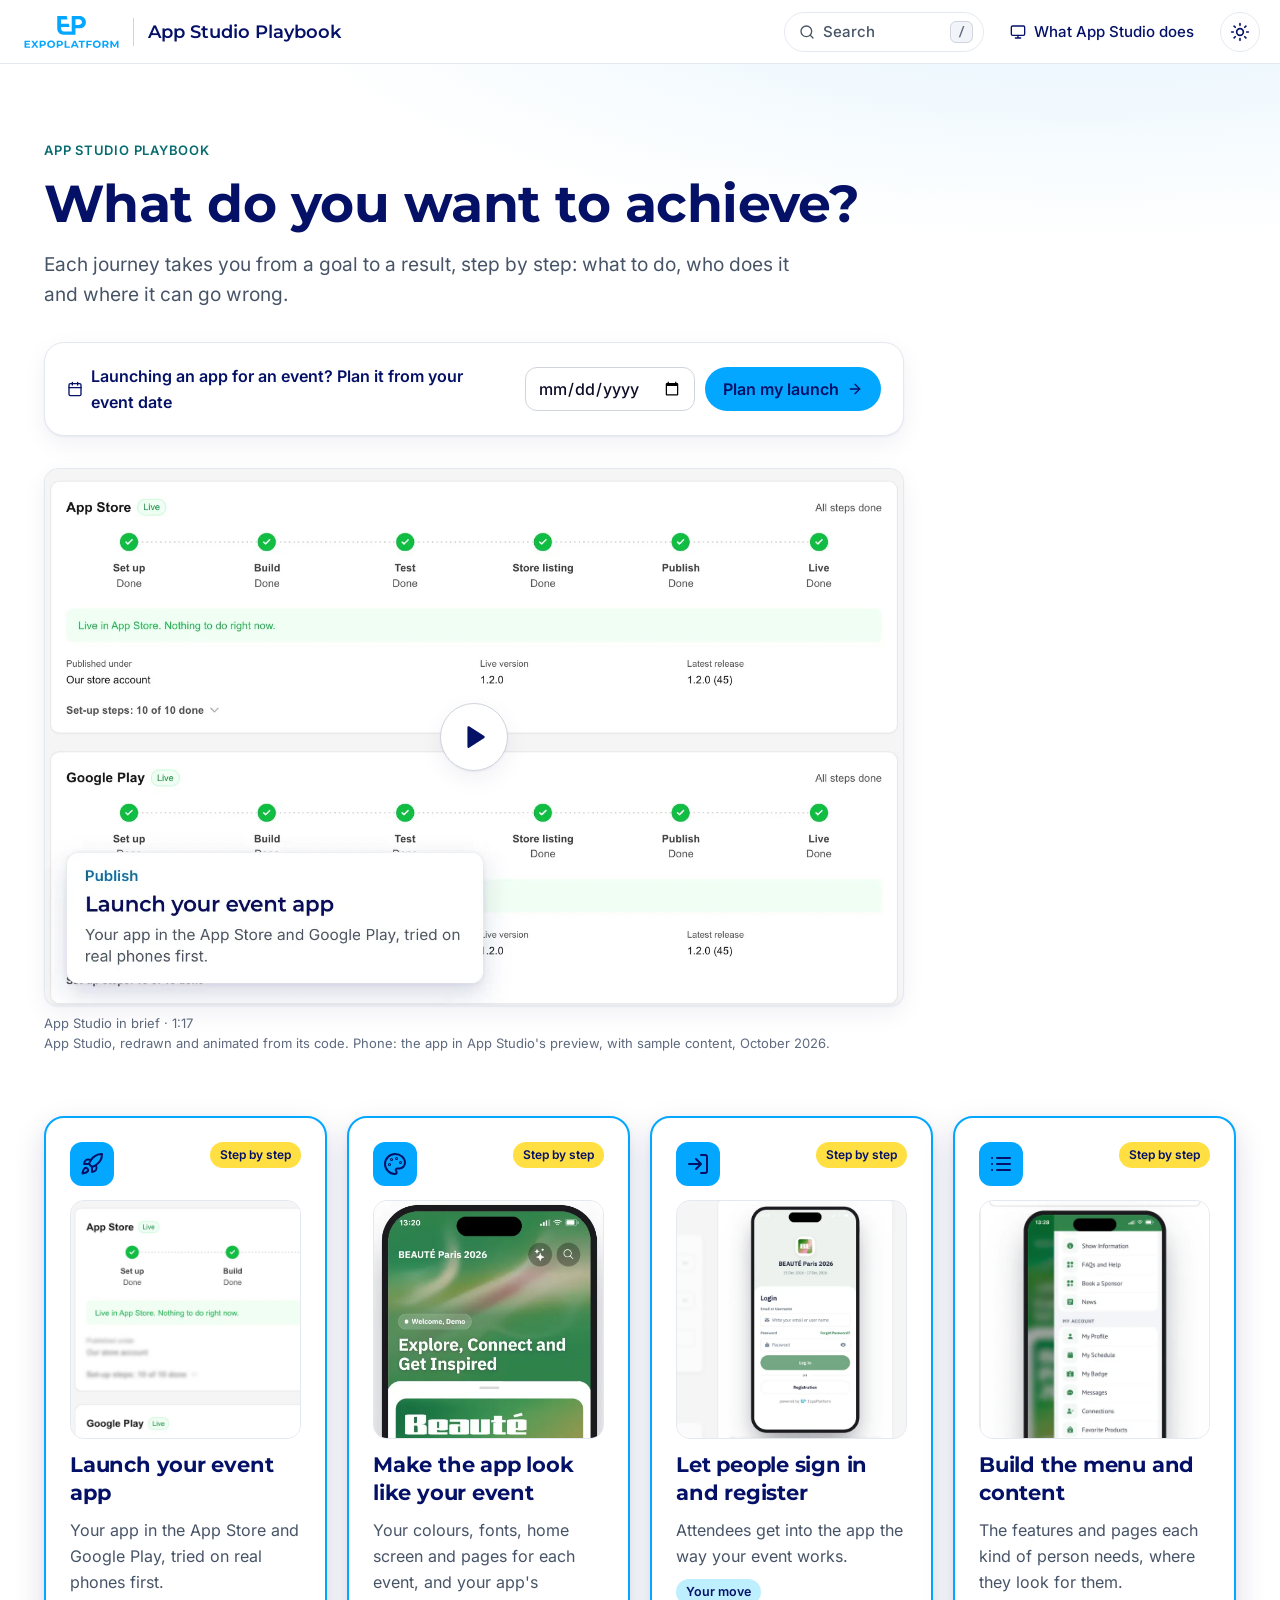
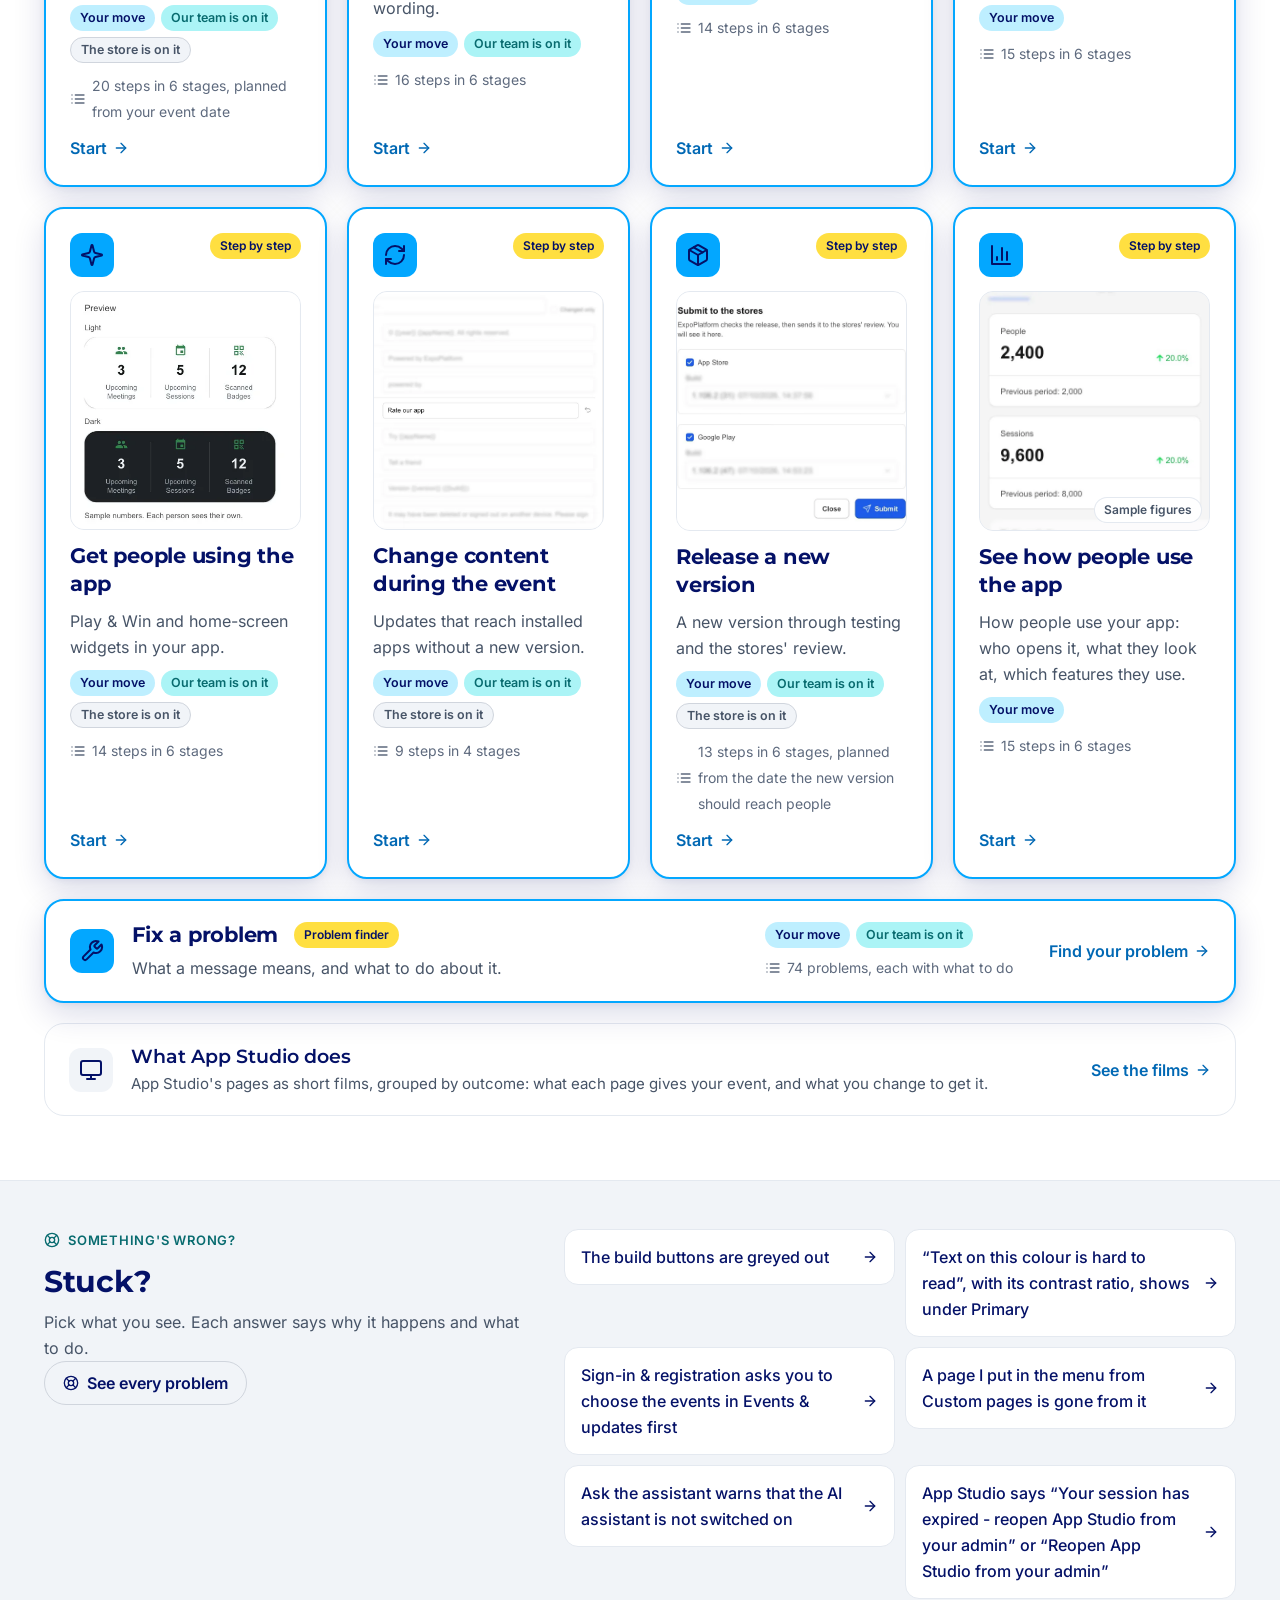
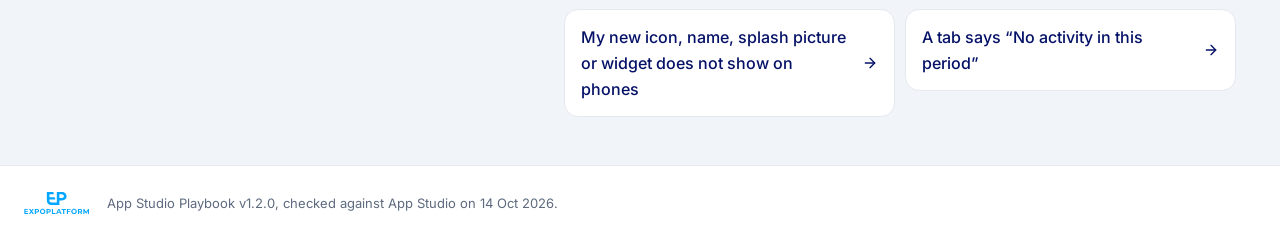
==== commit 3ee71ae1: "App Studio Playbook v1.2.0 Co-Authored-By: Claude Opus 5.5 <noreply@anthropic.com>" ====
--- a/index.html
+++ b/index.html
@@ -14,9 +14,9 @@
 <path d="M139.446 47.8142L139.43 41.317L136.243 46.6694H135.114L131.943 41.4562V47.8142H129.591V36.9856H131.664L135.717 43.7148L139.708 36.9856H141.766L141.797 47.8142H139.446Z" fill="#03A7FF"/>
 </svg>
 </span><span class="divider"></span><span class="product">App Studio Playbook</span></a><span class="pb-flex"></span><button class="pb-search-btn" type="button" data-search aria-label="Search the playbook"><svg class="i s16" viewBox="0 0 24 24" aria-hidden="true"><circle cx="11" cy="11" r="8"/><path d="m21 21-4.3-4.3"/></svg><span>Search</span><kbd>/</kbd></button><a class="pb-toplink pb-studio-link" href="app-studio/index.html"><svg class="i s16" viewBox="0 0 24 24" aria-hidden="true"><rect width="20" height="14" x="2" y="3" rx="2"/><path d="M8 21h8M12 17v4"/></svg><span>What App Studio does</span></a><button class="pb-theme" type="button" aria-label="Switch between light and dark"><svg class="i sun" viewBox="0 0 24 24" aria-hidden="true"><circle cx="12" cy="12" r="4"/><path d="M12 2v2M12 20v2M4.93 4.93l1.41 1.41M17.66 17.66l1.41 1.41M2 12h2M20 12h2M6.34 17.66l-1.41 1.41M19.07 4.93l-1.41 1.41"/></svg><svg class="i moon" viewBox="0 0 24 24" aria-hidden="true"><path d="M12 3a6 6 0 0 0 9 9 9 9 0 1 1-9-9Z"/></svg></button></header><main id="main">
-<section class="pb-hero-home has-brief"><div class="pb-wrap"><div class="pb-hero-text"><span class="eyebrow">App Studio Playbook</span><h1>What do you want to achieve?</h1><p class="lead">Each journey takes you from a goal to a result, step by step: what to do, who does it and where it can go wrong. The details stay in the <a class="pb-newtab" href="https://ajayexpop.github.io/appbuilder/" target="_blank" rel="noopener">App Studio guide <span class="pb-nw">(full reference)<svg class="i s16" viewBox="0 0 24 24" aria-hidden="true"><path d="M15 3h6v6"/><path d="M10 14 21 3"/><path d="M18 13v6a2 2 0 0 1-2 2H5a2 2 0 0 1-2-2V8a2 2 0 0 1 2-2h6"/></svg></span><span class="sr"> (opens in a new tab)</span></a>.</p>
-<form class="pb-quickplan" action="launch/index.html#plan" method="get"><label for="qp-date"><svg class="i s16" viewBox="0 0 24 24" aria-hidden="true"><rect width="18" height="18" x="3" y="4" rx="2"/><path d="M16 2v4M8 2v4M3 10h18"/></svg> Launching an app for an event? Plan it from your event date</label><div><input id="qp-date" name="event" type="date" required><button type="submit">Plan my launch <svg class="i s16" viewBox="0 0 24 24" aria-hidden="true"><path d="M5 12h14"/><path d="m12 5 7 7-7 7"/></svg></button></div></form></div><div class="pb-brief"><figure class="vis vis-film film-brief" data-film="brief" data-name="App Studio in brief" data-click style="--ar:0.625" data-src-light="films/brief-light.mp4" data-src-dark="films/brief-dark.mp4"><div class="vis-frame film" style="aspect-ratio:1440 / 900"><img class="shot-light" src="films/brief-light.webp" alt="" loading="lazy" width="1440" height="900"><img class="shot-dark" src="films/brief-dark.webp" alt="" loading="lazy" width="1440" height="900"><video muted playsinline preload="none" width="1440" height="900" aria-label="App Studio in brief"></video></div><figcaption><span class="film-cap"><span>App Studio in brief · 1:17</span><span>App Studio, redrawn and animated from its code. Phone: the app in App Studio's preview, with sample content, October 2026.</span></span><span class="film-ctl"><button class="film-btn" type="button" aria-label="Play: App Studio in brief" title="Play"><svg class="i s16 i-play" viewBox="0 0 24 24" aria-hidden="true"><polygon points="6 3 20 12 6 21 6 3"/></svg><svg class="i s16 i-pause" viewBox="0 0 24 24" aria-hidden="true"><rect x="6" y="5" width="4" height="14" rx="1"/><rect x="14" y="5" width="4" height="14" rx="1"/></svg></button></span></figcaption></figure></div></div></section>
-<section class="pb-wrap pb-outcomes" aria-labelledby="outcomes-h"><h2 class="sr" id="outcomes-h">Outcomes</h2><div class="oc-grid oc-all-pics"><a class="oc oc-live oc-has-pic" href="launch/index.html"><span class="oc-icon"><svg class="i s24" viewBox="0 0 24 24" aria-hidden="true"><path d="M4.5 16.5c-1.5 1.26-2 5-2 5s3.74-.5 5-2c.71-.84.7-2.13-.09-2.91a2.18 2.18 0 0 0-2.91-.09z"/><path d="m12 15-3-3a22 22 0 0 1 2-3.95A12.88 12.88 0 0 1 22 2c0 2.72-.78 7.5-6 11a22.35 22.35 0 0 1-4 2z"/><path d="M9 12H4s.55-3.03 2-4c1.62-1.08 5 0 5 0M12 15v5s3.03-.55 4-2c1.08-1.62 0-5 0-5"/></svg></span><span class="oc-pic" style="aspect-ratio:528 / 548"><img class="pic-light" src="films/launch-card-light.webp" alt="" loading="lazy" width="528" height="548"><img class="pic-dark" src="films/launch-card-dark.webp" alt="" loading="lazy" width="528" height="548"></span><span class="oc-tag">Step by step</span><h3>Launch your event app</h3><p>Your app in the App Store and Google Play, tried on real phones first.</p><span class="oc-who"><span class="owner own-you">Your move</span><span class="owner own-team">Our team is on it</span><span class="owner own-store">The store is on it</span></span><span class="oc-size"><svg class="i s16" viewBox="0 0 24 24" aria-hidden="true"><path d="M8 6h13M8 12h13M8 18h13M3 6h.01M3 12h.01M3 18h.01"/></svg> 20 steps in 6 stages, planned from your event date</span><span class="oc-go">Start <svg class="i s16" viewBox="0 0 24 24" aria-hidden="true"><path d="M5 12h14"/><path d="m12 5 7 7-7 7"/></svg></span></a><a class="oc oc-live oc-has-pic" href="look/index.html"><span class="oc-icon"><svg class="i s24" viewBox="0 0 24 24" aria-hidden="true"><circle cx="13.5" cy="6.5" r=".5"/><circle cx="17.5" cy="10.5" r=".5"/><circle cx="8.5" cy="7.5" r=".5"/><circle cx="6.5" cy="12.5" r=".5"/><path d="M12 2C6.5 2 2 6.5 2 12s4.5 10 10 10c.93 0 1.65-.75 1.65-1.69 0-.44-.18-.84-.44-1.13-.29-.29-.44-.65-.44-1.13a1.64 1.64 0 0 1 1.67-1.67h2c3.05 0 5.55-2.5 5.55-5.55C21.97 6.01 17.46 2 12 2z"/></svg></span><span class="oc-pic" style="aspect-ratio:440 / 456"><img class="pic-light" src="films/look-card-light.webp" alt="" loading="lazy" width="440" height="456"><img class="pic-dark" src="films/look-card-dark.webp" alt="" loading="lazy" width="440" height="456"></span><span class="oc-tag">Step by step</span><h3>Make the app look like your event</h3><p>Your colours, fonts, home screen and pages for each event, and your app's wording.</p><span class="oc-who"><span class="owner own-you">Your move</span><span class="owner own-team">Our team is on it</span></span><span class="oc-size"><svg class="i s16" viewBox="0 0 24 24" aria-hidden="true"><path d="M8 6h13M8 12h13M8 18h13M3 6h.01M3 12h.01M3 18h.01"/></svg> 16 steps in 6 stages</span><span class="oc-go">Start <svg class="i s16" viewBox="0 0 24 24" aria-hidden="true"><path d="M5 12h14"/><path d="m12 5 7 7-7 7"/></svg></span></a><a class="oc oc-live oc-has-pic" href="sign-in/index.html"><span class="oc-icon"><svg class="i s24" viewBox="0 0 24 24" aria-hidden="true"><path d="M15 3h4a2 2 0 0 1 2 2v14a2 2 0 0 1-2 2h-4"/><path d="m10 17 5-5-5-5M15 12H3"/></svg></span><span class="oc-pic" style="aspect-ratio:634 / 658"><img class="pic-light" src="films/sign-in-card-light.webp" alt="" loading="lazy" width="634" height="658"><img class="pic-dark" src="films/sign-in-card-dark.webp" alt="" loading="lazy" width="634" height="658"></span><span class="oc-tag">Step by step</span><h3>Let people sign in and register</h3><p>Attendees get into the app the way your event works.</p><span class="oc-who"><span class="owner own-you">Your move</span></span><span class="oc-size"><svg class="i s16" viewBox="0 0 24 24" aria-hidden="true"><path d="M8 6h13M8 12h13M8 18h13M3 6h.01M3 12h.01M3 18h.01"/></svg> 14 steps in 6 stages</span><span class="oc-go">Start <svg class="i s16" viewBox="0 0 24 24" aria-hidden="true"><path d="M5 12h14"/><path d="m12 5 7 7-7 7"/></svg></span></a><a class="oc oc-live oc-has-pic" href="menu/index.html"><span class="oc-icon"><svg class="i s24" viewBox="0 0 24 24" aria-hidden="true"><path d="M8 6h13M8 12h13M8 18h13M3 6h.01M3 12h.01M3 18h.01"/></svg></span><span class="oc-pic" style="aspect-ratio:498 / 516"><img class="pic-light" src="films/menu-card-light.webp" alt="" loading="lazy" width="498" height="516"><img class="pic-dark" src="films/menu-card-dark.webp" alt="" loading="lazy" width="498" height="516"></span><span class="oc-tag">Step by step</span><h3>Build the menu and content</h3><p>The features and pages each kind of person needs, where they look for them.</p><span class="oc-who"><span class="owner own-you">Your move</span></span><span class="oc-size"><svg class="i s16" viewBox="0 0 24 24" aria-hidden="true"><path d="M8 6h13M8 12h13M8 18h13M3 6h.01M3 12h.01M3 18h.01"/></svg> 15 steps in 6 stages</span><span class="oc-go">Start <svg class="i s16" viewBox="0 0 24 24" aria-hidden="true"><path d="M5 12h14"/><path d="m12 5 7 7-7 7"/></svg></span></a><a class="oc oc-live oc-has-pic" href="engage/index.html"><span class="oc-icon"><svg class="i s24" viewBox="0 0 24 24" aria-hidden="true"><path d="M9.94 15.5A2 2 0 0 0 8.5 14.06l-6.14-1.58a.5.5 0 0 1 0-.96L8.5 9.94A2 2 0 0 0 9.94 8.5l1.58-6.14a.5.5 0 0 1 .96 0L14.06 8.5A2 2 0 0 0 15.5 9.94l6.14 1.58a.5.5 0 0 1 0 .96L15.5 14.06a2 2 0 0 0-1.44 1.44l-1.58 6.14a.5.5 0 0 1-.96 0z"/></svg></span><span class="oc-pic" style="aspect-ratio:442 / 458"><img class="pic-light" src="films/engage-card-light.webp" alt="" loading="lazy" width="442" height="458"><img class="pic-dark" src="films/engage-card-dark.webp" alt="" loading="lazy" width="442" height="458"></span><span class="oc-tag">Step by step</span><h3>Get people using the app</h3><p>Play &amp; Win and home-screen widgets in your app.</p><span class="oc-who"><span class="owner own-you">Your move</span><span class="owner own-team">Our team is on it</span><span class="owner own-store">The store is on it</span></span><span class="oc-size"><svg class="i s16" viewBox="0 0 24 24" aria-hidden="true"><path d="M8 6h13M8 12h13M8 18h13M3 6h.01M3 12h.01M3 18h.01"/></svg> 14 steps in 6 stages</span><span class="oc-go">Start <svg class="i s16" viewBox="0 0 24 24" aria-hidden="true"><path d="M5 12h14"/><path d="m12 5 7 7-7 7"/></svg></span></a><a class="oc oc-live oc-has-pic" href="live/index.html"><span class="oc-icon"><svg class="i s24" viewBox="0 0 24 24" aria-hidden="true"><path d="M3 12a9 9 0 0 1 9-9 9.75 9.75 0 0 1 6.74 2.74L21 8"/><path d="M21 3v5h-5M21 12a9 9 0 0 1-9 9 9.75 9.75 0 0 1-6.74-2.74L3 16"/><path d="M8 16H3v5"/></svg></span><span class="oc-pic" style="aspect-ratio:728 / 754"><img class="pic-light" src="films/live-card-light.webp" alt="" loading="lazy" width="728" height="754"><img class="pic-dark" src="films/live-card-dark.webp" alt="" loading="lazy" width="728" height="754"></span><span class="oc-tag">Step by step</span><h3>Change content during the event</h3><p>Updates that reach installed apps without a new version.</p><span class="oc-who"><span class="owner own-you">Your move</span><span class="owner own-team">Our team is on it</span><span class="owner own-store">The store is on it</span></span><span class="oc-size"><svg class="i s16" viewBox="0 0 24 24" aria-hidden="true"><path d="M8 6h13M8 12h13M8 18h13M3 6h.01M3 12h.01M3 18h.01"/></svg> 9 steps in 4 stages</span><span class="oc-go">Start <svg class="i s16" viewBox="0 0 24 24" aria-hidden="true"><path d="M5 12h14"/><path d="m12 5 7 7-7 7"/></svg></span></a><a class="oc oc-live oc-has-pic" href="update/index.html"><span class="oc-icon"><svg class="i s24" viewBox="0 0 24 24" aria-hidden="true"><path d="m7.5 4.27 9 5.15M21 8a2 2 0 0 0-1-1.73l-7-4a2 2 0 0 0-2 0l-7 4A2 2 0 0 0 3 8v8a2 2 0 0 0 1 1.73l7 4a2 2 0 0 0 2 0l7-4A2 2 0 0 0 21 16Z"/><path d="m3.3 7 8.7 5 8.7-5M12 22V12"/></svg></span><span class="oc-pic" style="aspect-ratio:570 / 592"><img class="pic-light" src="films/update-card-light.webp" alt="" loading="lazy" width="570" height="592"><img class="pic-dark" src="films/update-card-dark.webp" alt="" loading="lazy" width="570" height="592"></span><span class="oc-tag">Step by step</span><h3>Release a new version</h3><p>A new version through testing and the stores' review.</p><span class="oc-who"><span class="owner own-you">Your move</span><span class="owner own-team">Our team is on it</span><span class="owner own-store">The store is on it</span></span><span class="oc-size"><svg class="i s16" viewBox="0 0 24 24" aria-hidden="true"><path d="M8 6h13M8 12h13M8 18h13M3 6h.01M3 12h.01M3 18h.01"/></svg> 13 steps in 6 stages, planned from the date the new version should reach people</span><span class="oc-go">Start <svg class="i s16" viewBox="0 0 24 24" aria-hidden="true"><path d="M5 12h14"/><path d="m12 5 7 7-7 7"/></svg></span></a><a class="oc oc-live oc-has-pic" href="measure/index.html"><span class="oc-icon"><svg class="i s24" viewBox="0 0 24 24" aria-hidden="true"><path d="M3 3v18h18M18 17V9M13 17V5M8 17v-3"/></svg></span><span class="oc-pic" style="aspect-ratio:480 / 498"><img class="pic-light" src="films/measure-card-light.webp" alt="" loading="lazy" width="480" height="498"><img class="pic-dark" src="films/measure-card-dark.webp" alt="" loading="lazy" width="480" height="498"><span class="oc-mark">Sample figures</span></span><span class="oc-tag">Step by step</span><h3>See how people use the app</h3><p>How people use your app: who opens it, what they look at, which features they use.</p><span class="oc-who"><span class="owner own-you">Your move</span></span><span class="oc-size"><svg class="i s16" viewBox="0 0 24 24" aria-hidden="true"><path d="M8 6h13M8 12h13M8 18h13M3 6h.01M3 12h.01M3 18h.01"/></svg> 15 steps in 6 stages</span><span class="oc-go">Start <svg class="i s16" viewBox="0 0 24 24" aria-hidden="true"><path d="M5 12h14"/><path d="m12 5 7 7-7 7"/></svg></span></a><a class="oc oc-live oc-strip" href="fix/index.html"><span class="oc-icon"><svg class="i s24" viewBox="0 0 24 24" aria-hidden="true"><path d="M14.7 6.3a1 1 0 0 0 0 1.4l1.6 1.6a1 1 0 0 0 1.4 0l3.77-3.77a6 6 0 0 1-7.94 7.94l-6.91 6.91a2.12 2.12 0 0 1-3-3l6.91-6.91a6 6 0 0 1 7.94-7.94l-3.76 3.76z"/></svg></span><span class="oc-tag">Problem finder</span><h3>Fix a problem</h3><p>What a message means, and what to do about it.</p><span class="oc-who"><span class="owner own-you">Your move</span><span class="owner own-team">Our team is on it</span></span><span class="oc-size"><svg class="i s16" viewBox="0 0 24 24" aria-hidden="true"><path d="M8 6h13M8 12h13M8 18h13M3 6h.01M3 12h.01M3 18h.01"/></svg> 73 problems, each with what to do</span><span class="oc-go">Find your problem <svg class="i s16" viewBox="0 0 24 24" aria-hidden="true"><path d="M5 12h14"/><path d="m12 5 7 7-7 7"/></svg></span></a></div><a class="studio-card" href="app-studio/index.html"><span class="oc-icon"><svg class="i s24" viewBox="0 0 24 24" aria-hidden="true"><rect width="20" height="14" x="2" y="3" rx="2"/><path d="M8 21h8M12 17v4"/></svg></span><span class="sc-text"><strong>What App Studio does</strong><span>App Studio's pages as short films, grouped by outcome: what each page gives your event, and what you change to get it.</span></span><span class="oc-go">See the films <svg class="i s16" viewBox="0 0 24 24" aria-hidden="true"><path d="M5 12h14"/><path d="m12 5 7 7-7 7"/></svg></span></a></section><section class="pb-band"><div class="pb-wrap pb-sym-home"><div><span class="eyebrow"><svg class="i s16" viewBox="0 0 24 24" aria-hidden="true"><circle cx="12" cy="12" r="10"/><path d="m4.93 4.93 4.24 4.24M14.83 9.17l4.24-4.24M14.83 14.83l4.24 4.24M9.17 14.83l-4.24 4.24"/><circle cx="12" cy="12" r="4"/></svg> Something's wrong?</span><h2>Stuck?</h2><p>Pick what you see. Each answer says why it happens and what to do.</p><p><a class="btn-ghost" href="fix/index.html#help"><svg class="i s16" viewBox="0 0 24 24" aria-hidden="true"><circle cx="12" cy="12" r="10"/><path d="m4.93 4.93 4.24 4.24M14.83 9.17l4.24-4.24M14.83 14.83l4.24 4.24M9.17 14.83l-4.24 4.24"/><circle cx="12" cy="12" r="4"/></svg> See every problem</a></p></div><ul class="sym-quick"><li><a href="launch/index.html#sym-1">The build buttons are greyed out <svg class="i s16" viewBox="0 0 24 24" aria-hidden="true"><path d="M5 12h14"/><path d="m12 5 7 7-7 7"/></svg></a></li><li><a href="look/index.html#sym-1">“Text on this colour is hard to read ([ratio]:1).” shows under Primary <svg class="i s16" viewBox="0 0 24 24" aria-hidden="true"><path d="M5 12h14"/><path d="m12 5 7 7-7 7"/></svg></a></li><li><a href="sign-in/index.html#sym-1">Sign-in &amp; registration asks you to choose the events in Events &amp; updates first <svg class="i s16" viewBox="0 0 24 24" aria-hidden="true"><path d="M5 12h14"/><path d="m12 5 7 7-7 7"/></svg></a></li><li><a href="menu/index.html#sym-1">A page I put in the menu from Custom pages is gone from it <svg class="i s16" viewBox="0 0 24 24" aria-hidden="true"><path d="M5 12h14"/><path d="m12 5 7 7-7 7"/></svg></a></li><li><a href="engage/index.html#sym-1">Ask the assistant warns that the AI assistant is not switched on <svg class="i s16" viewBox="0 0 24 24" aria-hidden="true"><path d="M5 12h14"/><path d="m12 5 7 7-7 7"/></svg></a></li><li><a href="live/index.html#sym-1">App Studio says “Your session has expired - reopen App Studio from your admin” or “Reopen App Studio from your admin” <svg class="i s16" viewBox="0 0 24 24" aria-hidden="true"><path d="M5 12h14"/><path d="m12 5 7 7-7 7"/></svg></a></li><li><a href="update/index.html#sym-1">My new icon, name, splash picture or widget does not show on phones <svg class="i s16" viewBox="0 0 24 24" aria-hidden="true"><path d="M5 12h14"/><path d="m12 5 7 7-7 7"/></svg></a></li><li><a href="measure/index.html#sym-1">A tab says “No activity in this period” <svg class="i s16" viewBox="0 0 24 24" aria-hidden="true"><path d="M5 12h14"/><path d="m12 5 7 7-7 7"/></svg></a></li></ul></div></section>
+<section class="pb-hero-home has-brief" id="top"><div class="pb-wrap"><div class="pb-hero-text"><span class="eyebrow">App Studio Playbook</span><h1>What do you want to achieve?</h1><p class="lead">Each journey takes you from a goal to a result, step by step: what to do, who does it and where it can go wrong.</p>
+<form class="pb-quickplan" id="quick-plan" action="launch/index.html#plan" method="get"><label for="qp-date"><svg class="i s16" viewBox="0 0 24 24" aria-hidden="true"><rect width="18" height="18" x="3" y="4" rx="2"/><path d="M16 2v4M8 2v4M3 10h18"/></svg> Launching an app for an event? Plan it from your event date</label><div><input id="qp-date" name="event" type="date" required><button type="submit">Plan my launch <svg class="i s16" viewBox="0 0 24 24" aria-hidden="true"><path d="M5 12h14"/><path d="m12 5 7 7-7 7"/></svg></button></div></form></div><div class="pb-brief" id="brief"><figure class="vis vis-film film-brief" data-film="brief" data-name="App Studio in brief" data-click style="--ar:0.625" data-src-light="films/brief-light.mp4" data-src-dark="films/brief-dark.mp4"><div class="vis-frame film" style="aspect-ratio:1440 / 900"><img class="shot-light" src="films/brief-light.webp" alt="" loading="lazy" width="1440" height="900"><img class="shot-dark" src="films/brief-dark.webp" alt="" loading="lazy" width="1440" height="900"><video muted playsinline preload="none" width="1440" height="900" aria-label="App Studio in brief"></video></div><figcaption><span class="film-cap"><span>App Studio in brief · 1:17</span><span>App Studio, redrawn and animated from its code. Phone: the app in App Studio's preview, with sample content, October 2026.</span></span><span class="film-ctl"><button class="film-btn" type="button" aria-label="Play: App Studio in brief" title="Play"><svg class="i s16 i-play" viewBox="0 0 24 24" aria-hidden="true"><polygon points="6 3 20 12 6 21 6 3"/></svg><svg class="i s16 i-pause" viewBox="0 0 24 24" aria-hidden="true"><rect x="6" y="5" width="4" height="14" rx="1"/><rect x="14" y="5" width="4" height="14" rx="1"/></svg></button></span></figcaption></figure></div></div></section>
+<section class="pb-wrap pb-outcomes" aria-labelledby="outcomes-h"><h2 class="sr" id="outcomes-h">Outcomes</h2><div class="oc-grid oc-all-pics"><a class="oc oc-live oc-has-pic" href="launch/index.html"><span class="oc-icon"><svg class="i s24" viewBox="0 0 24 24" aria-hidden="true"><path d="M4.5 16.5c-1.5 1.26-2 5-2 5s3.74-.5 5-2c.71-.84.7-2.13-.09-2.91a2.18 2.18 0 0 0-2.91-.09z"/><path d="m12 15-3-3a22 22 0 0 1 2-3.95A12.88 12.88 0 0 1 22 2c0 2.72-.78 7.5-6 11a22.35 22.35 0 0 1-4 2z"/><path d="M9 12H4s.55-3.03 2-4c1.62-1.08 5 0 5 0M12 15v5s3.03-.55 4-2c1.08-1.62 0-5 0-5"/></svg></span><span class="oc-pic" style="aspect-ratio:528 / 548"><img class="pic-light" src="films/launch-card-light.webp" alt="" loading="lazy" width="528" height="548"><img class="pic-dark" src="films/launch-card-dark.webp" alt="" loading="lazy" width="528" height="548"></span><span class="oc-tag">Step by step</span><h3>Launch your event app</h3><p>Your app in the App Store and Google Play, tried on real phones first.</p><span class="oc-who"><span class="owner own-you">Your move</span><span class="owner own-team">Our team is on it</span><span class="owner own-store">The store is on it</span></span><span class="oc-size"><svg class="i s16" viewBox="0 0 24 24" aria-hidden="true"><path d="M8 6h13M8 12h13M8 18h13M3 6h.01M3 12h.01M3 18h.01"/></svg> 20 steps in 6 stages, planned from your event date</span><span class="oc-go">Start <svg class="i s16" viewBox="0 0 24 24" aria-hidden="true"><path d="M5 12h14"/><path d="m12 5 7 7-7 7"/></svg></span></a><a class="oc oc-live oc-has-pic" href="look/index.html"><span class="oc-icon"><svg class="i s24" viewBox="0 0 24 24" aria-hidden="true"><circle cx="13.5" cy="6.5" r=".5"/><circle cx="17.5" cy="10.5" r=".5"/><circle cx="8.5" cy="7.5" r=".5"/><circle cx="6.5" cy="12.5" r=".5"/><path d="M12 2C6.5 2 2 6.5 2 12s4.5 10 10 10c.93 0 1.65-.75 1.65-1.69 0-.44-.18-.84-.44-1.13-.29-.29-.44-.65-.44-1.13a1.64 1.64 0 0 1 1.67-1.67h2c3.05 0 5.55-2.5 5.55-5.55C21.97 6.01 17.46 2 12 2z"/></svg></span><span class="oc-pic" style="aspect-ratio:440 / 456"><img class="pic-light" src="films/look-card-light.webp" alt="" loading="lazy" width="440" height="456"><img class="pic-dark" src="films/look-card-dark.webp" alt="" loading="lazy" width="440" height="456"></span><span class="oc-tag">Step by step</span><h3>Make the app look like your event</h3><p>Your colours, fonts, home screen and pages for each event, and your app's wording.</p><span class="oc-who"><span class="owner own-you">Your move</span><span class="owner own-team">Our team is on it</span></span><span class="oc-size"><svg class="i s16" viewBox="0 0 24 24" aria-hidden="true"><path d="M8 6h13M8 12h13M8 18h13M3 6h.01M3 12h.01M3 18h.01"/></svg> 16 steps in 6 stages</span><span class="oc-go">Start <svg class="i s16" viewBox="0 0 24 24" aria-hidden="true"><path d="M5 12h14"/><path d="m12 5 7 7-7 7"/></svg></span></a><a class="oc oc-live oc-has-pic" href="sign-in/index.html"><span class="oc-icon"><svg class="i s24" viewBox="0 0 24 24" aria-hidden="true"><path d="M15 3h4a2 2 0 0 1 2 2v14a2 2 0 0 1-2 2h-4"/><path d="m10 17 5-5-5-5M15 12H3"/></svg></span><span class="oc-pic" style="aspect-ratio:634 / 658"><img class="pic-light" src="films/sign-in-card-light.webp" alt="" loading="lazy" width="634" height="658"><img class="pic-dark" src="films/sign-in-card-dark.webp" alt="" loading="lazy" width="634" height="658"></span><span class="oc-tag">Step by step</span><h3>Let people sign in and register</h3><p>Attendees get into the app the way your event works.</p><span class="oc-who"><span class="owner own-you">Your move</span></span><span class="oc-size"><svg class="i s16" viewBox="0 0 24 24" aria-hidden="true"><path d="M8 6h13M8 12h13M8 18h13M3 6h.01M3 12h.01M3 18h.01"/></svg> 14 steps in 6 stages</span><span class="oc-go">Start <svg class="i s16" viewBox="0 0 24 24" aria-hidden="true"><path d="M5 12h14"/><path d="m12 5 7 7-7 7"/></svg></span></a><a class="oc oc-live oc-has-pic" href="menu/index.html"><span class="oc-icon"><svg class="i s24" viewBox="0 0 24 24" aria-hidden="true"><path d="M8 6h13M8 12h13M8 18h13M3 6h.01M3 12h.01M3 18h.01"/></svg></span><span class="oc-pic" style="aspect-ratio:498 / 516"><img class="pic-light" src="films/menu-card-light.webp" alt="" loading="lazy" width="498" height="516"><img class="pic-dark" src="films/menu-card-dark.webp" alt="" loading="lazy" width="498" height="516"></span><span class="oc-tag">Step by step</span><h3>Build the menu and content</h3><p>The features and pages each kind of person needs, where they look for them.</p><span class="oc-who"><span class="owner own-you">Your move</span></span><span class="oc-size"><svg class="i s16" viewBox="0 0 24 24" aria-hidden="true"><path d="M8 6h13M8 12h13M8 18h13M3 6h.01M3 12h.01M3 18h.01"/></svg> 15 steps in 6 stages</span><span class="oc-go">Start <svg class="i s16" viewBox="0 0 24 24" aria-hidden="true"><path d="M5 12h14"/><path d="m12 5 7 7-7 7"/></svg></span></a><a class="oc oc-live oc-has-pic" href="engage/index.html"><span class="oc-icon"><svg class="i s24" viewBox="0 0 24 24" aria-hidden="true"><path d="M9.94 15.5A2 2 0 0 0 8.5 14.06l-6.14-1.58a.5.5 0 0 1 0-.96L8.5 9.94A2 2 0 0 0 9.94 8.5l1.58-6.14a.5.5 0 0 1 .96 0L14.06 8.5A2 2 0 0 0 15.5 9.94l6.14 1.58a.5.5 0 0 1 0 .96L15.5 14.06a2 2 0 0 0-1.44 1.44l-1.58 6.14a.5.5 0 0 1-.96 0z"/></svg></span><span class="oc-pic" style="aspect-ratio:442 / 458"><img class="pic-light" src="films/engage-card-light.webp" alt="" loading="lazy" width="442" height="458"><img class="pic-dark" src="films/engage-card-dark.webp" alt="" loading="lazy" width="442" height="458"></span><span class="oc-tag">Step by step</span><h3>Get people using the app</h3><p>Play &amp; Win and home-screen widgets in your app.</p><span class="oc-who"><span class="owner own-you">Your move</span><span class="owner own-team">Our team is on it</span><span class="owner own-store">The store is on it</span></span><span class="oc-size"><svg class="i s16" viewBox="0 0 24 24" aria-hidden="true"><path d="M8 6h13M8 12h13M8 18h13M3 6h.01M3 12h.01M3 18h.01"/></svg> 14 steps in 6 stages</span><span class="oc-go">Start <svg class="i s16" viewBox="0 0 24 24" aria-hidden="true"><path d="M5 12h14"/><path d="m12 5 7 7-7 7"/></svg></span></a><a class="oc oc-live oc-has-pic" href="live/index.html"><span class="oc-icon"><svg class="i s24" viewBox="0 0 24 24" aria-hidden="true"><path d="M3 12a9 9 0 0 1 9-9 9.75 9.75 0 0 1 6.74 2.74L21 8"/><path d="M21 3v5h-5M21 12a9 9 0 0 1-9 9 9.75 9.75 0 0 1-6.74-2.74L3 16"/><path d="M8 16H3v5"/></svg></span><span class="oc-pic" style="aspect-ratio:728 / 754"><img class="pic-light" src="films/live-card-light.webp" alt="" loading="lazy" width="728" height="754"><img class="pic-dark" src="films/live-card-dark.webp" alt="" loading="lazy" width="728" height="754"></span><span class="oc-tag">Step by step</span><h3>Change content during the event</h3><p>Updates that reach installed apps without a new version.</p><span class="oc-who"><span class="owner own-you">Your move</span><span class="owner own-team">Our team is on it</span><span class="owner own-store">The store is on it</span></span><span class="oc-size"><svg class="i s16" viewBox="0 0 24 24" aria-hidden="true"><path d="M8 6h13M8 12h13M8 18h13M3 6h.01M3 12h.01M3 18h.01"/></svg> 9 steps in 4 stages</span><span class="oc-go">Start <svg class="i s16" viewBox="0 0 24 24" aria-hidden="true"><path d="M5 12h14"/><path d="m12 5 7 7-7 7"/></svg></span></a><a class="oc oc-live oc-has-pic" href="update/index.html"><span class="oc-icon"><svg class="i s24" viewBox="0 0 24 24" aria-hidden="true"><path d="m7.5 4.27 9 5.15M21 8a2 2 0 0 0-1-1.73l-7-4a2 2 0 0 0-2 0l-7 4A2 2 0 0 0 3 8v8a2 2 0 0 0 1 1.73l7 4a2 2 0 0 0 2 0l7-4A2 2 0 0 0 21 16Z"/><path d="m3.3 7 8.7 5 8.7-5M12 22V12"/></svg></span><span class="oc-pic" style="aspect-ratio:570 / 592"><img class="pic-light" src="films/update-card-light.webp" alt="" loading="lazy" width="570" height="592"><img class="pic-dark" src="films/update-card-dark.webp" alt="" loading="lazy" width="570" height="592"></span><span class="oc-tag">Step by step</span><h3>Release a new version</h3><p>A new version through testing and the stores' review.</p><span class="oc-who"><span class="owner own-you">Your move</span><span class="owner own-team">Our team is on it</span><span class="owner own-store">The store is on it</span></span><span class="oc-size"><svg class="i s16" viewBox="0 0 24 24" aria-hidden="true"><path d="M8 6h13M8 12h13M8 18h13M3 6h.01M3 12h.01M3 18h.01"/></svg> 13 steps in 6 stages, planned from the date the new version should reach people</span><span class="oc-go">Start <svg class="i s16" viewBox="0 0 24 24" aria-hidden="true"><path d="M5 12h14"/><path d="m12 5 7 7-7 7"/></svg></span></a><a class="oc oc-live oc-has-pic" href="measure/index.html"><span class="oc-icon"><svg class="i s24" viewBox="0 0 24 24" aria-hidden="true"><path d="M3 3v18h18M18 17V9M13 17V5M8 17v-3"/></svg></span><span class="oc-pic" style="aspect-ratio:480 / 498"><img class="pic-light" src="films/measure-card-light.webp" alt="" loading="lazy" width="480" height="498"><img class="pic-dark" src="films/measure-card-dark.webp" alt="" loading="lazy" width="480" height="498"><span class="oc-mark">Sample figures</span></span><span class="oc-tag">Step by step</span><h3>See how people use the app</h3><p>How people use your app: who opens it, what they look at, which features they use.</p><span class="oc-who"><span class="owner own-you">Your move</span></span><span class="oc-size"><svg class="i s16" viewBox="0 0 24 24" aria-hidden="true"><path d="M8 6h13M8 12h13M8 18h13M3 6h.01M3 12h.01M3 18h.01"/></svg> 15 steps in 6 stages</span><span class="oc-go">Start <svg class="i s16" viewBox="0 0 24 24" aria-hidden="true"><path d="M5 12h14"/><path d="m12 5 7 7-7 7"/></svg></span></a><a class="oc oc-live oc-strip" href="fix/index.html"><span class="oc-icon"><svg class="i s24" viewBox="0 0 24 24" aria-hidden="true"><path d="M14.7 6.3a1 1 0 0 0 0 1.4l1.6 1.6a1 1 0 0 0 1.4 0l3.77-3.77a6 6 0 0 1-7.94 7.94l-6.91 6.91a2.12 2.12 0 0 1-3-3l6.91-6.91a6 6 0 0 1 7.94-7.94l-3.76 3.76z"/></svg></span><span class="oc-tag">Problem finder</span><h3>Fix a problem</h3><p>What a message means, and what to do about it.</p><span class="oc-who"><span class="owner own-you">Your move</span><span class="owner own-team">Our team is on it</span></span><span class="oc-size"><svg class="i s16" viewBox="0 0 24 24" aria-hidden="true"><path d="M8 6h13M8 12h13M8 18h13M3 6h.01M3 12h.01M3 18h.01"/></svg> 74 problems, each with what to do</span><span class="oc-go">Find your problem <svg class="i s16" viewBox="0 0 24 24" aria-hidden="true"><path d="M5 12h14"/><path d="m12 5 7 7-7 7"/></svg></span></a></div><a class="studio-card" href="app-studio/index.html"><span class="oc-icon"><svg class="i s24" viewBox="0 0 24 24" aria-hidden="true"><rect width="20" height="14" x="2" y="3" rx="2"/><path d="M8 21h8M12 17v4"/></svg></span><span class="sc-text"><strong>What App Studio does</strong><span>App Studio's pages as short films, grouped by outcome: what each page gives your event, and what you change to get it.</span></span><span class="oc-go">See the films <svg class="i s16" viewBox="0 0 24 24" aria-hidden="true"><path d="M5 12h14"/><path d="m12 5 7 7-7 7"/></svg></span></a></section><section class="pb-band" id="stuck"><div class="pb-wrap pb-sym-home"><div><span class="eyebrow"><svg class="i s16" viewBox="0 0 24 24" aria-hidden="true"><circle cx="12" cy="12" r="10"/><path d="m4.93 4.93 4.24 4.24M14.83 9.17l4.24-4.24M14.83 14.83l4.24 4.24M9.17 14.83l-4.24 4.24"/><circle cx="12" cy="12" r="4"/></svg> Something's wrong?</span><h2>Stuck?</h2><p>Pick what you see. Each answer says why it happens and what to do.</p><p><a class="btn-ghost" href="fix/index.html#help"><svg class="i s16" viewBox="0 0 24 24" aria-hidden="true"><circle cx="12" cy="12" r="10"/><path d="m4.93 4.93 4.24 4.24M14.83 9.17l4.24-4.24M14.83 14.83l4.24 4.24M9.17 14.83l-4.24 4.24"/><circle cx="12" cy="12" r="4"/></svg> See every problem</a></p></div><ul class="sym-quick"><li><a href="launch/index.html#sym-1">The build buttons are greyed out <svg class="i s16" viewBox="0 0 24 24" aria-hidden="true"><path d="M5 12h14"/><path d="m12 5 7 7-7 7"/></svg></a></li><li><a href="look/index.html#sym-1">“Text on this colour is hard to read”, with its contrast ratio, shows under Primary <svg class="i s16" viewBox="0 0 24 24" aria-hidden="true"><path d="M5 12h14"/><path d="m12 5 7 7-7 7"/></svg></a></li><li><a href="sign-in/index.html#sym-1">Sign-in &amp; registration asks you to choose the events in Events &amp; updates first <svg class="i s16" viewBox="0 0 24 24" aria-hidden="true"><path d="M5 12h14"/><path d="m12 5 7 7-7 7"/></svg></a></li><li><a href="menu/index.html#sym-1">A page I put in the menu from Custom pages is gone from it <svg class="i s16" viewBox="0 0 24 24" aria-hidden="true"><path d="M5 12h14"/><path d="m12 5 7 7-7 7"/></svg></a></li><li><a href="engage/index.html#sym-1">Ask the assistant warns that the AI assistant is not switched on <svg class="i s16" viewBox="0 0 24 24" aria-hidden="true"><path d="M5 12h14"/><path d="m12 5 7 7-7 7"/></svg></a></li><li><a href="live/index.html#sym-1">App Studio says “Your session has expired - reopen App Studio from your admin” or “Reopen App Studio from your admin” <svg class="i s16" viewBox="0 0 24 24" aria-hidden="true"><path d="M5 12h14"/><path d="m12 5 7 7-7 7"/></svg></a></li><li><a href="update/index.html#sym-1">My new icon, name, splash picture or widget does not show on phones <svg class="i s16" viewBox="0 0 24 24" aria-hidden="true"><path d="M5 12h14"/><path d="m12 5 7 7-7 7"/></svg></a></li><li><a href="measure/index.html#sym-1">A tab says “No activity in this period” <svg class="i s16" viewBox="0 0 24 24" aria-hidden="true"><path d="M5 12h14"/><path d="m12 5 7 7-7 7"/></svg></a></li></ul></div></section>
 </main><footer class="pb-foot"><div class="pb-wrap"><span class="logo"><svg width="142" height="48" viewBox="0 0 142 48" fill="none" xmlns="http://www.w3.org/2000/svg">
 <path fill-rule="evenodd" clip-rule="evenodd" d="M63.9588 0.00012207H49.864V18.9085C49.864 24.0756 54.0527 28.2643 59.2198 28.2643H77.2219V18.4091H82.8423C86.0634 18.4091 88.1625 17.6075 90.0354 15.9939C91.9237 14.367 92.8541 11.8208 92.8541 9.20461C92.8541 6.58753 91.9232 4.08429 90.0361 2.45803C88.1635 0.816192 86.064 0.00012207 82.8423 0.00012207H71.5734V23.1219H59.8349C57.445 23.1219 55.5077 21.1845 55.5077 18.7946V16.5139H68.4243L67.0709 11.5821H55.5077V5.14251L65.324 5.14251L63.9588 0.00012207ZM86.9465 9.20461C86.9465 10.3694 86.5332 11.3985 85.7176 12.1382C84.9004 12.8794 83.656 13.3509 81.9578 13.3509H77.2219V5.05828H81.9578C83.656 5.05828 84.9004 5.52981 85.7176 6.271C86.5332 7.01073 86.9465 8.03977 86.9465 9.20461Z" fill="#03A7FF"/>
 <path d="M9.18131 45.8031V47.8142H0.796875V36.9856H8.98021V38.9966H3.28746V41.3479H8.31503V43.2971H3.28746V45.8031H9.18131Z" fill="#03A7FF"/>
@@ -32,4 +32,4 @@
 <path d="M124.497 47.8142L122.408 44.7976H120.103V47.8142H117.597V36.9856H122.284C123.244 36.9856 124.074 37.1454 124.775 37.4651C125.487 37.7848 126.033 38.2386 126.415 38.8264C126.796 39.4143 126.987 40.1104 126.987 40.9148C126.987 41.7192 126.791 42.4153 126.399 43.0032C126.018 43.5807 125.471 44.0242 124.76 44.3335L127.188 47.8142H124.497ZM124.45 40.9148C124.45 40.3063 124.254 39.8423 123.862 39.5225C123.47 39.1925 122.898 39.0275 122.145 39.0275H120.103V42.8021H122.145C122.898 42.8021 123.47 42.6371 123.862 42.307C124.254 41.977 124.45 41.513 124.45 40.9148Z" fill="#03A7FF"/>
 <path d="M139.446 47.8142L139.43 41.317L136.243 46.6694H135.114L131.943 41.4562V47.8142H129.591V36.9856H131.664L135.717 43.7148L139.708 36.9856H141.766L141.797 47.8142H139.446Z" fill="#03A7FF"/>
 </svg>
-</span><span>App Studio Playbook v1.1.1, built from the App Studio guide v1.1.0, checked against App Studio c1421d4 on 14 Oct 2026.<a class="pb-guide" href="https://ajayexpop.github.io/appbuilder/" target="_blank" rel="noopener">App Studio guide <span class="pb-nw">(full reference)<svg class="i s16" viewBox="0 0 24 24" aria-hidden="true"><path d="M15 3h6v6"/><path d="M10 14 21 3"/><path d="M18 13v6a2 2 0 0 1-2 2H5a2 2 0 0 1-2-2V8a2 2 0 0 1 2-2h6"/></svg></span><span class="sr"> (opens in a new tab)</span></a></span></div></footer><div class="pb-search" id="search" hidden role="dialog" aria-modal="true" aria-label="Search the playbook"><div class="ps-panel"><div class="ps-box"><svg class="i s16" viewBox="0 0 24 24" aria-hidden="true"><circle cx="11" cy="11" r="8"/><path d="m21 21-4.3-4.3"/></svg><input type="search" id="ps-q" placeholder="Search steps, problems and journeys" autocomplete="off" aria-controls="ps-results"><button class="ps-close" type="button" aria-label="Close search"><svg class="i s16" viewBox="0 0 24 24" aria-hidden="true"><path d="M18 6 6 18M6 6l12 12"/></svg></button></div><ol class="ps-results" id="ps-results" aria-live="polite"></ol><p class="ps-hint">Words from a step or a problem, such as <em>build</em>, <em>widget</em> or <em>greyed out</em>.</p></div></div><script src="assets/search-index.js"></script><script src="assets/playbook.js"></script></body></html>+</span><span>App Studio Playbook v1.2.0, checked against App Studio on 14 Oct 2026.</span></div></footer><div class="pb-search" id="search" hidden role="dialog" aria-modal="true" aria-label="Search the playbook"><div class="ps-panel"><div class="ps-box"><svg class="i s16" viewBox="0 0 24 24" aria-hidden="true"><circle cx="11" cy="11" r="8"/><path d="m21 21-4.3-4.3"/></svg><input type="search" id="ps-q" role="combobox" aria-expanded="false" aria-controls="ps-list" aria-autocomplete="list" aria-label="Search the playbook" aria-describedby="ps-keys" placeholder="Search the playbook" autocomplete="off" autocapitalize="off" spellcheck="false" enterkeyhint="search"><button class="ps-clear" type="button" hidden>Clear<span class="sr"> the search</span></button><button class="ps-close" type="button" aria-label="Close search"><svg class="i s16" viewBox="0 0 24 24" aria-hidden="true"><path d="M18 6 6 18M6 6l12 12"/></svg></button></div><div class="ps-body" id="ps-results"><p class="ps-fix" hidden></p><div class="ps-empty" hidden></div><div class="ps-list" id="ps-list" role="listbox" aria-label="Search the playbook"></div></div><p class="ps-keys" id="ps-keys"><span><kbd>↑</kbd> <kbd>↓</kbd> to move</span><span><kbd>Enter</kbd> to open</span><span><kbd>Esc</kbd> to close</span></p><p class="sr" id="ps-live" role="status" aria-live="polite"></p></div><template id="ps-icons"><i data-k="launch"><svg class="i s16" viewBox="0 0 24 24" aria-hidden="true"><path d="M4.5 16.5c-1.5 1.26-2 5-2 5s3.74-.5 5-2c.71-.84.7-2.13-.09-2.91a2.18 2.18 0 0 0-2.91-.09z"/><path d="m12 15-3-3a22 22 0 0 1 2-3.95A12.88 12.88 0 0 1 22 2c0 2.72-.78 7.5-6 11a22.35 22.35 0 0 1-4 2z"/><path d="M9 12H4s.55-3.03 2-4c1.62-1.08 5 0 5 0M12 15v5s3.03-.55 4-2c1.08-1.62 0-5 0-5"/></svg></i><i data-k="look"><svg class="i s16" viewBox="0 0 24 24" aria-hidden="true"><circle cx="13.5" cy="6.5" r=".5"/><circle cx="17.5" cy="10.5" r=".5"/><circle cx="8.5" cy="7.5" r=".5"/><circle cx="6.5" cy="12.5" r=".5"/><path d="M12 2C6.5 2 2 6.5 2 12s4.5 10 10 10c.93 0 1.65-.75 1.65-1.69 0-.44-.18-.84-.44-1.13-.29-.29-.44-.65-.44-1.13a1.64 1.64 0 0 1 1.67-1.67h2c3.05 0 5.55-2.5 5.55-5.55C21.97 6.01 17.46 2 12 2z"/></svg></i><i data-k="sign-in"><svg class="i s16" viewBox="0 0 24 24" aria-hidden="true"><path d="M15 3h4a2 2 0 0 1 2 2v14a2 2 0 0 1-2 2h-4"/><path d="m10 17 5-5-5-5M15 12H3"/></svg></i><i data-k="menu"><svg class="i s16" viewBox="0 0 24 24" aria-hidden="true"><path d="M8 6h13M8 12h13M8 18h13M3 6h.01M3 12h.01M3 18h.01"/></svg></i><i data-k="engage"><svg class="i s16" viewBox="0 0 24 24" aria-hidden="true"><path d="M9.94 15.5A2 2 0 0 0 8.5 14.06l-6.14-1.58a.5.5 0 0 1 0-.96L8.5 9.94A2 2 0 0 0 9.94 8.5l1.58-6.14a.5.5 0 0 1 .96 0L14.06 8.5A2 2 0 0 0 15.5 9.94l6.14 1.58a.5.5 0 0 1 0 .96L15.5 14.06a2 2 0 0 0-1.44 1.44l-1.58 6.14a.5.5 0 0 1-.96 0z"/></svg></i><i data-k="live"><svg class="i s16" viewBox="0 0 24 24" aria-hidden="true"><path d="M3 12a9 9 0 0 1 9-9 9.75 9.75 0 0 1 6.74 2.74L21 8"/><path d="M21 3v5h-5M21 12a9 9 0 0 1-9 9 9.75 9.75 0 0 1-6.74-2.74L3 16"/><path d="M8 16H3v5"/></svg></i><i data-k="update"><svg class="i s16" viewBox="0 0 24 24" aria-hidden="true"><path d="m7.5 4.27 9 5.15M21 8a2 2 0 0 0-1-1.73l-7-4a2 2 0 0 0-2 0l-7 4A2 2 0 0 0 3 8v8a2 2 0 0 0 1 1.73l7 4a2 2 0 0 0 2 0l7-4A2 2 0 0 0 21 16Z"/><path d="m3.3 7 8.7 5 8.7-5M12 22V12"/></svg></i><i data-k="measure"><svg class="i s16" viewBox="0 0 24 24" aria-hidden="true"><path d="M3 3v18h18M18 17V9M13 17V5M8 17v-3"/></svg></i><i data-k="fix"><svg class="i s16" viewBox="0 0 24 24" aria-hidden="true"><path d="M14.7 6.3a1 1 0 0 0 0 1.4l1.6 1.6a1 1 0 0 0 1.4 0l3.77-3.77a6 6 0 0 1-7.94 7.94l-6.91 6.91a2.12 2.12 0 0 1-3-3l6.91-6.91a6 6 0 0 1 7.94-7.94l-3.76 3.76z"/></svg></i><i data-k="app-studio"><svg class="i s16" viewBox="0 0 24 24" aria-hidden="true"><rect width="20" height="14" x="2" y="3" rx="2"/><path d="M8 21h8M12 17v4"/></svg></i><i data-k="home"><svg class="i s16" viewBox="0 0 24 24" aria-hidden="true"><path d="M4 19.5v-15A2.5 2.5 0 0 1 6.5 2H20v20H6.5a2.5 2.5 0 0 1 0-5H20"/></svg></i><i data-k="ui-recent"><svg class="i s16" viewBox="0 0 24 24" aria-hidden="true"><path d="M3 12a9 9 0 1 0 9-9 9.75 9.75 0 0 0-6.74 2.74L3 8"/><path d="M3 3v5h5M12 7v5l4 2"/></svg></i><i data-k="ui-more"><svg class="i s16" viewBox="0 0 24 24" aria-hidden="true"><path d="m6 9 6 6 6-6"/></svg></i><i data-k="ui-enter"><svg class="i s16" viewBox="0 0 24 24" aria-hidden="true"><path d="M20 4v7a4 4 0 0 1-4 4H4"/><path d="m9 10-5 5 5 5"/></svg></i><i data-k="ui-fill"><svg class="i s16" viewBox="0 0 24 24" aria-hidden="true"><path d="M7 17V7h10M17 17 7 7"/></svg></i></template></div><script src="assets/search-index.js"></script><script src="assets/search.js"></script><script src="assets/playbook.js"></script></body></html>
--- a/assets/playbook.css
+++ b/assets/playbook.css
@@ -115,9 +115,6 @@
 .oc-live .oc-icon { background: var(--brand); color: var(--on-brand); }
 .oc-size { display: inline-flex; align-items: center; gap: 6px; font-size: 14px; color: var(--text-3); }
 .oc-go { margin-top: auto; display: inline-flex; align-items: center; gap: 6px; font-weight: 600; color: var(--link); }
-.oc-now { margin-top: auto; font-size: 14px; line-height: 22px; color: var(--text-3); }
-.oc-now ul { margin-top: 4px; }
-.oc-now a { display: inline-flex; align-items: center; gap: 4px; }
 
 .oc-pic { position: relative; display: block; box-sizing: content-box; overflow: hidden; margin: 4px 0 2px; border-radius: 14px; border: 1px solid var(--line); background: var(--sunk); }
 .oc-pic img { position: absolute; inset: 0; width: 100%; height: 100%; object-fit: cover; object-position: 50% 0; display: block; }
@@ -225,7 +222,7 @@
 .stage-k { font: 600 12px/16px var(--f-body); letter-spacing: .06em; text-transform: uppercase; color: var(--text-3); }
 .stage-head h2 { font-size: 30px; line-height: 38px; margin: 6px 0 8px; }
 .stage-head p { color: var(--text-2); font-size: 16px; line-height: 26px; }
-.pb-step { background: var(--surface); border: 1px solid var(--line); border-radius: var(--r-card); padding: 22px 24px 20px; margin-top: 16px; box-shadow: var(--shadow); scroll-margin-top: 88px; }
+.pb-step { background: var(--surface); border: 1px solid var(--line); border-radius: var(--r-card); padding: 22px 24px 20px; margin-top: 16px; box-shadow: var(--shadow); }
 .pb-step.is-done { border-color: var(--tea); }
 .st-head { display: grid; grid-template-columns: 40px minmax(0, 1fr) 40px; gap: 14px; align-items: start; }
 .st-n { width: 40px; height: 40px; border-radius: 50%; display: grid; place-items: center; background: var(--tint); color: var(--heading); font: 600 16px/1 var(--f-display); }
@@ -242,12 +239,10 @@
 .st-watch-h { display: flex; align-items: center; gap: 6px; font: 600 13px/18px var(--f-body); letter-spacing: .04em; text-transform: uppercase; color: var(--yel-text); margin-bottom: 4px; }
 .st-watch li { position: relative; padding-left: 14px; font-size: 15px; line-height: 23px; margin-top: 4px; }
 .st-watch li::before { content: ''; position: absolute; left: 0; top: 10px; width: 5px; height: 5px; border-radius: 50%; background: var(--yel-text); }
-.st-donewhen, .st-deeper { display: flex; gap: 8px; align-items: flex-start; margin-top: 12px; font-size: 15px; line-height: 23px; }
+.st-donewhen { display: flex; gap: 8px; align-items: flex-start; margin-top: 12px; font-size: 15px; line-height: 23px; }
 .st-donewhen svg { color: var(--tea); margin-top: 4px; }
-.st-deeper { color: var(--text-3); font-size: 14px; }
 .st-journey { display: flex; gap: 8px; align-items: flex-start; margin-top: 12px; font-size: 15px; line-height: 23px; font-weight: 600; color: var(--heading); }
 .st-journey svg { margin-top: 3px; color: var(--link); }
-.st-deeper svg { margin-top: 3px; }
 
 .vis { margin: 16px 0 0; }
 .vis-frame { position: relative; width: 100%; aspect-ratio: 16 / 9; overflow: hidden; border-radius: 14px; border: 1px solid var(--line); background: var(--sunk); }
@@ -362,9 +357,6 @@
 .dw-now-k { font: 600 12px/16px var(--f-body); letter-spacing: .06em; text-transform: uppercase; color: var(--text-3); }
 .dw-now strong { color: var(--heading); font-size: 15px; line-height: 22px; }
 .dw-now p { font-size: 14px; line-height: 21px; color: var(--text-2); }
-.pb-from { display: flex; gap: 8px; align-items: flex-start; margin-top: 10px; font-size: 13.5px; line-height: 21px; color: var(--text-3); }
-.pb-from svg { margin-top: 3px; flex: none; }
-.stage-head .pb-from { margin-top: 6px; }
 .st-src, .pl-src { color: var(--text-3); font-size: 13.5px; }
 .st-src a, .pl-src a { display: inline-flex; align-items: center; gap: 4px; }
 .pl-src { display: flex; gap: 8px; align-items: flex-start; margin-top: 16px; padding-top: 12px; border-top: 1px solid var(--line); line-height: 21px; }
@@ -374,6 +366,7 @@
 .cmp-col { border-radius: 14px; padding: 14px 16px; border: 1px solid var(--line); }
 .cmp-ok { background: var(--tea-tint); border-color: transparent; }
 .cmp-build { background: var(--yel-tint); border-color: transparent; }
+.cmp-plain { background: var(--sunk); border-color: transparent; }
 .cmp-title { font: 600 14px/20px var(--f-display); color: var(--heading); margin-bottom: 6px; }
 .cmp-col li { font-size: 14.5px; line-height: 22px; padding: 3px 0; }
 
@@ -397,12 +390,12 @@
 body.pb-studio-page { background: var(--sunk); }
 .as-outcome-film { margin: 0 0 20px; }
 .pb-studio-page .ol-stage ol li a { grid-template-columns: 26px minmax(0, 1fr); }
-.as-film { margin-top: 16px; scroll-margin-top: 88px; }
+.as-film { margin-top: 16px; }
 .as-head { display: flex; align-items: baseline; justify-content: space-between; gap: 12px; }
 .as-head h3 { font: 600 21px/28px var(--f-display); }
 .as-meta { font: 500 13px/18px var(--f-mono); color: var(--text-3); white-space: nowrap; }
 .fs-stops { margin-top: 18px; border-top: 1px solid var(--line); }
-.fs-stop { display: grid; gap: 4px; padding: 14px 4px 14px 14px; border-bottom: 1px solid var(--line); border-left: 3px solid transparent; scroll-margin-top: 88px; }
+.fs-stop { display: grid; gap: 4px; padding: 14px 4px 14px 14px; border-bottom: 1px solid var(--line); border-left: 3px solid transparent; }
 .fs-stop:last-child { border-bottom: 0; padding-bottom: 4px; }
 .fs-stop.is-now { border-left-color: var(--brand); }
 .fs-seek { justify-self: start; display: inline-flex; align-items: baseline; gap: 12px; padding: 0 6px 0 0; border: 0; border-radius: 8px; background: none; cursor: pointer; text-align: left; font: 600 16px/24px var(--f-body); color: var(--heading); }
@@ -415,7 +408,6 @@
 .fs-meta { display: flex; flex-direction: column; gap: 2px; margin-top: 2px; font-size: 13.5px; line-height: 21px; color: var(--text-3); }
 .fs-meta > span { display: inline-flex; gap: 6px; align-items: flex-start; }
 .fs-meta svg { flex: none; margin-top: 3px; }
-.fs-meta.as-guide { margin: 4px 0 0; }
 
 .as-also { margin-top: 16px; }
 .as-also .h-small { margin-bottom: 8px; }
@@ -427,8 +419,6 @@
 .pb-foot { border-top: 1px solid var(--line); padding: 24px 0; font-size: 13px; color: var(--text-3); background: var(--bg); }
 .pb-foot .pb-wrap { display: flex; align-items: center; gap: 18px; max-width: 1320px; }
 .pb-foot .logo svg { height: 22px; }
-
-.pb-foot .pb-guide { display: flex; width: fit-content; align-items: center; gap: 4px; margin-top: 4px; }
 
 .pb-nw { white-space: nowrap; }
 .pb-nw svg { vertical-align: -2px; margin-left: 4px; }
@@ -449,7 +439,7 @@
 .py-stage { font: 600 12px/16px var(--f-body); letter-spacing: .06em; text-transform: uppercase; color: var(--text-3); }
 .py-text h2 { font: 600 26px/34px var(--f-display); }
 .py-detail { display: grid; gap: 4px; }
-.py-detail .st-why, .py-detail .st-watch, .py-detail .st-donewhen, .py-detail .st-journey, .py-detail .st-deeper { margin-top: 8px; }
+.py-detail .st-why, .py-detail .st-watch, .py-detail .st-donewhen, .py-detail .st-journey { margin-top: 8px; }
 .py-done { display: inline-flex; align-items: center; gap: 10px; cursor: pointer; padding: 10px 16px; border-radius: var(--r-pill); border: 1px solid var(--line-strong); justify-self: start; font-weight: 600; color: var(--heading); }
 .py-done input { width: 18px; height: 18px; accent-color: var(--tea); }
 .py-done span { display: inline-flex; align-items: center; gap: 6px; }
@@ -465,28 +455,94 @@
 .pb-search-btn span { flex: 1; text-align: left; }
 .pb-search-btn:hover { border-color: var(--line-strong); color: var(--heading); }
 kbd { font: 600 12px/1 var(--f-mono); padding: 4px 7px; border-radius: 6px; border: 1px solid var(--line-strong); color: var(--text-3); background: var(--sunk); }
-.pb-search { position: fixed; inset: 0; z-index: 120; background: var(--scrim); display: flex; justify-content: center; align-items: flex-start; padding: 12vh 16px 16px; }
+
+.pb-search { --ps-mark: rgba(255, 223, 65, .4); --ps-mark-ink: currentColor; position: fixed; inset: 0; z-index: 120; background: var(--scrim); display: flex; justify-content: center; align-items: flex-start; padding: 10vh 16px 16px; }
+:root[data-theme="dark"] .pb-search { --ps-mark: rgba(255, 223, 65, .14); --ps-mark-ink: #FFE680; }
+@media (prefers-color-scheme: dark) { :root:not([data-theme]) .pb-search { --ps-mark: rgba(255, 223, 65, .14); --ps-mark-ink: #FFE680; } }
 .pb-search[hidden] { display: none; }
-.ps-panel { width: min(680px, 100%); max-height: 72vh; display: flex; flex-direction: column; border-radius: var(--r-card); background: var(--surface); box-shadow: var(--shadow-pop); border: 1px solid var(--line); overflow: hidden; }
-.ps-box { display: flex; align-items: center; gap: 10px; padding: 0 12px 0 18px; border-bottom: 1px solid var(--line); color: var(--text-3); }
-.ps-box input { flex: 1; height: 56px; border: 0; outline: 0; background: none; font: 500 17px/1 var(--f-body); color: var(--text); }
+.ps-panel { width: min(720px, 100%); max-height: min(760px, 80vh); display: flex; flex-direction: column; border-radius: var(--r-card); background: var(--surface); box-shadow: var(--shadow-pop); border: 1px solid var(--line); overflow: hidden; }
+.ps-box { flex: none; display: flex; align-items: center; gap: 10px; padding: 0 12px 0 20px; border-bottom: 1px solid var(--line); color: var(--text-3); }
+.ps-box input { flex: 1; min-width: 0; height: 60px; border: 0; outline: 0; background: none; font: 500 18px/1 var(--f-body); color: var(--heading); }
+.ps-box input::placeholder { color: var(--text-3); opacity: 1; }
 .ps-box input::-webkit-search-cancel-button { -webkit-appearance: none; appearance: none; }
-.ps-close { width: 36px; height: 36px; border-radius: 50%; border: 0; background: none; color: var(--text-3); cursor: pointer; display: grid; place-items: center; }
+.ps-clear { flex: none; height: 32px; padding: 0 12px; border-radius: var(--r-pill); border: 0; background: none; color: var(--text-2); font: 500 14px/1 var(--f-body); cursor: pointer; }
+.ps-clear:hover { background: var(--sunk); color: var(--heading); }
+.ps-clear[hidden] { display: none; }
+.ps-close { flex: none; width: 36px; height: 36px; border-radius: 50%; border: 0; background: none; color: var(--text-3); cursor: pointer; display: grid; place-items: center; }
 .ps-close:hover { background: var(--sunk); color: var(--heading); }
-.ps-results { overflow: auto; padding: 6px; }
-.ps-results a { display: grid; gap: 2px; padding: 10px 12px; border-radius: 12px; color: var(--text); }
-.ps-results a:hover, .ps-results a:focus { background: var(--tint); text-decoration: none; outline: none; }
-.ps-k { font: 600 12px/16px var(--f-body); letter-spacing: .04em; text-transform: uppercase; color: var(--tea-text); }
-.ps-t { font-weight: 600; color: var(--heading); }
-.ps-s { font-size: 14px; line-height: 20px; color: var(--text-3); }
-.ps-none { padding: 14px 12px; color: var(--text-3); }
-.ps-hint { padding: 10px 18px 14px; font-size: 13px; color: var(--text-3); border-top: 1px solid var(--line); }
-.ps-results:empty + .ps-hint { border-top: 0; }
+
+.ps-body { flex: 1 1 auto; min-height: 0; display: flex; flex-direction: column; }
+.ps-list { flex: 1 1 auto; min-height: 0; overflow-x: hidden; overflow-y: auto; overscroll-behavior: contain; padding: 10px 12px 14px; }
+.ps-list:empty { display: none; }
+.ps-fix { flex: none; margin: 14px 22px 0; font-size: 14px; line-height: 20px; color: var(--text-2); }
+.ps-fix strong { font-weight: 600; color: var(--heading); }
+.ps-fix[hidden], .ps-empty[hidden] { display: none; }
+.ps-empty { flex: none; padding: 26px 16px 4px; text-align: center; font-size: 14px; line-height: 21px; color: var(--text-2); }
+.ps-empty-t { margin-bottom: 4px; font: 600 17px/24px var(--f-display); color: var(--heading); overflow-wrap: anywhere; }
+
+.ps-group { padding: 4px 0 6px; }
+.ps-group + .ps-group { margin-top: 4px; padding-top: 10px; border-top: 1px solid var(--line); }
+.ps-gh { display: flex; align-items: center; gap: 8px; min-height: 26px; padding: 0 10px 4px; font: 600 12px/16px var(--f-body); letter-spacing: .06em; text-transform: uppercase; color: var(--text-3); }
+.ps-gc { padding: 2px 7px; border-radius: var(--r-pill); background: var(--sunk); color: var(--text-2); font: 600 11.5px/14px var(--f-body); letter-spacing: 0; }
+.ps-list [role="option"] { cursor: pointer; }
+.ps-list [role="option"].is-active { background: var(--tint); }
+.ps-list.ps-kb [role="option"].is-active { box-shadow: inset 0 0 0 2px var(--focus); }
+.ps-list mark { background: var(--ps-mark); color: var(--ps-mark-ink); border-radius: 3px; padding: 0 1px; }
+.ps-ic { flex: none; width: 32px; height: 32px; border-radius: 9px; display: grid; place-items: center; background: var(--sunk); color: var(--heading); }
+.ps-go { flex: none; display: grid; place-items: center; color: var(--text-3); visibility: hidden; }
+.is-active .ps-go { visibility: visible; }
+
+.ps-item { display: flex; align-items: flex-start; gap: 12px; padding: 10px; border-radius: 12px; color: var(--text); }
+.ps-item:hover { text-decoration: none; color: var(--text); }
+.ps-item .ps-ic { margin-top: 1px; }
+.ps-item .ps-go { align-self: center; }
+.ps-tx { flex: 1; min-width: 0; display: grid; gap: 2px; }
+.ps-t { font-weight: 600; line-height: 22px; color: var(--heading); overflow-wrap: anywhere; }
+.ps-s { font-size: 14px; line-height: 20px; color: var(--text-2); overflow-wrap: anywhere; display: -webkit-box; -webkit-line-clamp: 2; -webkit-box-orient: vertical; overflow: hidden; }
+.ps-w { margin-top: 2px; font-size: 12.5px; line-height: 18px; color: var(--text-3); overflow-wrap: anywhere; }
+.ps-w i { font-style: normal; margin: 0 6px; }
+.ps-more { display: flex; align-items: center; gap: 6px; margin-top: 2px; padding: 8px 10px 8px 54px; border-radius: 12px; color: var(--link); font: 600 14px/20px var(--f-body); }
+.ps-more.ps-forget { margin-top: 0; padding-top: 6px; padding-bottom: 6px; color: var(--text-3); font-weight: 500; }
+
+.ps-rec { display: flex; align-items: center; gap: 12px; padding: 6px 10px; border-radius: 12px; color: var(--heading); font-weight: 500; }
+.ps-rec .ps-l { flex: 1; min-width: 0; overflow-wrap: anywhere; }
+.ps-gi { flex: none; display: grid; place-items: center; width: 32px; color: var(--text-3); }
+.ps-chips { display: flex; flex-wrap: wrap; gap: 8px; padding-left: 10px; padding-right: 10px; }
+.ps-chips > .ps-gh { flex: 0 0 100%; padding-left: 0; padding-right: 0; }
+.ps-chip { display: inline-flex; align-items: center; max-width: 100%; min-height: 36px; padding: 7px 14px; border-radius: var(--r-pill); border: 1px solid var(--line-strong); background: var(--surface); color: var(--heading); font: 500 14px/20px var(--f-body); overflow-wrap: anywhere; }
+.ps-chip:hover { border-color: var(--brand); }
+.ps-list .ps-chip.is-active { border-color: var(--tint); }
+.ps-sugg { align-items: center; padding-bottom: 10px; }
+.ps-sugg > .ps-gh { flex: 0 0 auto; padding: 0 4px 0 0; }
+.ps-try { justify-content: center; }
+.ps-try > .ps-gh { justify-content: center; }
+.ps-journeys { display: grid; grid-template-columns: repeat(2, minmax(0, 1fr)); grid-template-rows: auto repeat(var(--rows, 5), auto); grid-auto-flow: column; column-gap: 8px; }
+.ps-journeys > .ps-gh { grid-column: 1 / -1; grid-row: 1; }
+.ps-jr { display: flex; align-items: center; gap: 12px; padding: 6px 10px; border-radius: 12px; color: var(--heading); font-weight: 600; }
+.ps-jr:hover { text-decoration: none; color: var(--heading); }
+.ps-jr .ps-t { line-height: 20px; }
+
+.ps-keys { flex: none; display: flex; flex-wrap: wrap; gap: 6px 18px; padding: 10px 20px; border-top: 1px solid var(--line); font-size: 12.5px; line-height: 18px; color: var(--text-3); }
+.ps-keys kbd { padding: 2px 6px; font-size: 11px; }
 body.search-open { overflow: hidden; }
+
+@media (max-width: 680px) {
+  .pb-search { padding: 0; align-items: stretch; }
+  .ps-panel { width: 100%; height: 100%; max-height: none; border: 0; border-radius: 0; }
+  .ps-box { padding: 0 8px 0 16px; }
+  .ps-list { padding: 8px 8px 16px; }
+  .ps-fix { margin: 12px 18px 0; }
+  .ps-keys, .ps-item .ps-go { display: none; }
+  .ps-journeys { grid-template-columns: minmax(0, 1fr); grid-template-rows: none; grid-auto-flow: row; }
+  .ps-journeys > .ps-gh { grid-row: auto; }
+}
+@media (hover: none) and (pointer: coarse) { .ps-keys { display: none; } }
 
 .sym-filter { display: flex; align-items: center; gap: 10px; margin: 18px 0 8px; padding: 0 14px; border-radius: 14px; border: 1px solid var(--line-strong); background: var(--surface); color: var(--text-3); }
 .sym-filter input { flex: 1; height: 48px; border: 0; outline: 0; background: none; font: 500 16px/1 var(--f-body); color: var(--text); }
 .sym-count { font-size: 13px; color: var(--text-3); white-space: nowrap; }
+.sym-filter { flex-wrap: wrap; }
+.sym-none { flex-basis: 100%; margin: -6px 0 12px; font-size: 14px; color: var(--text-2); }
 .sym-groups { display: grid; gap: 22px; margin-top: 14px; }
 .sym-group h3 { display: flex; align-items: center; gap: 8px; font-size: 17px; line-height: 24px; margin-bottom: 4px; }
 .sym-group h3 a { color: var(--heading); }
@@ -500,6 +556,26 @@
 .nx-card .oc-icon { width: 36px; height: 36px; border-radius: 10px; flex: none; }
 .pb-two.pb-one { grid-template-columns: minmax(0, 1fr); }
 
+.pb-landed-focus:focus, .pb-landed-focus:focus-visible { outline: none; }
+
+:root { --land: rgba(3, 167, 255, .14); --land-line: rgba(3, 167, 255, .5); --land-watch: rgba(255, 223, 65, .55); }
+:root[data-theme="dark"] { --land: rgba(79, 195, 255, .16); --land-line: rgba(79, 195, 255, .6); --land-watch: rgba(79, 195, 255, .2); }
+@media (prefers-color-scheme: dark) { :root:not([data-theme]) { --land: rgba(79, 195, 255, .16); --land-line: rgba(79, 195, 255, .6); --land-watch: rgba(79, 195, 255, .2); } }
+:where(.pb-landed) { border-radius: 12px; }
+.pb-landed { --land-fill: var(--land); --land-ring: 0 0 0 6px var(--land); animation: pb-land 2s ease-out; }
+.sym.pb-landed { --land-fill: var(--yel-tint); --land-ring: 0 0 0 6px var(--yel-tint); }
+.st-watch li.pb-landed { --land-fill: var(--land-watch); --land-ring: 0 0 0 5px var(--land-watch); }
+.pb-card.pb-landed, .pb-step.pb-landed, .pb-quickplan.pb-landed { --land-fill: var(--surface); --land-ring: var(--shadow), 0 0 0 4px var(--land-line); }
+.oc.pb-landed, .studio-card.pb-landed, .nx-card.pb-landed, .pb-outcome.pb-landed, .sym-quick a.pb-landed { --land-fill: var(--land); --land-ring: 0 0 0 4px var(--land-line); }
+.oc-live.pb-landed { --land-ring: var(--shadow-pop), 0 0 0 4px var(--land-line); }
+.pb-stage.pb-landed { animation: none; }
+.pb-stage.pb-landed > .stage-head { --land-fill: var(--land); --land-ring: 0 0 0 14px var(--land); border-radius: 14px; animation: pb-land 2s ease-out; }
+@keyframes pb-land { 0%, 50% { background-color: var(--land-fill); box-shadow: var(--land-ring); } }
+@media (prefers-reduced-motion: reduce) {
+  .pb-landed, .pb-stage.pb-landed > .stage-head { animation: none; background-color: var(--land-fill); box-shadow: var(--land-ring); }
+  .pb-stage.pb-landed { background-color: transparent; box-shadow: none; }
+}
+
 @media print {
   :root, :root[data-theme="dark"], :root:not([data-theme]) {
     --bg: #FFFFFF; --sunk: #F1F4F8; --surface: #FFFFFF; --tint: #E3F3FD; --chip: #BEEFFF;
@@ -512,7 +588,7 @@
     color-scheme: light;
   }
   body { background: #FFFFFF !important; color: #0D0D28 !important; }
-  .pb-top, .pb-outline, .pb-cta, .pb-player, .pb-search, .pl-inputs, .pl-src, .vis:not(.vis-text), .st-deeper, .st-journey, .pb-from, .pb-help, .pb-next, .crumbs, .skip, .pb-foot a, .sym-filter, .st-src { display: none !important; }
+  .pb-top, .pb-outline, .pb-cta, .pb-player, .pb-search, .pl-inputs, .pl-src, .vis:not(.vis-text), .st-journey, .pb-help, .pb-next, .crumbs, .skip, .pb-foot a, .sym-filter, .st-src { display: none !important; }
   .pb-journey { display: block; }
   .pb-main { max-width: none; padding: 0; }
   .pb-card, .pb-step { box-shadow: none !important; border: 1px solid #D0D5DD !important; break-inside: avoid; }
